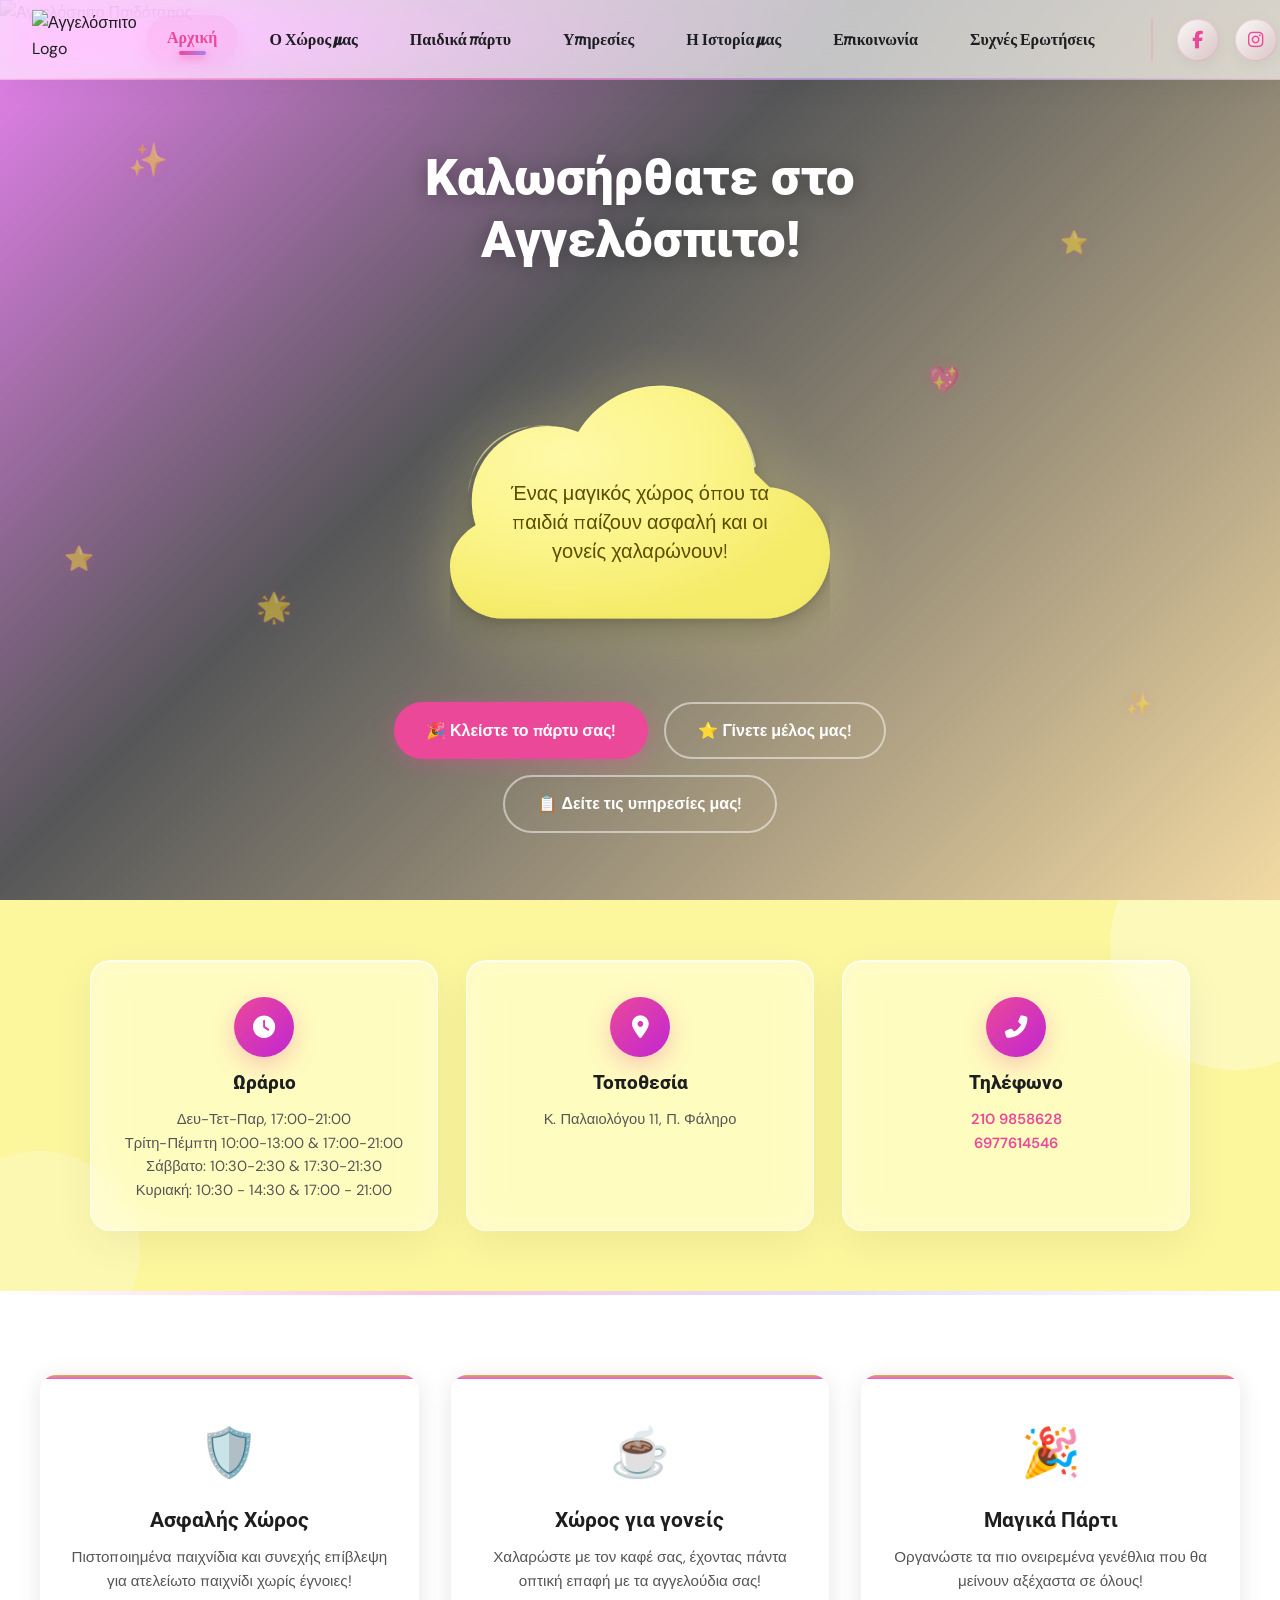
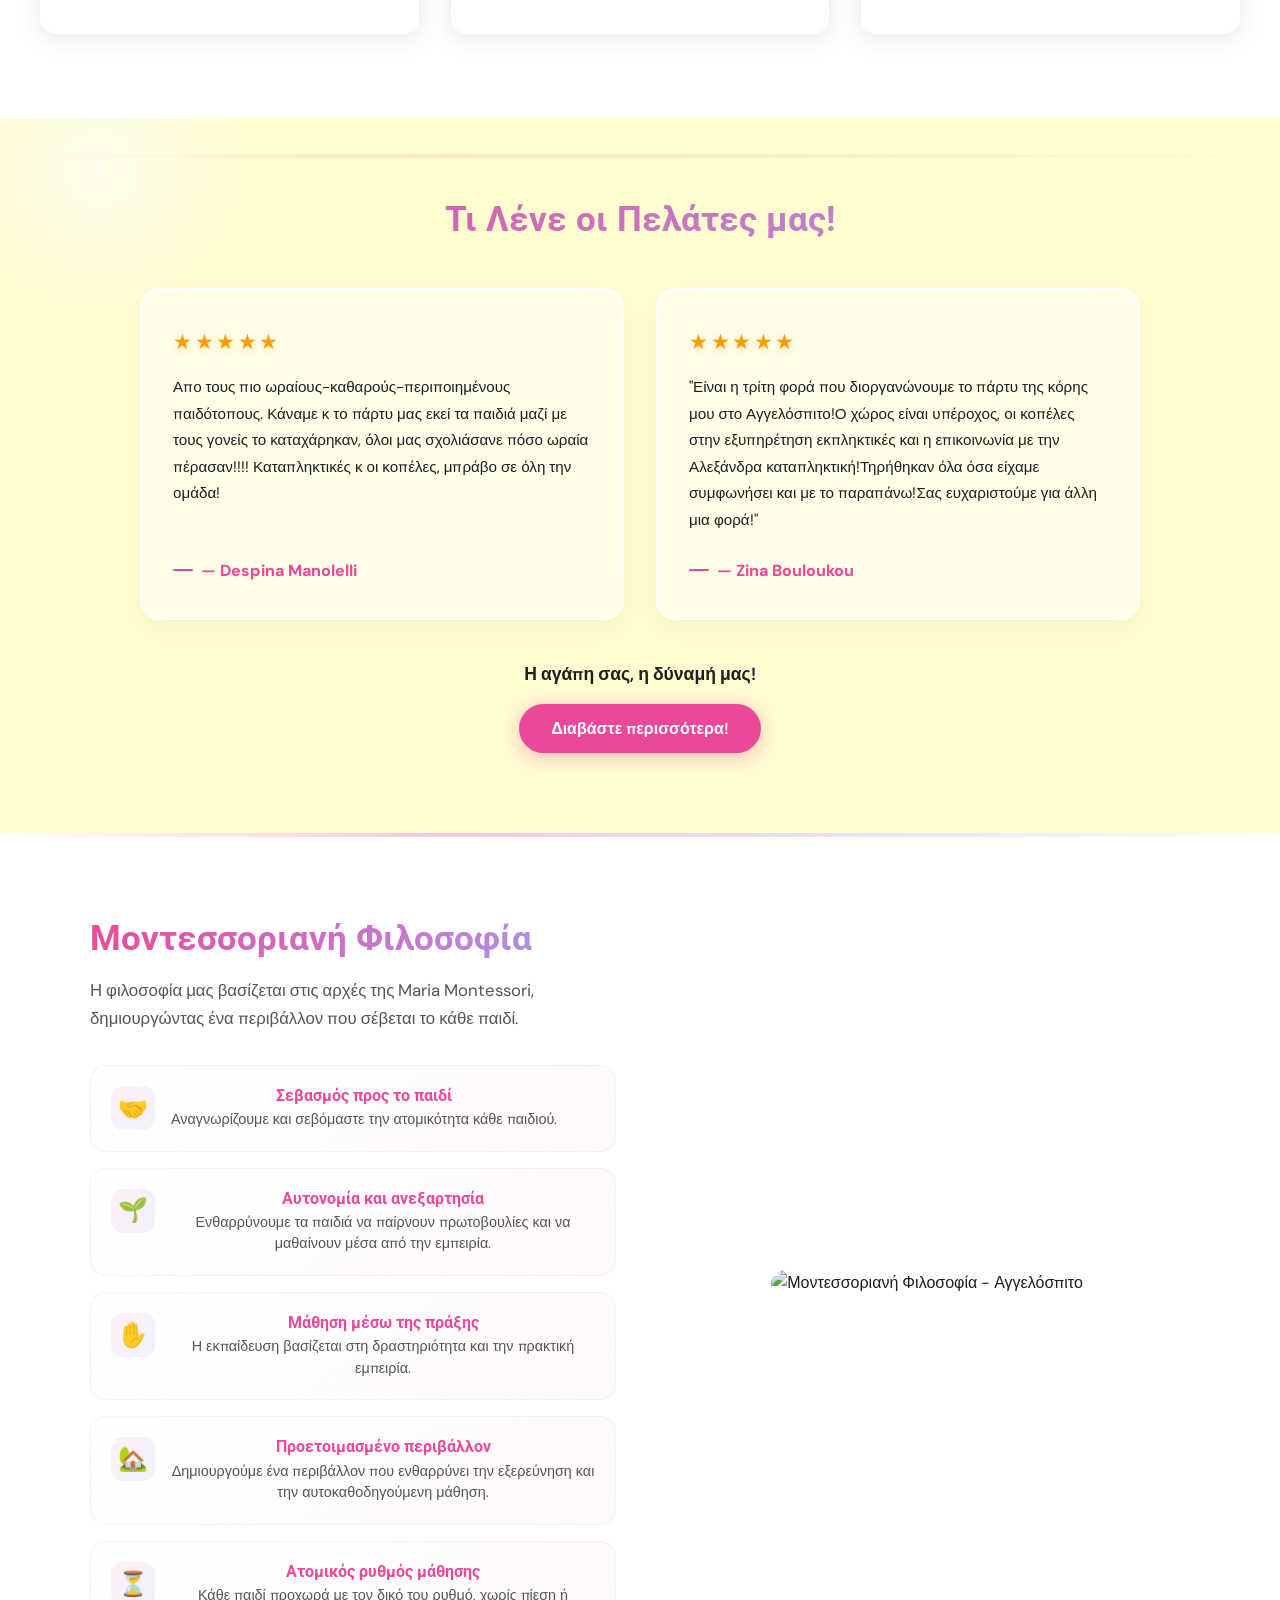
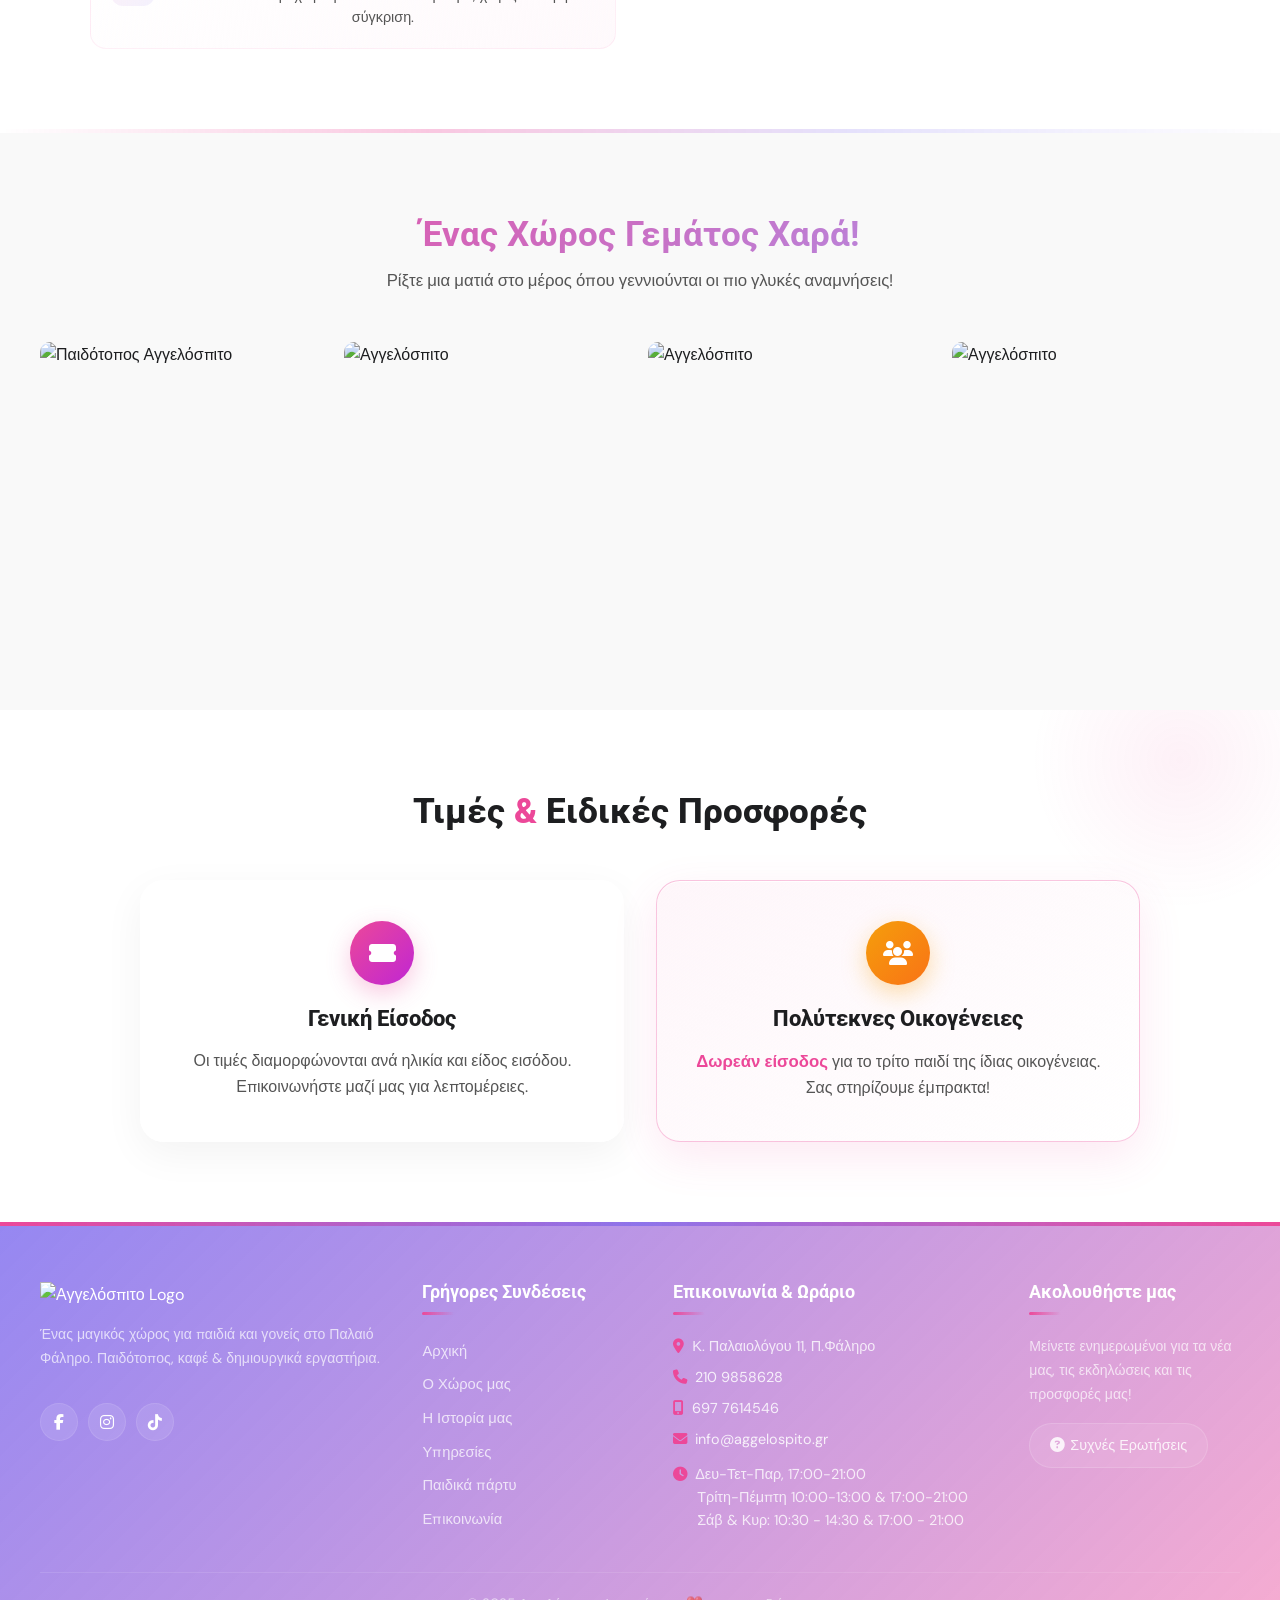
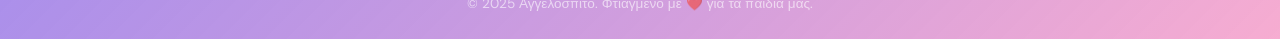
==== index.html @ d8686733 "Initial commit" ====
<!DOCTYPE html>
<html lang="el">

<head>
  <meta charset="UTF-8">
  <meta name="viewport" content="width=device-width, initial-scale=1.0">
  <title>Ζεστός Παιδότοπος στο Παλαιό Φάληρο | Αγγελόσπιτο</title>
  <meta name="description"
    content="Ανακαλύψτε τον ζεστό παιδότοπο στο Παλαιό Φάληρο, ιδανικό για παιδικά πάρτι και διασκέδαση! Με μεγάλη αυλή, καφέ για γονείς και δημιουργικά εργαστήρια, προσφέρει μοναδικές εμπειρίες για τα παιδιά.">
  <link rel="stylesheet" href="styles.css?v=2.0">
  <link rel="stylesheet" href="https://cdnjs.cloudflare.com/ajax/libs/font-awesome/6.5.1/css/all.min.css">
</head>

<body>

  <!-- LOADER -->
  <div class="page-loader" id="pageLoader">
    <div class="loader-spinner"></div>
  </div>
  <!-- SCROLL PROGRESS -->
  <div class="scroll-progress" id="scrollProgress"></div>

  <!-- HEADER / GLASSMORPHISM NAV -->
  <header class="header" id="header">
    <nav class="nav-container">
      <a href="index.html" class="logo">
        <img
          src="https://assets.zyrosite.com/cdn-cgi/image/format=auto,w=375,h=204,fit=crop,trim=2.7954545454545454;0;2.7954545454545454;0/1UUr0feKXbjAetOv/logo-removebg-preview-oRJOFhYXhNZiy5tr.png"
          alt="Αγγελόσπιτο Logo">
      </a>
      <div class="nav-links" id="navLinks">
        <a href="index.html" class="active">Αρχική</a>
        <a href="o-xwros-mas.html">Ο Χώρος μας</a>
        <a href="paidika-parti.html">Παιδικά πάρτυ</a>
        <a href="yphresies.html">Υπηρεσίες</a>
        <a href="h-istoria-mas.html">Η Ιστορία μας</a>
        <a href="entypwseis.html">Επικοινωνία</a>
        <a href="yphresies.html#faq">Συχνές Ερωτήσεις</a>
        <div class="nav-social">
          <a href="https://www.facebook.com/paidotopos.cafe.aggelospito/" target="_blank" rel="noopener"
            aria-label="Facebook"><i class="fab fa-facebook-f"></i></a>
          <a href="https://www.instagram.com/aggelospito_cafe_paidotopos/" target="_blank" rel="noopener"
            aria-label="Instagram"><i class="fab fa-instagram"></i></a>
          <a href="https://www.tiktok.com/@aggelospito.cafe?_r=1&_t=ZN-92C5CJHMBh0" target="_blank" rel="noopener"
            aria-label="TikTok"><i class="fab fa-tiktok"></i></a>
        </div>
      </div>
      <button class="menu-toggle" id="menuToggle" aria-label="Menu">
        <span></span>
        <span></span>
        <span></span>
      </button>
    </nav>
    <div class="nav-overlay" id="navOverlay"></div>
  </header>

  <!-- HERO SECTION -->
  <section class="hero" id="hero">
    <div class="hero-bg hero-kenburns">
      <img
        src="https://assets.zyrosite.com/cdn-cgi/image/format=auto,w=1920,fit=crop/1UUr0feKXbjAetOv/dsc_8042-hTbCVp4283RLQkkA.jpg"
        alt="Αγγελόσπιτο Παιδότοπος">
    </div>
    <div class="hero-overlay"></div>
    <!-- Floating 3D particles for depth -->
    <div class="hero-particles">
      <span class="particle p1">✨</span>
      <span class="particle p2">⭐</span>
      <span class="particle p3">🌟</span>
      <span class="particle p4">💖</span>
      <span class="particle p5">✨</span>
      <span class="particle p6">⭐</span>
    </div>
    <div class="hero-content animate-on-scroll">
      <h1>Καλωσήρθατε στο Αγγελόσπιτο!</h1>
      <div class="hero-cloud-wrapper animate-float">
        <!-- Realistic 3D SVG Cloud -->
        <svg class="cloud-svg" viewBox="0 0 512 512" xmlns="http://www.w3.org/2000/svg">
          <defs>
            <radialGradient id="cloudGrad" cx="30%" cy="30%" r="70%" fx="30%" fy="30%">
              <stop offset="0%" stop-color="#fef9a7" />
              <stop offset="50%" stop-color="#fcf58d" />
              <stop offset="100%" stop-color="#f5ec6a" />
            </radialGradient>
            <filter id="cloudShadow" x="-20%" y="-20%" width="140%" height="140%">
              <feDropShadow dx="0" dy="15" stdDeviation="20" flood-opacity="0.2" />
              <feDropShadow dx="0" dy="5" stdDeviation="5" flood-opacity="0.12" />
            </filter>
            <filter id="innerShade" x="-20%" y="-20%" width="140%" height="140%">
              <feOffset dx="-5" dy="-5" />
              <feGaussianBlur stdDeviation="8" result="offset-blur" />
              <feComposite operator="out" in="SourceGraphic" in2="offset-blur" result="inverse" />
              <feFlood flood-color="#b8a000" flood-opacity="0.06" result="color" />
              <feComposite operator="in" in="color" in2="inverse" result="shadow" />
              <feComposite operator="over" in="shadow" in2="SourceGraphic" />
            </filter>
          </defs>
          <g filter="url(#cloudShadow)">
            <path
              d="M410.5 251.6c-5.7-65.5-60.8-117.2-127.8-117.2-46.7 0-87.3 25-109.9 62.4-12.8-5.3-27-8.2-41.8-8.2-56.1 0-101.6 45.5-101.6 101.6 0 11.2 1.8 21.9 5.2 32C14.7 334 0 354.2 0 377.9c0 38.6 31.4 70 70 70h353.4c48.9 0 88.6-39.7 88.6-88.6 0-46.6-36.1-84.8-81.5-88.3z"
              fill="url(#cloudGrad)" filter="url(#innerShade)" />
            <!-- Highlights for 3D volume effect -->
            <path
              d="M282.7 134.4c64 0 116.5 49 126.3 111.9 1-1.3 2-2.6 3.1-3.8-10.7-60.6-63.5-106.6-126.9-106.6-45.7 0-85.3 23.9-108.3 59.8 2.5-1.9 5.1-3.7 7.7-5.5 20.9-33.8 58.6-55.8 101.5-55.8z"
              fill="#fef9a7" opacity="0.7" />
            <path
              d="M131 188.6c13.8 0 26.9 2.7 38.9 7.6-2.6-.9-5.3-1.6-8.1-2.1-11.4-4-23.7-6.2-36.5-6.2-52.5 0-95.7 40-101.1 91.2 .8-5.6 2-11 3.5-16.3 8.1-42.3 45.4-74.2 90.5-74.2z"
              fill="#fef9a7" opacity="0.6" />
          </g>
        </svg>
        <p class="hero-subtitle-text">Ένας μαγικός χώρος όπου τα παιδιά παίζουν ασφαλή και οι γονείς χαλαρώνουν!</p>
      </div>
      <div class="hero-buttons">
        <a href="paidika-parti.html" class="btn btn-primary btn-3d">🎉 Κλείστε το πάρτυ σας!</a>
        <a href="yphresies.html#kartamelous" class="btn btn-outline btn-3d">⭐ Γίνετε μέλος μας!</a>
        <a href="yphresies.html" class="btn btn-outline btn-3d">📋 Δείτε τις υπηρεσίες μας!</a>
      </div>
    </div>
  </section>

  <!-- INFO BAR -->
  <section class="info-bar" id="info-bar">
    <div class="info-bar-inner">
      <div class="info-card animate-on-scroll">
        <div class="info-card-icon">
          <i class="fas fa-clock"></i>
        </div>
        <h4>Ωράριο</h4>
        <p>Δευ-Τετ-Παρ, 17:00-21:00<br>Τρίτη-Πέμπτη 10:00-13:00 &amp; 17:00-21:00<br>Σάββατο: 10:30-2:30 &amp;
          17:30-21:30<br>Κυριακή: 10:30 - 14:30 &amp; 17:00 - 21:00</p>
      </div>
      <div class="info-card animate-on-scroll">
        <div class="info-card-icon">
          <i class="fas fa-map-marker-alt"></i>
        </div>
        <h4>Τοποθεσία</h4>
        <p>Κ. Παλαιολόγου 11, Π. Φάληρο</p>
      </div>
      <div class="info-card animate-on-scroll">
        <div class="info-card-icon">
          <i class="fas fa-phone-alt"></i>
        </div>
        <h4>Τηλέφωνο</h4>
        <p><a href="tel:2109858628">210 9858628</a><br><a href="tel:6977614546">6977614546</a></p>
      </div>
    </div>
  </section>

  <hr class="section-divider animate-on-scroll">

  <!-- FEATURES -->
  <section class="features" id="features">
    <div class="section-container">
      <div class="features-grid">
        <div class="feature-card animate-on-scroll">
          <div class="emoji">🛡️</div>
          <h3>Ασφαλής Χώρος</h3>
          <p>Πιστοποιημένα παιχνίδια και συνεχής επίβλεψη για ατελείωτο παιχνίδι χωρίς έγνοιες!</p>
        </div>
        <div class="feature-card animate-on-scroll">
          <div class="emoji">☕</div>
          <h3>Χώρος για γονείς</h3>
          <p>Χαλαρώστε με τον καφέ σας, έχοντας πάντα οπτική επαφή με τα αγγελούδια σας!</p>
        </div>
        <div class="feature-card animate-on-scroll">
          <div class="emoji">🎉</div>
          <h3>Μαγικά Πάρτι</h3>
          <p>Οργανώστε τα πιο ονειρεμένα γενέθλια που θα μείνουν αξέχαστα σε όλους!</p>
        </div>
      </div>
    </div>
  </section>

  <hr class="section-divider animate-on-scroll">

  <!-- REVIEWS -->
  <section class="reviews" id="reviews">
    <div class="section-container">
      <h2 class="section-title animate-on-scroll">Τι Λένε οι Πελάτες μας!</h2>
      <div class="reviews-grid">
        <div class="review-card animate-on-scroll">
          <div class="review-stars">★★★★★</div>
          <p>Απο τους πιο ωραίους-καθαρούς-περιποιημένους παιδότοπους. Κάναμε κ το πάρτυ μας εκεί τα παιδιά μαζί με τους
            γονείς το καταχάρηκαν, όλοι μας σχολιάσανε πόσο ωραία πέρασαν!!!! Καταπληκτικές κ οι κοπέλες, μπράβο σε όλη
            την ομάδα!</p>
          <span class="review-author">— Despina Manolelli</span>
        </div>
        <div class="review-card animate-on-scroll">
          <div class="review-stars">★★★★★</div>
          <p>"Είναι η τρίτη φορά που διοργανώνουμε το πάρτυ της κόρης μου στο Αγγελόσπιτο!Ο χώρος είναι υπέροχος, οι
            κοπέλες στην εξυπηρέτηση εκπληκτικές και η επικοινωνία με την Αλεξάνδρα καταπληκτική!Τηρήθηκαν όλα όσα
            είχαμε συμφωνήσει και με το παραπάνω!Σας ευχαριστούμε για άλλη μια φορά!"</p>
          <span class="review-author">— Zina Bouloukou</span>
        </div>
        <div class="review-card hidden-review" style="display: none;">
          <div class="review-stars">★★★★★</div>
          <p>Συγχαρητήρια για το παραμυθένιο περιβάλλον που έχετε δημιουργήσει με αγάπη και σεβασμό στα παιδιά και στους
            γονείς / κηδεμόνες που περνούν όμορφες στιγμές ψυχαγωγίας με την επίσκεψή τους σε εσάς !! Θερμά συγχαρητήρια
            για την εξαιρετική διοργάνωση party γενεθλίων, με προσοχή στις λεπτομέρειες, με όμορφη χαλαρωτική μουσική
            που σε ταξιδεύει σε όμορφες εποχές στην σωστή ένταση !! Το προσωπικό με χαρούμενη διάθεση να εξυπηρετήσει
            ανά πάσα στιγμή , δίπλα στα παιδιά μας με υποδειγματική συμπεριφορά !!! Ένας παιδότοπος «στολίδι» για τα
            νότια προάστια και όχι μόνο !! Υπόδειγμα για άλλους ! Σε προσιτές τιμές, πλήρες μενού γευστικών επιλογών και
            πανδαισία χρωμάτων για μοναδικές στιγμές παιχνιδιού και χαράς !! Οφείλουμε σε εσάς τη λάμψη στα μάτια του
            παιδιού μας για το party γενεθλίων της και όχι μόνο !! Σας ευχαριστούμε από καρδιά !!Υ.Γ. Με την ελπίδα ότι
            θα συνεχίσετε έτσι και στο μέλλον σε όλα τα επίπεδα !!</p>
          <span class="review-author">— Sofia Passa</span>
        </div>
        <div class="review-card hidden-review" style="display: none;">
          <div class="review-stars">★★★★★</div>
          <p>Με διαφορά ο καλύτερος παιδότοπος ever!Εμεις πηγαίνουμε μόνο σε αυτόν για πολλούς λόγους•Ειναι
            ΠΕΝΤΑΚΑΘΑΡΟΣ•Το προσωπικό ειναι φανταστικό,ευγενέστατο κ όλες οι κοπέλες ασχολούνται με τα παιδιά.•Εχει
            μεγάλη ποικιλία παιχνιδιών σε τελεια κατασταση!•Εχει φανταστική αυλή με διαφορά παιχνίδια κ οταν εχει καλό
            καιρό αξίζει να κάτσεις έξω!•Η ιδιοκτήτρια ειναι εκπληκτική σε ολα κ πολύ φιλική!Έχουμε κανει 2 πάρτι
            γενεθλίων του μικρού εκει κ ολα ηταν παραπανω απο άψογα!Φαίνεται οτι αγαπάνε πολύ την δουλεια τους κ την
            κάνουν με πολύ μεράκι!Οποτε ειλικρινά δεν βρίσκω λόγο να πάμε αλλού! Μόνο αγγελοσπιτο!</p>
          <span class="review-author">— Panagiotis Stathopoulos</span>
        </div>
      </div>
      <div class="reviews-cta animate-on-scroll">
        <p>Η αγάπη σας, η δύναμή μας!</p>
        <button id="loadMoreReviewsBtn" class="btn btn-primary"
          style="cursor: pointer; border: none; font-family: inherit;">Διαβάστε περισσότερα!</button>
      </div>
    </div>
  </section>

  <hr class="section-divider animate-on-scroll">

  <!-- MONTESSORI -->
  <section class="montessori" id="montessori">
    <div class="section-container">
      <div class="montessori-layout">
        <div class="montessori-text-side">
          <h2 class="section-title animate-on-scroll">Μοντεσσοριανή Φιλοσοφία</h2>
          <p class="montessori-intro animate-on-scroll">Η φιλοσοφία μας βασίζεται στις αρχές της Maria Montessori,
            δημιουργώντας ένα περιβάλλον που σέβεται το κάθε παιδί.</p>
          <div class="montessori-items">
            <div class="montessori-item animate-on-scroll">
              <div class="montessori-icon">🤝</div>
              <div>
                <h5>Σεβασμός προς το παιδί</h5>
                <p>Αναγνωρίζουμε και σεβόμαστε την ατομικότητα κάθε παιδιού.</p>
              </div>
            </div>
            <div class="montessori-item animate-on-scroll">
              <div class="montessori-icon">🌱</div>
              <div>
                <h5>Αυτονομία και ανεξαρτησία</h5>
                <p>Ενθαρρύνουμε τα παιδιά να παίρνουν πρωτοβουλίες και να μαθαίνουν μέσα από την εμπειρία.</p>
              </div>
            </div>
            <div class="montessori-item animate-on-scroll">
              <div class="montessori-icon">✋</div>
              <div>
                <h5>Μάθηση μέσω της πράξης</h5>
                <p>Η εκπαίδευση βασίζεται στη δραστηριότητα και την πρακτική εμπειρία.</p>
              </div>
            </div>
            <div class="montessori-item animate-on-scroll">
              <div class="montessori-icon">🏡</div>
              <div>
                <h5>Προετοιμασμένο περιβάλλον</h5>
                <p>Δημιουργούμε ένα περιβάλλον που ενθαρρύνει την εξερεύνηση και την αυτοκαθοδηγούμενη μάθηση.</p>
              </div>
            </div>
            <div class="montessori-item animate-on-scroll">
              <div class="montessori-icon">⏳</div>
              <div>
                <h5>Ατομικός ρυθμός μάθησης</h5>
                <p>Κάθε παιδί προχωρά με τον δικό του ρυθμό, χωρίς πίεση ή σύγκριση.</p>
              </div>
            </div>
          </div>
        </div>
        <div class="montessori-image-side animate-slide-right">
          <div style="border-radius:16px;overflow:hidden">
            <img
              src="https://assets.zyrosite.com/cdn-cgi/image/format=auto,w=768,h=841,fit=crop/1UUr0feKXbjAetOv/dsc_7870-8hkTa7pnsYkeGegu.JPG"
              alt="Μοντεσσοριανή Φιλοσοφία - Αγγελόσπιτο" style="width:100%;border-radius:16px;display:block">
          </div>
        </div>
      </div>
    </div>
  </section>

  <hr class="section-divider animate-on-scroll">

  <!-- GALLERY -->
  <section class="gallery" id="gallery">
    <div class="section-container">
      <h2 class="section-title animate-on-scroll">Ένας Χώρος Γεμάτος Χαρά!</h2>
      <p class="section-subtitle animate-on-scroll">Ρίξτε μια ματιά στο μέρος όπου γεννιούνται οι πιο γλυκές αναμνήσεις!
      </p>
      <div class="gallery-grid">
        <div class="gallery-item animate-scale">
          <img
            src="https://assets.zyrosite.com/cdn-cgi/image/format=auto,w=768,h=841,fit=crop/1UUr0feKXbjAetOv/dsc_7870-8hkTa7pnsYkeGegu.JPG"
            alt="Παιδότοπος Αγγελόσπιτο">
        </div>
        <div class="gallery-item animate-scale">
          <img
            src="https://assets.zyrosite.com/cdn-cgi/image/format=auto,w=768,h=768,fit=crop/1UUr0feKXbjAetOv/472839119_1538873110117941_1100845017150048655_n-X0d4SIFJll8PpSEE.jpg"
            alt="Αγγελόσπιτο">
        </div>
        <div class="gallery-item animate-scale">
          <img
            src="https://assets.zyrosite.com/cdn-cgi/image/format=auto,w=768,h=768,fit=crop/1UUr0feKXbjAetOv/472720206_1539442223394363_7902932461207926755_n-ssb8f4T533O5TiQF.jpg"
            alt="Αγγελόσπιτο">
        </div>
        <div class="gallery-item animate-scale">
          <img
            src="https://assets.zyrosite.com/cdn-cgi/image/format=auto,w=768,h=768,fit=crop/1UUr0feKXbjAetOv/74905545_406165140055416_5949999975344635904_n-Y8tmmDEV8ayEwTCj.jpg"
            alt="Αγγελόσπιτο">
        </div>
      </div>
    </div>
  </section>

  <!-- PRICING -->
  <section class="pricing" id="pricing">
    <div class="pricing-inner">
      <div class="pricing-header animate-on-scroll">
        <h3>Τιμές <em>&amp;</em> Ειδικές Προσφορές</h3>
      </div>
      <div class="pricing-cards-container">
        <div class="pricing-glass-card animate-on-scroll">
          <div class="pricing-icon"><i class="fas fa-ticket-alt"></i></div>
          <h4>Γενική Είσοδος</h4>
          <p>Οι τιμές διαμορφώνονται ανά ηλικία και είδος εισόδου. Επικοινωνήστε μαζί μας για λεπτομέρειες.</p>
        </div>
        <div class="pricing-glass-card highlight-card animate-on-scroll">
          <div class="pricing-icon"><i class="fas fa-users"></i></div>
          <h4>Πολύτεκνες Οικογένειες</h4>
          <p><strong>Δωρεάν είσοδος</strong> για το τρίτο παιδί της ίδιας οικογένειας. Σας στηρίζουμε έμπρακτα!</p>
        </div>
      </div>
    </div>
  </section>


  <!-- FOOTER -->
  <footer class="footer" id="footer">
    <div class="footer-inner">
      <div class="footer-col footer-brand">
        <a href="index.html" class="footer-logo">
          <img
            src="https://assets.zyrosite.com/cdn-cgi/image/format=auto,w=375,h=204,fit=crop,trim=2.7954545454545454;0;2.7954545454545454;0/1UUr0feKXbjAetOv/logo-removebg-preview-oRJOFhYXhNZiy5tr.png"
            alt="Αγγελόσπιτο Logo">
        </a>
        <p class="footer-desc">Ένας μαγικός χώρος για παιδιά και γονείς στο Παλαιό Φάληρο. Παιδότοπος, καφέ &
          δημιουργικά εργαστήρια.</p>
        <div class="footer-social">
          <a href="https://www.facebook.com/paidotopos.cafe.aggelospito/" target="_blank" rel="noopener"
            aria-label="Facebook"><i class="fab fa-facebook-f"></i></a>
          <a href="https://www.instagram.com/aggelospito_cafe_paidotopos/" target="_blank" rel="noopener"
            aria-label="Instagram"><i class="fab fa-instagram"></i></a>
          <a href="https://www.tiktok.com/@aggelospito.cafe?_r=1&_t=ZN-92C5CJHMBh0" target="_blank" rel="noopener"
            aria-label="TikTok"><i class="fab fa-tiktok"></i></a>
        </div>
      </div>
      <div class="footer-col">
        <h5>Γρήγορες Συνδέσεις</h5>
        <div class="footer-links">
          <a href="index.html">Αρχική</a>
          <a href="o-xwros-mas.html">Ο Χώρος μας</a>
          <a href="h-istoria-mas.html">Η Ιστορία μας</a>
          <a href="yphresies.html">Υπηρεσίες</a>
          <a href="paidika-parti.html">Παιδικά πάρτυ</a>
          <a href="entypwseis.html">Επικοινωνία</a>
        </div>
      </div>
      <div class="footer-col">
        <h5>Επικοινωνία &amp; Ωράριο</h5>
        <div class="footer-contact">
          <p><i class="fas fa-map-marker-alt" style="margin-right:8px;color:var(--pink-primary)"></i>Κ. Παλαιολόγου 11,
            Π.Φάληρο</p>
          <p><i class="fas fa-phone" style="margin-right:8px;color:var(--pink-primary)"></i><a href="tel:2109858628">210
              9858628</a></p>
          <p><i class="fas fa-mobile-alt" style="margin-right:8px;color:var(--pink-primary)"></i><a
              href="tel:6977614546">697 7614546</a></p>
          <p><i class="fas fa-envelope" style="margin-right:8px;color:var(--pink-primary)"></i><a
              href="mailto:info@aggelospito.gr">info@aggelospito.gr</a></p>
          <p style="margin-top:12px;"><i class="fas fa-clock"
              style="margin-right:8px;color:var(--pink-primary)"></i>Δευ-Τετ-Παρ, 17:00-21:00<br>
            <span style="padding-left:24px">Τρίτη-Πέμπτη 10:00-13:00 &amp; 17:00-21:00</span><br>
            <span style="padding-left:24px">Σάβ &amp; Κυρ: 10:30 - 14:30 &amp; 17:00 - 21:00</span>
          </p>
        </div>
      </div>
      <div class="footer-col">
        <h5>Ακολουθήστε μας</h5>
        <p class="footer-desc" style="margin-bottom:16px">Μείνετε ενημερωμένοι για τα νέα μας, τις εκδηλώσεις και τις
          προσφορές μας!</p>
        <a href="yphresies.html#faq" class="footer-faq-link"><i class="fas fa-question-circle"
            style="margin-right:6px"></i>Συχνές Ερωτήσεις</a>
      </div>
    </div>
    <div class="footer-bottom">
      © 2025 Αγγελόσπιτο. Φτιαγμένο με ❤️ για τα παιδιά μας.
    </div>
  </footer>

  <!-- BACK TO TOP -->
  <button class="back-to-top" id="backToTop" aria-label="Back to top"><i class="fas fa-arrow-up"></i></button>

  <script src="script.js"></script>
</body>

</html>
---- styles.css ----
/* ===== AGGELOSPITO - Premium Rebuilt CSS ===== */
/* Exact Color Palette + Typography from original site */

@import url('https://fonts.googleapis.com/css2?family=Roboto:wght@300;400;500;700;900&family=Lobster&family=DM+Sans:wght@400;500;700&display=swap');

/* ===== CSS Custom Properties ===== */
:root {
  --pink-primary: rgb(236, 72, 153);
  --pink-dark: #db2777;
  --dark-bg: rgb(29, 30, 32);
  --dark-overlay: rgba(29, 30, 32, 0.85);
  --yellow-pastel: rgba(252, 245, 141, 0.86);
  --yellow-light: rgba(255, 250, 179, 0.61);
  --footer-purple: rgba(114, 95, 237, 0.62);
  --gradient-hero: linear-gradient(0deg, rgba(218, 28, 232, 0.75), rgba(227, 172, 52, 0.96));
  --white: #ffffff;
  --off-white: #f9f9f9;
  --text-dark: #1d1e20;
  --text-gray: #555;
  --text-light: #888;
  --shadow-soft: 0 4px 24px rgba(0, 0, 0, 0.10);
  --shadow-hover: 0 12px 40px rgba(236, 72, 153, 0.18);
  --shadow-3d: 0 20px 60px rgba(0, 0, 0, 0.25);
  --radius: 16px;
  --radius-sm: 10px;
  --transition: 0.35s cubic-bezier(0.25, 0.46, 0.45, 0.94);
  --font-heading: 'Roboto', sans-serif;
  --font-nav: 'Lobster', cursive;
  --font-body: 'DM Sans', sans-serif;
  --header-height: 80px;
}

/* ===== Reset & Base ===== */
*,
*::before,
*::after {
  margin: 0;
  padding: 0;
  box-sizing: border-box;
}

html {
  scroll-behavior: smooth;
  -webkit-font-smoothing: antialiased;
  -moz-osx-font-smoothing: grayscale;
}

/* ===== PAGE LOADER ===== */
.page-loader {
  position: fixed;
  top: 0;
  left: 0;
  width: 100%;
  height: 100%;
  background: var(--white);
  display: flex;
  align-items: center;
  justify-content: center;
  z-index: 99999;
  transition: opacity 0.5s ease, visibility 0.5s ease;
}

.page-loader.loaded {
  opacity: 0;
  visibility: hidden;
}

.loader-spinner {
  width: 48px;
  height: 48px;
  border: 4px solid rgba(236, 72, 153, 0.15);
  border-top-color: var(--pink-primary);
  border-radius: 50%;
  animation: spin 0.8s linear infinite;
}

@keyframes spin {
  to {
    transform: rotate(360deg);
  }
}

/* ===== SCROLL PROGRESS BAR ===== */
.scroll-progress {
  position: fixed;
  top: 0;
  left: 0;
  height: 3px;
  width: 0%;
  background: linear-gradient(90deg, var(--pink-primary), var(--footer-purple));
  z-index: 100000;
  transition: width 0.1s linear;
  will-change: width;
}

/* ===== BACK TO TOP BUTTON ===== */
.back-to-top {
  position: fixed;
  bottom: 32px;
  right: 32px;
  width: 48px;
  height: 48px;
  border-radius: 50%;
  background: var(--pink-primary);
  color: var(--white);
  border: none;
  cursor: pointer;
  font-size: 1.3rem;
  display: flex;
  align-items: center;
  justify-content: center;
  z-index: 9999;
  opacity: 0;
  visibility: hidden;
  transform: translateY(20px);
  transition: all 0.35s ease;
  box-shadow: 0 4px 20px rgba(236, 72, 153, 0.35);
}

.back-to-top.visible {
  opacity: 1;
  visibility: visible;
  transform: translateY(0);
}

.back-to-top:hover {
  transform: translateY(-4px);
  box-shadow: 0 8px 30px rgba(236, 72, 153, 0.5);
  background: var(--pink-dark);
}

body {
  font-family: var(--font-body);
  color: var(--text-dark);
  background-color: var(--white);
  line-height: 1.6;
  overflow-x: hidden;
}

img {
  max-width: 100%;
  height: auto;
  display: block;
}

a {
  text-decoration: none;
  color: inherit;
  transition: color var(--transition);
}

ul {
  list-style: none;
}

h1,
h2,
h3,
h4,
h5,
h6 {
  font-family: var(--font-heading);
  font-weight: 700;
  line-height: 1.2;
}

/* ===== HEADER / GLASSMORPHISM NAV ===== */
.header {
  position: fixed;
  top: 0;
  left: 0;
  width: 100%;
  z-index: 9999;
  background: rgba(255, 255, 255, 0.65);
  backdrop-filter: blur(24px) saturate(200%);
  -webkit-backdrop-filter: blur(24px) saturate(200%);
  box-shadow: 0 4px 30px rgba(0, 0, 0, 0.05), inset 0 -1px 0 rgba(236, 72, 153, 0.2);
  transition: all 0.4s cubic-bezier(0.23, 1, 0.32, 1);
  height: var(--header-height);
  border-bottom: none;
}

.header::after {
  content: '';
  position: absolute;
  bottom: 0;
  left: 0;
  width: 100%;
  height: 2px;
  background: linear-gradient(90deg, transparent, var(--pink-primary), var(--footer-purple), transparent);
  opacity: 0.6;
}

.header.scrolled {
  background: rgba(255, 255, 255, 0.90);
  box-shadow: 0 10px 40px rgba(236, 72, 153, 0.15), inset 0 -1px 0 rgba(236, 72, 153, 0.3);
}

.header.scrolled::after {
  opacity: 1;
}

.nav-container {
  max-width: 1280px;
  margin: 0 auto;
  padding: 0 32px;
  display: flex;
  align-items: center;
  justify-content: space-between;
  height: 100%;
}

.logo {
  display: block;
  z-index: 10001;
  position: relative;
  height: 60px;
  width: 115px;
  flex-shrink: 0;
}

.logo img {
  height: 100%;
  width: auto;
  display: block;
  transition: transform var(--transition);
}

.logo:hover img {
  transform: scale(1.05);
}

.nav-links {
  display: flex;
  align-items: center;
  gap: 12px;
}

.nav-links a {
  font-family: var(--font-nav);
  font-size: 16px;
  font-weight: 600;
  color: var(--text-dark);
  padding: 10px 20px;
  border-radius: 40px;
  transition: all 0.4s cubic-bezier(0.23, 1, 0.32, 1);
  position: relative;
  white-space: nowrap;
  background: transparent;
}

.nav-links a::after {
  content: '';
  position: absolute;
  bottom: 6px;
  left: 50%;
  width: 0;
  height: 4px;
  background: linear-gradient(90deg, var(--pink-primary), var(--footer-purple));
  border-radius: 4px;
  transition: width 0.4s cubic-bezier(0.23, 1, 0.32, 1), left 0.4s cubic-bezier(0.23, 1, 0.32, 1);
  opacity: 0;
}

.nav-links a:hover::after,
.nav-links a.active::after {
  width: 30%;
  left: 35%;
  opacity: 1;
  box-shadow: 0 2px 8px rgba(236, 72, 153, 0.6);
}

.nav-links a:hover,
.nav-links a.active {
  color: var(--pink-primary);
  background: rgba(236, 72, 153, 0.08);
  transform: translateY(-2px);
  box-shadow: 0 8px 20px rgba(236, 72, 153, 0.1);
}

.nav-social {
  display: flex;
  align-items: center;
  gap: 16px;
  margin-left: 24px;
  padding-left: 24px;
  border-left: 2px solid rgba(236, 72, 153, 0.15);
}

.nav-social a {
  display: flex;
  align-items: center;
  justify-content: center;
  width: 42px;
  height: 42px;
  border-radius: 50%;
  background: linear-gradient(135deg, rgba(255, 255, 255, 0.9), rgba(236, 72, 153, 0.1));
  color: var(--pink-primary);
  font-size: 1.1rem;
  transition: all 0.4s cubic-bezier(0.23, 1, 0.32, 1);
  box-shadow: 0 4px 15px rgba(0, 0, 0, 0.05), inset 0 0 0 1px rgba(236, 72, 153, 0.2);
}

.nav-social a:hover {
  background: linear-gradient(135deg, var(--pink-primary), var(--footer-purple));
  color: var(--white);
  transform: translateY(-5px) scale(1.1);
  box-shadow: 0 12px 25px rgba(236, 72, 153, 0.35);
}

/* Mobile Menu Toggle */
.menu-toggle {
  display: none;
  flex-direction: column;
  justify-content: center;
  gap: 5px;
  cursor: pointer;
  z-index: 10001;
  background: none;
  border: none;
  padding: 8px;
}

.menu-toggle span {
  display: block;
  width: 26px;
  height: 3px;
  background: var(--text-dark);
  border-radius: 3px;
  transition: all 0.3s ease;
}

.menu-toggle.active span:nth-child(1) {
  transform: translateY(8px) rotate(45deg);
}

.menu-toggle.active span:nth-child(2) {
  opacity: 0;
}

.menu-toggle.active span:nth-child(3) {
  transform: translateY(-8px) rotate(-45deg);
}

/* ===== HERO SECTION ===== */
.hero {
  position: relative;
  min-height: 100vh;
  display: flex;
  align-items: center;
  justify-content: center;
  overflow: hidden;
  padding-top: var(--header-height);
}

.hero-bg {
  position: absolute;
  top: 0;
  left: 0;
  width: 100%;
  height: 100%;
  z-index: 0;
}

.hero-bg img {
  width: 100%;
  height: 100%;
  object-fit: cover;
}

.hero-overlay {
  position: absolute;
  top: 0;
  left: 0;
  width: 100%;
  height: 100%;
  background: linear-gradient(135deg, rgba(218, 28, 232, 0.55) 0%, rgba(29, 30, 32, 0.75) 40%, rgba(227, 172, 52, 0.45) 100%);
  z-index: 1;
}

.hero-content {
  position: relative;
  z-index: 2;
  text-align: center;
  color: var(--white);
  padding: 40px 24px;
  max-width: 800px;
}

.hero-content h1 {
  font-size: 3.2rem;
  font-weight: 900;
  margin-bottom: 16px;
  text-shadow: 0 2px 20px rgba(0, 0, 0, 0.3);
  min-height: 1.2em;
}

/* Typewriter cursor */
.typewriter-active::after {
  content: '|';
  animation: blink 0.7s step-end infinite;
  margin-left: 2px;
  font-weight: 300;
}

.typewriter-done::after {
  content: none;
}

@keyframes blink {
  50% {
    opacity: 0;
  }
}

.hero-content p {
  font-size: 1.25rem;
  margin-bottom: 32px;
  opacity: 0.92;
  font-weight: 300;
}

/* Hero Cloud Wrapper & SVG */
.hero-cloud-wrapper {
  position: relative;
  display: inline-block;
  width: 380px;
  max-width: 90vw;
  margin: 0 auto 28px;
}

.cloud-svg {
  width: 100%;
  height: auto;
  display: block;
  filter: drop-shadow(0 8px 32px rgba(252, 245, 141, 0.35));
}

.hero-subtitle-text {
  position: absolute;
  top: 62%;
  left: 50%;
  transform: translate(-50%, -50%);
  width: 75%;
  text-align: center;
  font-size: 0.92rem;
  font-weight: 700;
  color: #5a4d00;
  line-height: 1.45;
  margin: 0;
  padding: 0 12px;
  text-shadow: none;
  opacity: 1 !important;
  z-index: 3;
  pointer-events: none;
}

/* Floating animation */
@keyframes floatCloud {

  0%,
  100% {
    transform: translateY(0);
  }

  50% {
    transform: translateY(-12px);
  }
}

.animate-float {
  animation: floatCloud 4s ease-in-out infinite;
}

/* Cloud-styled subtitle */
.hero-subtitle-cloud {
  display: inline-block;
  background: rgba(255, 255, 255, 0.85);
  backdrop-filter: blur(12px);
  -webkit-backdrop-filter: blur(12px);
  padding: 16px 36px;
  color: var(--pink-dark);
  font-weight: 700 !important;
  border-radius: 60px;
  box-shadow: 0 10px 30px rgba(0, 0, 0, 0.15), inset 0 0 0 2px rgba(255, 255, 255, 0.8);
  position: relative;
  z-index: 2;
  text-shadow: none !important;
  opacity: 1 !important;
  border: none;
}

.hero-subtitle-cloud::before,
.hero-subtitle-cloud::after {
  content: '';
  position: absolute;
  background: rgba(255, 255, 255, 0.85);
  z-index: -1;
  border-radius: 50%;
  box-shadow: inset 0 0 0 2px rgba(255, 255, 255, 0.8);
}

.hero-subtitle-cloud::before {
  width: 70px;
  height: 70px;
  top: -25px;
  left: 20%;
}

.hero-subtitle-cloud::after {
  width: 100px;
  height: 100px;
  top: -35px;
  right: 25%;
}

.hero-buttons {
  display: flex;
  gap: 16px;
  justify-content: center;
  flex-wrap: wrap;
}

.btn {
  display: inline-flex;
  align-items: center;
  gap: 8px;
  padding: 14px 32px;
  border-radius: 50px;
  font-family: var(--font-body);
  font-size: 1rem;
  font-weight: 600;
  cursor: pointer;
  border: none;
  transition: all var(--transition);
  text-decoration: none;
}

.btn-primary {
  background: var(--pink-primary);
  color: var(--white);
  box-shadow: 0 4px 20px rgba(236, 72, 153, 0.35);
}

.btn-primary:hover {
  background: var(--pink-dark);
  transform: translateY(-2px);
  box-shadow: 0 8px 30px rgba(236, 72, 153, 0.45);
}

.btn-outline {
  background: transparent;
  color: var(--white);
  border: 2px solid rgba(255, 255, 255, 0.5);
}

.btn-outline:hover {
  background: rgba(255, 255, 255, 0.15);
  border-color: var(--white);
  transform: translateY(-2px);
}

/* ===== INFO BAR (Ωράριο, Τοποθεσία, Τηλέφωνο) ===== */
.info-bar {
  background: var(--yellow-pastel);
  padding: 60px 24px;
  position: relative;
  overflow: hidden;
}

.info-bar::before {
  content: '';
  position: absolute;
  top: -80px;
  right: -80px;
  width: 250px;
  height: 250px;
  background: rgba(255, 255, 255, 0.3);
  border-radius: 50%;
  pointer-events: none;
}

.info-bar::after {
  content: '';
  position: absolute;
  bottom: -60px;
  left: -60px;
  width: 200px;
  height: 200px;
  background: rgba(255, 255, 255, 0.2);
  border-radius: 50%;
  pointer-events: none;
}

.info-bar-inner {
  max-width: 1100px;
  margin: 0 auto;
  display: grid;
  grid-template-columns: repeat(3, 1fr);
  gap: 28px;
  text-align: center;
  position: relative;
  z-index: 1;
}

/* Info Card */
.info-card {
  background: rgba(255, 255, 255, 0.55);
  backdrop-filter: blur(16px) saturate(150%);
  -webkit-backdrop-filter: blur(16px) saturate(150%);
  border-radius: 20px;
  padding: 36px 24px 28px;
  border: 1.5px solid rgba(255, 255, 255, 0.6);
  box-shadow:
    0 12px 40px rgba(0, 0, 0, 0.06),
    inset 0 1px 0 rgba(255, 255, 255, 0.8);
  transition: all 0.4s cubic-bezier(0.25, 0.46, 0.45, 0.94);
  display: flex;
  flex-direction: column;
  align-items: center;
  gap: 14px;
}

.info-card:hover {
  transform: translateY(-8px) scale(1.02);
  box-shadow:
    0 20px 50px rgba(0, 0, 0, 0.1),
    0 0 30px rgba(236, 72, 153, 0.08),
    inset 0 1px 0 rgba(255, 255, 255, 0.9);
  border-color: rgba(236, 72, 153, 0.15);
}

/* Icon Circle */
.info-card-icon {
  width: 60px;
  height: 60px;
  border-radius: 50%;
  background: linear-gradient(135deg, var(--pink-primary), #c026d3);
  display: flex;
  align-items: center;
  justify-content: center;
  box-shadow: 0 8px 24px rgba(236, 72, 153, 0.3);
  transition: all 0.4s ease;
}

.info-card:hover .info-card-icon {
  transform: scale(1.1) rotate(-5deg);
  box-shadow: 0 12px 32px rgba(236, 72, 153, 0.4);
}

.info-card-icon i {
  font-size: 1.4rem;
  color: white;
}

.info-card h4 {
  font-family: var(--font-heading);
  font-size: 1.2rem;
  font-weight: 800;
  color: var(--text-dark);
}

.info-card p {
  font-size: 0.92rem;
  color: var(--text-gray);
  line-height: 1.6;
}

.info-card p a {
  color: var(--pink-primary);
  text-decoration: none;
  font-weight: 600;
  transition: color 0.2s ease;
}

.info-card p a:hover {
  color: var(--pink-dark);
  text-decoration: underline;
}

/* Info Bar Responsive */
@media (max-width: 768px) {
  .info-bar {
    padding: 40px 20px;
  }

  .info-bar-inner {
    grid-template-columns: 1fr;
    gap: 20px;
    max-width: 400px;
  }

  .info-card {
    padding: 28px 20px 24px;
  }
}

/* ===== FEATURES SECTION (3 cards) ===== */
.features {
  padding: 80px 24px;
  background: var(--white);
}

.section-container {
  max-width: 1200px;
  margin: 0 auto;
}

.features-grid {
  display: grid;
  grid-template-columns: repeat(3, 1fr);
  gap: 32px;
}

.feature-card {
  background: var(--white);
  border-radius: var(--radius);
  padding: 40px 28px;
  text-align: center;
  box-shadow: var(--shadow-soft);
  transition: all var(--transition);
  position: relative;
  overflow: hidden;
  /* 3D card effect */
  transform-style: preserve-3d;
  perspective: 1000px;
}

.feature-card::before {
  content: '';
  position: absolute;
  top: 0;
  left: 0;
  width: 100%;
  height: 4px;
  background: var(--gradient-hero);
  border-radius: var(--radius) var(--radius) 0 0;
}

.feature-card:hover {
  transform: translateY(-8px);
  box-shadow: var(--shadow-hover);
}

.feature-card .emoji {
  font-size: 3rem;
  margin-bottom: 16px;
}

.feature-card h3 {
  font-size: 1.3rem;
  margin-bottom: 12px;
  color: var(--text-dark);
}

.feature-card p {
  font-size: 0.95rem;
  color: var(--text-gray);
  line-height: 1.6;
}

/* ===== REVIEWS SECTION (Premium Glass) ===== */
.reviews {
  padding: 80px 24px;
  background: var(--yellow-light);
  position: relative;
  overflow: hidden;
}

.reviews::before {
  content: '';
  position: absolute;
  top: -100px;
  left: -50px;
  width: 300px;
  height: 300px;
  background: radial-gradient(circle, rgba(255, 255, 255, 0.6) 0%, rgba(255, 255, 255, 0) 70%);
  border-radius: 50%;
  pointer-events: none;
}

.reviews .section-title {
  text-align: center;
  font-size: 2.2rem;
  margin-bottom: 48px;
  color: var(--text-dark);
  position: relative;
  z-index: 1;
}

.reviews-grid {
  max-width: 1000px;
  margin: 0 auto;
  display: grid;
  grid-template-columns: repeat(2, 1fr);
  gap: 32px;
  position: relative;
  z-index: 1;
}

/* Premium Glass Review Card */
.review-card {
  background: rgba(255, 255, 255, 0.65);
  backdrop-filter: blur(16px) saturate(140%);
  -webkit-backdrop-filter: blur(16px) saturate(140%);
  border-radius: 20px;
  padding: 36px 32px;
  border: 1.5px solid rgba(255, 255, 255, 0.9);
  box-shadow:
    0 10px 30px rgba(0, 0, 0, 0.04),
    inset 0 1px 0 rgba(255, 255, 255, 1);
  transition: all 0.4s cubic-bezier(0.25, 0.46, 0.45, 0.94);
  transform-style: preserve-3d;
  display: flex;
  flex-direction: column;
}

.review-card:hover {
  transform: translateY(-6px) rotateX(2deg);
  box-shadow:
    0 20px 40px rgba(0, 0, 0, 0.08),
    0 0 20px rgba(255, 255, 255, 0.5),
    inset 0 1px 0 rgba(255, 255, 255, 1);
  border-color: rgba(255, 255, 255, 1);
}

.review-stars {
  font-size: 1.3rem;
  color: #f59e0b;
  margin-bottom: 16px;
  letter-spacing: 2.5px;
  text-shadow: 0 2px 8px rgba(245, 158, 11, 0.3);
}

.review-card p {
  font-size: 0.95rem;
  color: var(--text-dark);
  line-height: 1.75;
  margin-bottom: 24px;
  flex-grow: 1;
  font-family: var(--font-body);
}

.review-author {
  font-weight: 800;
  color: var(--pink-primary);
  font-size: 1rem;
  display: flex;
  align-items: center;
  gap: 8px;
}

.review-author::before {
  content: '';
  display: inline-block;
  width: 20px;
  height: 2px;
  background: var(--pink-primary);
  border-radius: 2px;
}

.reviews-cta {
  text-align: center;
  margin-top: 40px;
}

.reviews-cta p {
  font-size: 1.1rem;
  font-weight: 600;
  color: var(--text-dark);
  margin-bottom: 16px;
}

/* ===== MONTESSORI SECTION ===== */
.montessori {
  padding: 80px 24px;
  background: var(--white);
}

.montessori .section-title {
  text-align: center;
  font-size: 2.2rem;
  margin-bottom: 48px;
  color: var(--text-dark);
}

.montessori-grid {
  max-width: 1100px;
  margin: 0 auto;
  display: grid;
  grid-template-columns: repeat(auto-fit, minmax(200px, 1fr));
  gap: 28px;
}

.montessori-item {
  background: var(--off-white);
  border-radius: var(--radius);
  padding: 28px 20px;
  text-align: center;
  transition: all var(--transition);
  border: 1px solid rgba(236, 72, 153, 0.08);
}

.montessori-item:hover {
  transform: translateY(-4px);
  box-shadow: var(--shadow-soft);
  border-color: rgba(236, 72, 153, 0.2);
}

.montessori-item h5 {
  font-size: 1.05rem;
  color: var(--pink-primary);
  margin-bottom: 10px;
}

.montessori-item p {
  font-size: 0.88rem;
  color: var(--text-gray);
  line-height: 1.5;
}

/* ===== GALLERY SECTION ===== */
.gallery {
  padding: 80px 24px;
  background: var(--off-white);
}

.gallery .section-title {
  text-align: center;
  font-size: 2.2rem;
  margin-bottom: 12px;
  color: var(--text-dark);
}

.gallery .section-subtitle {
  text-align: center;
  font-size: 1.05rem;
  color: var(--text-gray);
  margin-bottom: 48px;
}

.gallery-grid {
  max-width: 1200px;
  margin: 0 auto;
  display: grid;
  grid-template-columns: repeat(4, 1fr);
  gap: 16px;
}

.gallery-item {
  border-radius: var(--radius-sm);
  overflow: hidden;
  cursor: pointer;
  position: relative;
  transition: all var(--transition);
  transform-style: preserve-3d;
  aspect-ratio: 1 / 1;
}

.gallery-item img {
  width: 100%;
  height: 100%;
  object-fit: cover;
  transition: transform 0.5s ease;
}

.gallery-item:hover {
  transform: scale(1.03) rotateY(3deg) rotateX(2deg);
  box-shadow: var(--shadow-3d);
  z-index: 2;
}

.gallery-item:hover img {
  transform: scale(1.1);
}

/* ===== PRICING SECTION ===== */
.pricing {
  padding: 60px 24px;
  background: var(--yellow-pastel);
}

.pricing-inner {
  max-width: 800px;
  margin: 0 auto;
  text-align: center;
}

.pricing h3 {
  font-size: 1.8rem;
  margin-bottom: 20px;
  color: var(--text-dark);
}

.pricing p {
  font-size: 1rem;
  color: var(--text-gray);
  margin-bottom: 8px;
}

/* ===== MORE REVIEWS ===== */
.more-reviews {
  padding: 80px 24px;
  background: var(--white);
}

.more-reviews .section-title {
  text-align: center;
  font-size: 2.2rem;
  margin-bottom: 48px;
}

/* ===== PAGE HERO (Sub-pages) ===== */
.page-hero {
  position: relative;
  min-height: 45vh;
  display: flex;
  align-items: center;
  justify-content: center;
  text-align: center;
  padding-top: var(--header-height);
  overflow: hidden;
}

.page-hero .hero-overlay {
  background: var(--gradient-hero);
}

.page-hero .hero-content h1 {
  font-size: 2.8rem;
}

.page-hero .hero-content p {
  font-size: 1.1rem;
}

/* ===== OUR SPACE PAGE ===== */
.space-overview {
  padding: 80px 24px;
  background: var(--white);
}

.space-overview .section-title {
  text-align: center;
  font-size: 2.2rem;
  margin-bottom: 12px;
}

.space-overview .section-subtitle {
  text-align: center;
  font-size: 1.05rem;
  color: var(--text-gray);
  margin-bottom: 48px;
}

.space-gallery-grid {
  max-width: 1200px;
  margin: 0 auto;
  display: grid;
  grid-template-columns: repeat(3, 1fr);
  gap: 16px;
}


.parents-section {
  padding: 80px 24px;
  background: var(--yellow-light);
}

.parents-inner {
  max-width: 1000px;
  margin: 0 auto;
  display: grid;
  grid-template-columns: 1fr 1fr;
  gap: 48px;
  align-items: center;
}

.parents-text h3 {
  font-size: 1.8rem;
  margin-bottom: 12px;
  color: var(--text-dark);
}

.parents-text .subtitle {
  font-size: 1.05rem;
  color: var(--pink-primary);
  margin-bottom: 16px;
  font-weight: 600;
}

.parents-text p {
  font-size: 0.95rem;
  color: var(--text-gray);
  line-height: 1.7;
}

.parents-image {
  border-radius: var(--radius);
  overflow: hidden;
}

.parents-image img {
  width: 100%;
  height: 100%;
  object-fit: cover;
  border-radius: var(--radius);
  transition: transform 0.6s ease;
}

.parents-image:hover img {
  transform: scale(1.05);
}

.photos-section {
  padding: 80px 24px;
  background: var(--off-white);
}

.photos-section .section-title {
  text-align: center;
  font-size: 2.2rem;
  margin-bottom: 12px;
}

.photos-section .section-subtitle {
  text-align: center;
  font-size: 1.05rem;
  color: var(--text-gray);
  margin-bottom: 48px;
}

.photos-grid {
  max-width: 1200px;
  margin: 0 auto;
  display: grid;
  grid-template-columns: repeat(4, 1fr);
  gap: 16px;
}

/* ===== PARTY PAGE ===== */
.party-services {
  padding: 80px 24px;
  background: var(--white);
}

.party-services .section-title {
  text-align: center;
  font-size: 2.2rem;
  margin-bottom: 48px;
}

.menus-grid {
  max-width: 1100px;
  margin: 0 auto;
  display: grid;
  grid-template-columns: repeat(2, 1fr);
  gap: 32px;
}

.menu-card {
  background: var(--white);
  border-radius: var(--radius);
  padding: 36px 28px;
  box-shadow: var(--shadow-soft);
  transition: all var(--transition);
  border-top: 4px solid var(--pink-primary);
}

.menu-card:hover {
  transform: translateY(-6px);
  box-shadow: var(--shadow-hover);
}

.menu-card h3 {
  font-size: 1.4rem;
  margin-bottom: 8px;
  color: var(--pink-primary);
}

.menu-card h5 {
  font-size: 1.1rem;
  margin-bottom: 16px;
  color: var(--text-dark);
}

.menu-card ul {
  margin-bottom: 20px;
}

.menu-card ul li {
  padding: 6px 0;
  padding-left: 20px;
  position: relative;
  font-size: 0.92rem;
  color: var(--text-gray);
  line-height: 1.5;
}

.menu-card ul li::before {
  content: '•';
  position: absolute;
  left: 4px;
  color: var(--pink-primary);
  font-weight: bold;
}

.menu-notes {
  padding: 80px 24px;
  background: var(--yellow-light);
}

.menu-notes-inner {
  max-width: 800px;
  margin: 0 auto;
}

.menu-notes h4 {
  font-size: 1.2rem;
  margin-bottom: 16px;
  color: var(--text-dark);
}

.menu-notes ul li {
  padding: 8px 0;
  padding-left: 20px;
  position: relative;
  font-size: 0.92rem;
  color: var(--text-gray);
}

.menu-notes ul li::before {
  content: '📌';
  position: absolute;
  left: 0;
  font-size: 0.8rem;
}

/* Party form */
.party-form-section {
  padding: 80px 24px;
  background: var(--white);
}

.party-form-section .section-title {
  text-align: center;
  font-size: 1.8rem;
  margin-bottom: 12px;
}

.party-form-section .section-subtitle {
  text-align: center;
  font-size: 0.95rem;
  color: var(--text-gray);
  margin-bottom: 48px;
  max-width: 700px;
  margin-left: auto;
  margin-right: auto;
}

/* ===== SERVICES / ACTIVITIES PAGE ===== */
.activities {
  padding: 80px 24px;
  background: var(--white);
}

.activities .section-title {
  text-align: center;
  font-size: 2.2rem;
  margin-bottom: 12px;
}

.activities .section-subtitle {
  text-align: center;
  font-size: 1.05rem;
  color: var(--text-gray);
  margin-bottom: 48px;
}

.activities-grid {
  max-width: 1200px;
  margin: 0 auto;
  display: grid;
  grid-template-columns: repeat(2, 1fr);
  gap: 36px;
}

.activity-card {
  display: flex;
  flex-direction: column;
  background: rgba(255, 255, 255, 0.85);
  backdrop-filter: blur(20px);
  -webkit-backdrop-filter: blur(20px);
  border-radius: 24px;
  overflow: hidden;
  box-shadow: 0 10px 30px rgba(0, 0, 0, 0.08), inset 0 0 0 1px rgba(255, 255, 255, 0.8);
  transition: all 0.5s cubic-bezier(0.23, 1, 0.32, 1);
  position: relative;
  border: none;
}

.activity-card::before {
  content: '';
  position: absolute;
  top: 0;
  left: 0;
  right: 0;
  height: 6px;
  background: linear-gradient(90deg, #ff6b6b, var(--pink-primary), var(--footer-purple));
  z-index: 1;
}

.activity-card:hover {
  transform: translateY(-12px);
  box-shadow: 0 25px 50px rgba(236, 72, 153, 0.2), 0 15px 25px rgba(0, 0, 0, 0.05), inset 0 0 0 1px rgba(255, 255, 255, 0.9);
}

.activity-card img {
  width: calc(100% - 60px);
  height: 250px;
  object-fit: contain;
  margin: 40px auto 0;
  border-radius: 16px;
  background: transparent;
  filter: drop-shadow(0 15px 25px rgba(0, 0, 0, 0.12));
  transition: transform 0.6s cubic-bezier(0.23, 1, 0.32, 1), filter 0.6s ease;
  display: block;
}

.activity-card:hover img {
  transform: scale(1.08) translateY(-6px);
  filter: drop-shadow(0 25px 35px rgba(236, 72, 153, 0.35));
}

.activity-card .activity-text {
  padding: 24px 32px 36px;
  text-align: center;
}

.activity-card .activity-text h5 {
  font-size: 1.4rem;
  font-weight: 800;
  background: linear-gradient(135deg, var(--pink-primary), var(--footer-purple));
  -webkit-background-clip: text;
  -webkit-text-fill-color: transparent;
  background-clip: text;
  margin-bottom: 12px;
  letter-spacing: 0.5px;
}

.activity-card .activity-text .day {
  display: inline-block;
  font-size: 0.85rem;
  font-weight: 700;
  color: var(--white);
  background: linear-gradient(135deg, var(--pink-primary), var(--footer-purple));
  padding: 6px 18px;
  border-radius: 50px;
  margin-bottom: 20px;
  letter-spacing: 0.5px;
  box-shadow: 0 4px 15px rgba(236, 72, 153, 0.3);
}

.activity-card .activity-text p {
  font-size: 0.95rem;
  color: var(--text-gray);
  line-height: 1.8;
}

@media (max-width: 768px) {
  .activities-grid {
    grid-template-columns: 1fr;
    gap: 24px;
  }

  .activity-card img {
    height: 180px;
  }
}

/* Baptism section */
.baptism-section {
  padding: 80px 24px;
  background: var(--yellow-light);
}

.baptism-inner {
  max-width: 900px;
  margin: 0 auto;
  display: grid;
  grid-template-columns: 1fr 1fr;
  gap: 48px;
  align-items: center;
}

.baptism-text h4 {
  font-size: 1.6rem;
  margin-bottom: 12px;
  color: var(--text-dark);
}

.baptism-text h5 {
  font-size: 1rem;
  margin-bottom: 16px;
  color: var(--pink-primary);
}

.baptism-text ul li {
  padding: 6px 0;
  padding-left: 24px;
  position: relative;
  font-size: 0.92rem;
  color: var(--text-gray);
}

.baptism-text ul li::before {
  content: '✓';
  position: absolute;
  left: 0;
  color: var(--pink-primary);
  font-weight: bold;
}

.baptism-text .capacity {
  margin-top: 16px;
  font-weight: 700;
  color: var(--text-dark);
  font-size: 0.95rem;
}

/* Member card */
.member-section {
  padding: 80px 24px;
  background: var(--white);
}

.member-inner {
  max-width: 1000px;
  margin: 0 auto;
  display: grid;
  grid-template-columns: 1fr 1fr;
  gap: 48px;
  align-items: center;
}

.member-text h3 {
  font-size: 1.8rem;
  margin-bottom: 16px;
  color: var(--text-dark);
}

.member-text p {
  font-size: 0.95rem;
  color: var(--text-gray);
  line-height: 1.7;
  margin-bottom: 12px;
}

.member-text .highlight {
  color: var(--pink-primary);
  font-weight: 700;
}

.member-image {
  border-radius: var(--radius);
  overflow: hidden;
}

.member-image img {
  width: 100%;
  border-radius: var(--radius);
  transition: transform 0.5s ease;
}

.member-image:hover img {
  transform: scale(1.04);
}

/* Events */
.events-section {
  padding: 80px 24px;
  background: var(--off-white);
}

.events-section .section-title {
  text-align: center;
  font-size: 2.2rem;
  margin-bottom: 12px;
}

.events-section .section-subtitle {
  text-align: center;
  font-size: 1.05rem;
  color: var(--text-gray);
  margin-bottom: 48px;
}

.events-grid {
  max-width: 1100px;
  margin: 0 auto;
  display: grid;
  grid-template-columns: repeat(2, 1fr);
  gap: 32px;
}

.event-card {
  background: var(--white);
  border-radius: var(--radius);
  padding: 32px;
  box-shadow: var(--shadow-soft);
  transition: all var(--transition);
  border-left: 4px solid var(--pink-primary);
}

.event-card:hover {
  transform: translateY(-4px);
  box-shadow: var(--shadow-hover);
}

.event-card h6 {
  font-size: 1.1rem;
  color: var(--text-dark);
  margin-bottom: 12px;
  line-height: 1.4;
}

.event-card p {
  font-size: 0.88rem;
  color: var(--text-gray);
  line-height: 1.6;
  margin-bottom: 8px;
}

/* FAQ */
.faq-section {
  padding: 80px 24px;
  background: var(--white);
}

.faq-section .section-title {
  text-align: center;
  font-size: 2.2rem;
  margin-bottom: 48px;
}

.faq-container {
  max-width: 800px;
  margin: 0 auto;
}

.faq-item {
  border-bottom: 1px solid rgba(0, 0, 0, 0.08);
  padding: 20px 0;
}

.faq-question {
  display: flex;
  align-items: center;
  justify-content: space-between;
  cursor: pointer;
  font-size: 1rem;
  font-weight: 600;
  color: var(--text-dark);
  gap: 16px;
  transition: color var(--transition);
}

.faq-question:hover {
  color: var(--pink-primary);
}

.faq-question .arrow {
  font-size: 1.2rem;
  transition: transform 0.3s ease;
  color: var(--pink-primary);
  flex-shrink: 0;
}

.faq-item.open .faq-question .arrow {
  transform: rotate(180deg);
}

.faq-answer {
  max-height: 0;
  overflow: hidden;
  transition: max-height 0.4s ease, padding 0.3s ease;
}

.faq-item.open .faq-answer {
  max-height: 300px;
  padding-top: 12px;
}

.faq-answer p {
  font-size: 0.92rem;
  color: var(--text-gray);
  line-height: 1.7;
}

/* ===== HISTORY PAGE ===== */
.timeline {
  padding: 80px 24px;
  background: var(--white);
}

.timeline .section-title {
  text-align: center;
  font-size: 2.2rem;
  margin-bottom: 48px;
}

.timeline-container {
  max-width: 900px;
  margin: 0 auto;
  position: relative;
}

.timeline-container::before {
  content: '';
  position: absolute;
  left: 50%;
  top: 0;
  bottom: 0;
  width: 3px;
  background: linear-gradient(to bottom, var(--pink-primary), var(--footer-purple));
  transform: translateX(-50%);
  border-radius: 3px;
}

.timeline-item {
  display: grid;
  grid-template-columns: 1fr 1fr;
  gap: 48px;
  margin-bottom: 48px;
  position: relative;
}

.timeline-item::before {
  content: '';
  position: absolute;
  left: 50%;
  top: 20px;
  width: 16px;
  height: 16px;
  background: var(--pink-primary);
  border-radius: 50%;
  transform: translateX(-50%);
  border: 3px solid var(--white);
  box-shadow: 0 0 0 3px var(--pink-primary);
  z-index: 1;
}

.timeline-content {
  padding: 28px;
  background: var(--off-white);
  border-radius: var(--radius);
  box-shadow: var(--shadow-soft);
}

.timeline-content h3 {
  font-size: 1.2rem;
  color: var(--pink-primary);
  margin-bottom: 12px;
}

.timeline-content p {
  font-size: 0.92rem;
  color: var(--text-gray);
  line-height: 1.7;
}

.owner-section {
  padding: 80px 24px;
  background: var(--yellow-light);
}

.owner-inner {
  max-width: 900px;
  margin: 0 auto;
  text-align: center;
}

.owner-inner h5 {
  font-size: 1.3rem;
  color: var(--pink-primary);
  margin-bottom: 8px;
}

.owner-inner .role {
  font-size: 0.9rem;
  color: var(--text-light);
  margin-bottom: 24px;
}

.owner-inner blockquote {
  font-size: 1rem;
  color: var(--text-gray);
  line-height: 1.8;
  font-style: italic;
  padding: 24px;
  background: var(--white);
  border-radius: var(--radius);
  border-left: 4px solid var(--pink-primary);
  margin-bottom: 32px;
  text-align: left;
}

.owner-cta {
  font-size: 1.2rem;
  font-weight: 700;
  color: var(--text-dark);
}

/* ===== CONTACT PAGE ===== */
.contact-section {
  padding: 80px 24px;
  background: var(--white);
}

.contact-grid {
  max-width: 1100px;
  margin: 0 auto;
  display: grid;
  grid-template-columns: 1fr 1fr;
  gap: 48px;
  align-items: start;
}

.contact-form {
  background: linear-gradient(145deg, rgba(255, 255, 255, 0.95), rgba(236, 72, 153, 0.03));
  border-radius: var(--radius);
  padding: 40px;
  box-shadow: 0 8px 32px rgba(236, 72, 153, 0.08);
  border: 1px solid rgba(236, 72, 153, 0.1);
  position: relative;
  overflow: hidden;
}

.contact-form::before {
  content: '';
  position: absolute;
  top: 0;
  left: 0;
  right: 0;
  height: 4px;
  background: linear-gradient(90deg, var(--pink-primary), var(--footer-purple));
}

.contact-form h3 {
  font-size: 1.6rem;
  margin-bottom: 24px;
  background: linear-gradient(135deg, var(--pink-primary), var(--footer-purple));
  -webkit-background-clip: text;
  -webkit-text-fill-color: transparent;
  background-clip: text;
}

.form-group {
  margin-bottom: 24px;
  position: relative;
}

.form-group label {
  display: block;
  font-size: 0.85rem;
  font-weight: 700;
  margin-bottom: 8px;
  color: var(--text-dark);
  letter-spacing: 0.3px;
  transition: color 0.3s ease;
}

.form-group:focus-within label {
  color: var(--pink-primary);
}

.form-group input,
.form-group textarea {
  width: 100%;
  padding: 16px 20px;
  border: 2px solid rgba(236, 72, 153, 0.1);
  border-radius: var(--radius-sm);
  font-family: var(--font-body);
  font-size: 0.95rem;
  transition: all 0.35s ease;
  background: rgba(255, 255, 255, 0.9);
  color: var(--text-dark);
}

.form-group input::placeholder,
.form-group textarea::placeholder {
  color: rgba(0, 0, 0, 0.3);
  transition: color 0.3s ease;
}

.form-group input:focus::placeholder,
.form-group textarea:focus::placeholder {
  color: rgba(236, 72, 153, 0.3);
}

.form-group input:focus,
.form-group textarea:focus {
  outline: none;
  border-color: var(--pink-primary);
  box-shadow: 0 0 0 4px rgba(236, 72, 153, 0.1), 0 4px 16px rgba(236, 72, 153, 0.08);
  background: var(--white);
}

.form-group textarea {
  resize: vertical;
  min-height: 130px;
}

.form-group textarea:focus {
  border-left: 4px solid var(--pink-primary);
  padding-left: 18px;
}

/* Premium submit button */
.contact-form .btn,
.contact-form .btn-primary {
  width: 100%;
  justify-content: center;
  background: linear-gradient(135deg, var(--pink-primary), var(--footer-purple));
  color: var(--white);
  font-size: 1.05rem;
  font-weight: 700;
  padding: 16px 32px;
  border: none;
  border-radius: 50px;
  cursor: pointer;
  position: relative;
  overflow: hidden;
  transition: all 0.4s cubic-bezier(0.23, 1, 0.32, 1);
  box-shadow: 0 4px 20px rgba(236, 72, 153, 0.3);
  letter-spacing: 0.5px;
}

.contact-form .btn::before {
  content: '';
  position: absolute;
  top: 0;
  left: -100%;
  width: 100%;
  height: 100%;
  background: linear-gradient(120deg, transparent, rgba(255, 255, 255, 0.25), transparent);
  transition: left 0.6s ease;
}

.contact-form .btn:hover::before {
  left: 100%;
}

.contact-form .btn:hover {
  transform: translateY(-3px);
  box-shadow: 0 8px 30px rgba(236, 72, 153, 0.4), 0 0 20px rgba(114, 95, 237, 0.15);
}

.contact-form .btn:active {
  transform: translateY(0);
  box-shadow: 0 2px 10px rgba(236, 72, 153, 0.3);
}

/* Enhanced contact info cards */
.contact-info-side .contact-card {
  background: linear-gradient(145deg, rgba(255, 255, 255, 0.95), rgba(236, 72, 153, 0.03));
  border-radius: var(--radius);
  padding: 28px;
  box-shadow: 0 4px 16px rgba(0, 0, 0, 0.04);
  border: 1px solid rgba(236, 72, 153, 0.08);
  border-left: 4px solid var(--pink-primary);
  transition: all 0.35s ease;
}

.contact-info-side .contact-card:hover {
  transform: translateX(4px);
  box-shadow: 0 8px 24px rgba(236, 72, 153, 0.1);
  border-left-color: var(--footer-purple);
}

.contact-info-side .contact-card h4 i {
  transition: color 0.3s ease, transform 0.3s ease;
}

.contact-info-side .contact-card:hover h4 i {
  color: var(--footer-purple);
  transform: scale(1.15);
}

/* Enhanced social follow buttons */
.social-follow a {
  transition: all 0.35s cubic-bezier(0.23, 1, 0.32, 1);
}

.social-follow a:hover {
  background: linear-gradient(135deg, var(--pink-primary), var(--footer-purple));
  color: var(--white);
  transform: scale(1.15) translateY(-3px);
  box-shadow: 0 6px 20px rgba(236, 72, 153, 0.3);
}

.contact-info-side {
  display: flex;
  flex-direction: column;
  gap: 24px;
}

.contact-info-side .contact-card {
  background: var(--off-white);
  border-radius: var(--radius);
  padding: 28px;
  box-shadow: var(--shadow-soft);
}

.contact-info-side .contact-card h4 {
  font-size: 1.1rem;
  color: var(--pink-primary);
  margin-bottom: 8px;
}

.contact-info-side .contact-card p {
  font-size: 0.92rem;
  color: var(--text-gray);
  line-height: 1.6;
}

.social-follow {
  display: flex;
  gap: 12px;
  margin-top: 20px;
}

.social-follow a {
  display: flex;
  align-items: center;
  justify-content: center;
  width: 44px;
  height: 44px;
  border-radius: 50%;
  background: rgba(236, 72, 153, 0.1);
  color: var(--pink-primary);
  font-size: 1.2rem;
  transition: all var(--transition);
}

.social-follow a:hover {
  background: var(--pink-primary);
  color: var(--white);
  transform: scale(1.1);
}

/* ===== FOOTER ===== */
.footer {
  background: linear-gradient(135deg, #2d1b4e 0%, #3d1f5c 50%, #5b2d6e 100%);
  padding: 60px 24px 24px;
  color: var(--white);
  position: relative;
  overflow: hidden;
}

.footer::before {
  content: '';
  position: absolute;
  top: 0;
  left: 0;
  right: 0;
  height: 4px;
  background: linear-gradient(90deg, var(--pink-primary), var(--footer-purple), var(--pink-primary));
}

.footer-inner {
  max-width: 1200px;
  margin: 0 auto;
  display: grid;
  grid-template-columns: 1.3fr 0.8fr 1.2fr 0.8fr;
  gap: 40px;
}

.footer-brand {
  display: flex;
  flex-direction: column;
  gap: 16px;
}

.footer-logo {
  display: inline-block;
  max-width: 160px;
  transition: all 0.4s ease;
}

.footer-logo img {
  width: 100%;
  filter: brightness(1.1);
  transition: filter 0.3s ease, transform 0.3s ease;
}

.footer-logo:hover img {
  filter: brightness(1.3) drop-shadow(0 0 12px rgba(236, 72, 153, 0.4));
  transform: scale(1.05);
}

.footer h5 {
  font-size: 1.1rem;
  margin-bottom: 20px;
  color: var(--white);
  font-weight: 700;
  position: relative;
  padding-bottom: 12px;
}

.footer h5::after {
  content: '';
  position: absolute;
  bottom: 0;
  left: 0;
  width: 32px;
  height: 3px;
  background: linear-gradient(90deg, var(--pink-primary), transparent);
  border-radius: 2px;
}

.footer-links a {
  display: block;
  font-size: 0.92rem;
  color: rgba(255, 255, 255, 0.75);
  padding: 5px 0;
  transition: all 0.3s ease;
  position: relative;
}

.footer-links a::before {
  content: '›';
  position: absolute;
  left: -12px;
  opacity: 0;
  color: var(--pink-primary);
  transition: all 0.3s ease;
}

.footer-links a:hover {
  color: var(--white);
  padding-left: 16px;
}

.footer-links a:hover::before {
  left: 0;
  opacity: 1;
}

.footer-contact p {
  font-size: 0.9rem;
  color: rgba(255, 255, 255, 0.8);
  margin-bottom: 8px;
  line-height: 1.6;
}

.footer-contact a {
  color: rgba(255, 255, 255, 0.85);
  transition: color 0.3s ease;
}

.footer-contact a:hover {
  color: var(--pink-primary);
}

.footer-desc {
  font-size: 0.88rem;
  color: rgba(255, 255, 255, 0.7);
  line-height: 1.7;
}

.footer-social {
  display: flex;
  gap: 10px;
  margin-top: 16px;
}

.footer-social a {
  display: flex;
  align-items: center;
  justify-content: center;
  width: 38px;
  height: 38px;
  border-radius: 50%;
  background: rgba(255, 255, 255, 0.1);
  color: var(--white);
  transition: all 0.35s cubic-bezier(0.23, 1, 0.32, 1);
  border: 1px solid rgba(255, 255, 255, 0.1);
}

.footer-social a:hover {
  background: linear-gradient(135deg, var(--pink-primary), var(--footer-purple));
  transform: scale(1.15) translateY(-3px);
  box-shadow: 0 6px 20px rgba(236, 72, 153, 0.3);
  border-color: transparent;
}

.footer-faq-link {
  display: inline-flex;
  align-items: center;
  padding: 10px 20px;
  background: rgba(255, 255, 255, 0.08);
  border: 1px solid rgba(255, 255, 255, 0.15);
  border-radius: 50px;
  color: rgba(255, 255, 255, 0.85);
  font-size: 0.9rem;
  transition: all 0.35s ease;
}

.footer-faq-link:hover {
  background: rgba(236, 72, 153, 0.15);
  border-color: var(--pink-primary);
  color: var(--white);
  transform: translateY(-2px);
}

.footer-bottom {
  max-width: 1200px;
  margin: 32px auto 0;
  padding-top: 20px;
  border-top: 1px solid rgba(255, 255, 255, 0.1);
  text-align: center;
  font-size: 0.85rem;
  color: rgba(255, 255, 255, 0.6);
}

@media (max-width: 992px) {
  .footer-inner {
    grid-template-columns: 1fr 1fr;
    gap: 32px;
  }
}

@media (max-width: 600px) {
  .footer-inner {
    grid-template-columns: 1fr;
    gap: 24px;
    text-align: center;
  }

  .footer-logo {
    margin: 0 auto;
  }

  .footer-social {
    justify-content: center;
  }

  .footer h5::after {
    left: 50%;
    transform: translateX(-50%);
  }

  .footer-links a:hover {
    padding-left: 0;
  }

  .footer-links a::before {
    display: none;
  }

  .footer-faq-link {
    justify-content: center;
  }
}

/* ===== SCROLL ANIMATIONS ===== */
.animate-on-scroll {
  opacity: 0;
  transform: translateY(40px);
  transition: opacity 0.7s ease, transform 0.7s ease;
}

.animate-on-scroll.visible {
  opacity: 1;
  transform: translateY(0);
}

.animate-slide-left {
  opacity: 0;
  transform: translateX(-40px);
  transition: opacity 0.7s ease, transform 0.7s ease;
}

.animate-slide-left.visible {
  opacity: 1;
  transform: translateX(0);
}

.animate-slide-right {
  opacity: 0;
  transform: translateX(40px);
  transition: opacity 0.7s ease, transform 0.7s ease;
}

.animate-slide-right.visible {
  opacity: 1;
  transform: translateX(0);
}

.animate-scale {
  opacity: 0;
  transform: scale(0.9);
  transition: opacity 0.7s ease, transform 0.7s ease;
}

.animate-scale.visible {
  opacity: 1;
  transform: scale(1);
}

/* ===== 3D IMAGE HOVER ===== */
.tilt-3d {
  transition: transform 0.4s ease, box-shadow 0.4s ease;
  transform-style: preserve-3d;
  will-change: transform;
}

.tilt-3d:hover {
  transform: perspective(800px) rotateY(5deg) rotateX(3deg) scale(1.04);
  box-shadow: var(--shadow-3d);
}

/* ===== RESPONSIVE ===== */
@media (max-width: 1024px) {
  .features-grid {
    grid-template-columns: repeat(2, 1fr);
  }

  .gallery-grid,
  .photos-grid {
    grid-template-columns: repeat(3, 1fr);
  }

  .footer-inner {
    grid-template-columns: 1fr 1fr;
  }

  .timeline-container::before {
    left: 20px;
  }

  .timeline-item {
    grid-template-columns: 1fr;
    padding-left: 50px;
  }

  .timeline-item::before {
    left: 20px;
  }

  .space-gallery-grid {
    grid-template-columns: repeat(2, 1fr);
  }
}

@media (max-width: 768px) {
  :root {
    --header-height: 70px;
  }

  .nav-links {
    position: fixed;
    top: 0;
    right: -100%;
    width: 80%;
    max-width: 320px;
    height: 100vh;
    background: rgba(255, 255, 255, 0.97);
    backdrop-filter: blur(20px);
    flex-direction: column;
    padding: 100px 32px 40px;
    gap: 0;
    transition: right 0.4s ease;
    z-index: 10000;
    box-shadow: -4px 0 30px rgba(0, 0, 0, 0.1);
  }

  .nav-links.open {
    right: 0;
  }

  .nav-links a {
    width: 100%;
    padding: 14px 0;
    border-bottom: 1px solid rgba(0, 0, 0, 0.05);
    border-radius: 0;
    font-size: 18px;
  }

  .nav-social {
    margin-left: 0;
    margin-top: 20px;
  }

  .menu-toggle {
    display: flex;
  }

  .hero-content h1 {
    font-size: 2.2rem;
  }

  .hero-content p {
    font-size: 1rem;
  }

  .hero-buttons {
    flex-direction: column;
    align-items: center;
  }

  .info-bar-inner {
    grid-template-columns: 1fr;
  }

  .features-grid {
    grid-template-columns: 1fr;
  }

  .reviews-grid {
    grid-template-columns: 1fr;
  }

  .montessori-grid {
    grid-template-columns: 1fr 1fr;
  }

  .gallery-grid,
  .photos-grid {
    grid-template-columns: repeat(2, 1fr);
  }

  .parents-inner,
  .baptism-inner,
  .member-inner {
    grid-template-columns: 1fr;
  }

  .activities-grid {
    grid-template-columns: 1fr;
  }

  .menus-grid {
    grid-template-columns: 1fr;
  }

  .events-grid {
    grid-template-columns: 1fr;
  }

  .contact-grid {
    grid-template-columns: 1fr;
  }

  .footer-inner {
    grid-template-columns: 1fr;
    gap: 32px;
  }

  .page-hero .hero-content h1 {
    font-size: 2rem;
  }

  .space-gallery-grid {
    grid-template-columns: 1fr 1fr;
  }

  .space-gallery-grid .gallery-item:first-child {
    grid-row: auto;
  }
}

@media (max-width: 480px) {
  .hero-content h1 {
    font-size: 1.8rem;
  }

  .montessori-grid {
    grid-template-columns: 1fr;
  }

  .gallery-grid,
  .photos-grid {
    grid-template-columns: 1fr 1fr;
  }

  .space-gallery-grid {
    grid-template-columns: 1fr;
  }
}

/* Overlay for mobile menu */
.nav-overlay {
  display: none;
  position: fixed;
  top: 0;
  left: 0;
  width: 100%;
  height: 100%;
  background: rgba(0, 0, 0, 0.4);
  z-index: 9998;
}

.nav-overlay.active {
  display: block;
}

/* ===== KEN BURNS HERO BACKGROUND ===== */
@keyframes kenburns {
  0% {
    transform: scale(1) translate(0, 0);
  }

  50% {
    transform: scale(1.12) translate(-1.5%, -1%);
  }

  100% {
    transform: scale(1) translate(0, 0);
  }
}

.hero-kenburns img {
  animation: kenburns 20s ease-in-out infinite;
  will-change: transform;
}

/* ===== FLOATING HERO PARTICLES ===== */
.hero-particles {
  position: absolute;
  top: 0;
  left: 0;
  width: 100%;
  height: 100%;
  pointer-events: none;
  z-index: 2;
  overflow: hidden;
}

.particle {
  position: absolute;
  font-size: 1.6rem;
  opacity: 0.5;
  animation: particleFloat 8s ease-in-out infinite;
  will-change: transform, opacity;
  filter: drop-shadow(0 0 6px rgba(236, 72, 153, 0.4));
}

.p1 {
  top: 15%;
  left: 10%;
  animation-delay: 0s;
  font-size: 2rem;
}

.p2 {
  top: 25%;
  right: 15%;
  animation-delay: 1.5s;
  font-size: 1.4rem;
}

.p3 {
  bottom: 30%;
  left: 20%;
  animation-delay: 3s;
  font-size: 1.8rem;
}

.p4 {
  top: 40%;
  right: 25%;
  animation-delay: 4.5s;
}

.p5 {
  bottom: 20%;
  right: 10%;
  animation-delay: 2s;
  font-size: 1.3rem;
}

.p6 {
  top: 60%;
  left: 5%;
  animation-delay: 5.5s;
  font-size: 1.5rem;
}

@keyframes particleFloat {

  0%,
  100% {
    transform: translateY(0) rotate(0deg) scale(1);
    opacity: 0.4;
  }

  25% {
    transform: translateY(-30px) rotate(15deg) scale(1.15);
    opacity: 0.7;
  }

  50% {
    transform: translateY(-15px) rotate(-10deg) scale(1.05);
    opacity: 0.55;
  }

  75% {
    transform: translateY(-35px) rotate(20deg) scale(1.2);
    opacity: 0.65;
  }
}

/* ===== ENHANCED 3D BUTTONS ===== */
.btn-3d {
  transform-style: preserve-3d;
  perspective: 600px;
  position: relative;
  overflow: hidden;
  transition: all 0.4s cubic-bezier(0.23, 1, 0.32, 1);
}

.btn-3d::before {
  content: '';
  position: absolute;
  top: 0;
  left: -100%;
  width: 100%;
  height: 100%;
  background: linear-gradient(120deg, transparent, rgba(255, 255, 255, 0.3), transparent);
  transition: left 0.6s ease;
  z-index: 1;
}

.btn-3d:hover::before {
  left: 100%;
}

.btn-3d:hover {
  transform: perspective(600px) translateZ(12px) translateY(-3px);
  box-shadow: 0 12px 35px rgba(236, 72, 153, 0.4), 0 4px 15px rgba(0, 0, 0, 0.15);
}

.btn-3d:active {
  transform: perspective(600px) translateZ(4px) translateY(0);
  box-shadow: 0 4px 12px rgba(236, 72, 153, 0.3);
}

/* Pulsing primary CTA on hero */
.hero-buttons .btn-primary.btn-3d {
  animation: ctaPulse 2.5s ease-in-out infinite;
}

@keyframes ctaPulse {

  0%,
  100% {
    box-shadow: 0 4px 20px rgba(236, 72, 153, 0.35);
  }

  50% {
    box-shadow: 0 4px 30px rgba(236, 72, 153, 0.6), 0 0 20px rgba(236, 72, 153, 0.2);
  }
}

.hero-buttons .btn-primary.btn-3d:hover {
  animation: none;
}

/* ===== ENHANCED FEATURE CARDS 3D ===== */
.feature-card {
  transform-style: preserve-3d;
  perspective: 800px;
  cursor: pointer;
}

.feature-card:hover {
  transform: perspective(800px) rotateY(-4deg) rotateX(3deg) translateY(-10px) scale(1.03);
  box-shadow: 12px 12px 40px rgba(236, 72, 153, 0.2), -4px -4px 20px rgba(255, 255, 255, 0.8);
}

.feature-card:hover .emoji {
  transform: scale(1.3) translateZ(30px) rotateY(15deg);
  transition: transform 0.5s cubic-bezier(0.23, 1, 0.32, 1);
}

.feature-card .emoji {
  transition: transform 0.5s cubic-bezier(0.23, 1, 0.32, 1);
  transform-style: preserve-3d;
}

/* ===== INTERACTIVE REVIEW CARDS ===== */
.review-card {
  cursor: pointer;
  transform-style: preserve-3d;
  perspective: 1000px;
  position: relative;
  overflow: hidden;
}

.review-card::after {
  content: '';
  position: absolute;
  top: -50%;
  left: -50%;
  width: 200%;
  height: 200%;
  background: conic-gradient(from 0deg, transparent, rgba(236, 72, 153, 0.05), transparent, rgba(245, 158, 11, 0.05), transparent);
  animation: shimmer 6s linear infinite;
  pointer-events: none;
  opacity: 0;
  transition: opacity 0.5s ease;
}

.review-card:hover::after {
  opacity: 1;
}

@keyframes shimmer {
  to {
    transform: rotate(360deg);
  }
}

.review-card:hover {
  transform: translateY(-8px) rotateX(3deg) rotateY(-2deg) scale(1.02);
  box-shadow: 0 16px 40px rgba(236, 72, 153, 0.18), 0 4px 12px rgba(0, 0, 0, 0.08);
}

.review-card:hover .review-stars {
  transform: scale(1.15);
  text-shadow: 0 0 12px rgba(245, 158, 11, 0.5);
}

.review-stars {
  transition: transform 0.4s ease, text-shadow 0.4s ease;
}

/* ===== INTERACTIVE INFO BAR CARDS ===== */
.info-item {
  transition: all 0.4s cubic-bezier(0.23, 1, 0.32, 1);
  transform-style: preserve-3d;
  cursor: pointer;
}

.info-item:hover {
  transform: translateY(-8px) scale(1.05);
  box-shadow: 0 12px 30px rgba(0, 0, 0, 0.1);
}

.info-item:hover img {
  transform: rotateY(10deg) scale(1.1);
  transition: transform 0.5s ease;
}

/* ===== INTERACTIVE MONTESSORI ITEMS ===== */
.montessori-item {
  transform-style: preserve-3d;
  perspective: 600px;
  cursor: pointer;
}

.montessori-item:hover {
  transform: perspective(600px) translateZ(8px) translateY(-6px) rotateX(2deg);
  box-shadow: 0 12px 28px rgba(236, 72, 153, 0.12);
  border-color: rgba(236, 72, 153, 0.4);
}

.montessori-item:hover h5 {
  transform: translateX(4px);
  transition: transform 0.3s ease;
}

/* ===== GALLERY ITEMS ===== */
.gallery-item {
  position: relative;
  overflow: hidden;
}

.gallery-item img {
  transition: transform 0.6s ease, filter 0.6s ease;
}

/* ===== ENHANCED PRICING SECTION ===== */
.pricing-inner {
  transition: all 0.4s ease;
  transform-style: preserve-3d;
}

.pricing-inner:hover {
  transform: translateY(-4px);
  box-shadow: 0 12px 30px rgba(0, 0, 0, 0.08);
}

/* ===== ENHANCED ACTIVITY CARDS ===== */
.activity-card {
  perspective: 800px;
  transform-style: preserve-3d;
}

.activity-card:hover {
  transform: perspective(800px) rotateY(3deg) translateY(-8px) scale(1.02);
  box-shadow: 8px 8px 30px rgba(236, 72, 153, 0.15), -4px -4px 20px rgba(255, 255, 255, 0.6);
}

.activity-card:hover img {
  transform: scale(1.06) rotateY(-3deg);
}

.activity-card img {
  transition: transform 0.5s cubic-bezier(0.23, 1, 0.32, 1);
}

/* ===== reduce motion preference ===== */
@media (prefers-reduced-motion: reduce) {

  .hero-kenburns img,
  .particle,
  .btn-3d,
  .review-card::after,
  .loader-spinner {
    animation: none !important;
  }

  .hero-particles {
    display: none;
  }

  .typewriter-active::after {
    animation: none !important;
  }
}

/* ===== PARTY MENU CARDS ===== */
.party-services {
  padding: 80px 24px;
  background: var(--off-white);
}

.party-services .section-title {
  text-align: center;
  font-size: 2.2rem;
  margin-bottom: 48px;
}

.menus-grid {
  max-width: 1100px;
  margin: 0 auto;
  display: grid;
  grid-template-columns: repeat(2, 1fr);
  gap: 32px;
}

.menu-card {
  position: relative;
  border-radius: var(--radius);
  padding: 40px 32px;
  background: linear-gradient(145deg, rgba(236, 72, 153, 0.06) 0%, rgba(114, 95, 237, 0.08) 100%);
  border: 1px solid rgba(236, 72, 153, 0.12);
  box-shadow: 0 8px 32px rgba(236, 72, 153, 0.08);
  transition: all 0.4s cubic-bezier(0.23, 1, 0.32, 1);
  overflow: hidden;
}

.menu-card::before {
  content: '';
  position: absolute;
  top: 0;
  left: 0;
  right: 0;
  height: 4px;
  background: linear-gradient(90deg, var(--pink-primary), var(--footer-purple));
  border-radius: var(--radius) var(--radius) 0 0;
}

.menu-card::after {
  content: '';
  position: absolute;
  top: -40px;
  right: -40px;
  width: 100px;
  height: 100px;
  border-radius: 50%;
  background: linear-gradient(135deg, rgba(236, 72, 153, 0.08), rgba(114, 95, 237, 0.1));
  pointer-events: none;
}

.menu-card:hover {
  transform: translateY(-8px) scale(1.01);
  box-shadow: 0 20px 50px rgba(236, 72, 153, 0.15), 0 8px 20px rgba(0, 0, 0, 0.06);
  border-color: rgba(236, 72, 153, 0.25);
}

.menu-card h3 {
  font-size: 1.5rem;
  font-weight: 900;
  margin-bottom: 20px;
  background: linear-gradient(135deg, var(--pink-primary), var(--footer-purple));
  -webkit-background-clip: text;
  -webkit-text-fill-color: transparent;
  background-clip: text;
  position: relative;
  z-index: 1;
}

.menu-card h5 {
  font-size: 1rem;
  font-weight: 700;
  color: var(--pink-primary);
  margin-bottom: 12px;
  margin-top: 20px;
  padding-bottom: 8px;
  border-bottom: 2px solid rgba(236, 72, 153, 0.12);
  position: relative;
  z-index: 1;
}

.menu-card h5:first-of-type {
  margin-top: 0;
}

.menu-card ul {
  list-style: none;
  position: relative;
  z-index: 1;
}

.menu-card ul li {
  padding: 8px 0 8px 28px;
  position: relative;
  font-size: 0.92rem;
  color: var(--text-gray);
  line-height: 1.5;
  transition: all 0.2s ease;
}

.menu-card ul li::before {
  content: '✦';
  position: absolute;
  left: 4px;
  top: 8px;
  color: var(--pink-primary);
  font-size: 0.75rem;
  transition: transform 0.3s ease;
}

.menu-card:hover ul li::before {
  transform: scale(1.3);
}

.menu-card ul li:hover {
  color: var(--text-dark);
  padding-left: 32px;
}

/* Menu notes */
.menu-notes {
  padding: 40px 24px;
  background: var(--yellow-light);
}

.menu-notes-inner {
  max-width: 900px;
  margin: 0 auto;
  background: rgba(255, 255, 255, 0.7);
  backdrop-filter: blur(10px);
  border-radius: var(--radius);
  padding: 32px;
  border: 1px solid rgba(236, 72, 153, 0.08);
  box-shadow: var(--shadow-soft);
}

.menu-notes-inner h4 {
  font-size: 1.3rem;
  color: var(--pink-primary);
  margin-bottom: 16px;
}

.menu-notes-inner ul {
  list-style: none;
}

.menu-notes-inner ul li {
  padding: 8px 0 8px 24px;
  position: relative;
  font-size: 0.92rem;
  color: var(--text-gray);
  line-height: 1.6;
}

.menu-notes-inner ul li::before {
  content: '💡';
  position: absolute;
  left: 0;
  top: 8px;
  font-size: 0.8rem;
}

/* Party form section */
.party-form-section {
  padding: 80px 24px;
  background: var(--white);
}

.party-form-section .section-title {
  text-align: center;
  font-size: 2.2rem;
  margin-bottom: 12px;
}

.party-form-section .section-subtitle {
  text-align: center;
  font-size: 1rem;
  color: var(--text-gray);
  max-width: 700px;
  margin: 0 auto 40px;
  line-height: 1.7;
}

@media (max-width: 768px) {
  .menus-grid {
    grid-template-columns: 1fr;
  }
}

/* ===== GRADIENT SECTION TITLES ===== */
.section-title {
  background: linear-gradient(135deg, var(--pink-primary), var(--footer-purple));
  -webkit-background-clip: text;
  -webkit-text-fill-color: transparent;
  background-clip: text;
}

/* ===== STATS COUNTER SECTION ===== */
.stats-section {
  padding: 60px 24px;
  background: linear-gradient(135deg, rgba(236, 72, 153, 0.06), rgba(114, 95, 237, 0.06));
}

.stats-grid {
  max-width: 1100px;
  margin: 0 auto;
  display: grid;
  grid-template-columns: repeat(4, 1fr);
  gap: 24px;
  text-align: center;
}

.stat-card {
  background: rgba(255, 255, 255, 0.8);
  backdrop-filter: blur(10px);
  border-radius: var(--radius);
  padding: 32px 16px;
  box-shadow: var(--shadow-soft);
  transition: all var(--transition);
  border: 1px solid rgba(236, 72, 153, 0.08);
}

.stat-card:hover {
  transform: translateY(-6px);
  box-shadow: var(--shadow-hover);
}

.stat-number {
  font-size: 2.5rem;
  font-weight: 900;
  background: linear-gradient(135deg, var(--pink-primary), var(--footer-purple));
  -webkit-background-clip: text;
  -webkit-text-fill-color: transparent;
  background-clip: text;
  margin-bottom: 8px;
  line-height: 1.2;
}

.stat-label {
  font-size: 0.9rem;
  color: var(--text-gray);
  font-weight: 500;
}

/* ===== SECTION DIVIDERS ===== */
.section-divider {
  height: 4px;
  border: none;
  background: linear-gradient(90deg, transparent, var(--pink-primary), var(--footer-purple), transparent);
  opacity: 0.3;
  margin: 0;
}

.section-divider.visible {
  animation: dividerReveal 1s ease forwards;
}

@keyframes dividerReveal {
  from {
    transform: scaleX(0);
    opacity: 0;
  }

  to {
    transform: scaleX(1);
    opacity: 0.3;
  }
}

/* ===== ENHANCED FOOTER ===== */
.footer {
  background: linear-gradient(135deg, rgba(114, 95, 237, 0.75), rgba(236, 72, 153, 0.45));
}

/* ===== STATS RESPONSIVE ===== */
@media (max-width: 768px) {
  .stats-grid {
    grid-template-columns: repeat(2, 1fr);
  }
}

@media (max-width: 480px) {
  .stats-grid {
    grid-template-columns: 1fr 1fr;
    gap: 16px;
  }

  .stat-number {
    font-size: 2rem;
  }
}

/* ===== MAP SECTION ===== */
.map-section {
  padding: 60px 24px;
  background: var(--off-white);
}

.map-container {
  max-width: 1100px;
  margin: 0 auto;
}

.map-wrapper {
  border-radius: var(--radius);
  overflow: hidden;
  box-shadow: 0 8px 32px rgba(0, 0, 0, 0.1);
  border: 1px solid rgba(236, 72, 153, 0.1);
}

.map-wrapper iframe {
  display: block;
}

/* ===== MONTESSORI SECTION ===== */
.montessori {
  padding: 80px 24px;
  background: var(--white);
}

.montessori-layout {
  max-width: 1100px;
  margin: 0 auto;
  display: grid;
  grid-template-columns: 1fr 1fr;
  gap: 48px;
  align-items: center;
}

.montessori-text-side .section-title {
  text-align: left;
  font-size: 2.2rem;
  margin-bottom: 16px;
}

.montessori-intro {
  font-size: 1.05rem;
  color: var(--text-gray);
  line-height: 1.7;
  margin-bottom: 32px;
}

.montessori-items {
  display: flex;
  flex-direction: column;
  gap: 16px;
}

.montessori-item {
  display: flex;
  align-items: flex-start;
  gap: 16px;
  padding: 20px;
  background: linear-gradient(145deg, rgba(255, 255, 255, 0.9), rgba(236, 72, 153, 0.03));
  border-radius: var(--radius);
  border: 1px solid rgba(236, 72, 153, 0.08);
  transition: all 0.35s cubic-bezier(0.23, 1, 0.32, 1);
}

.montessori-item:hover {
  transform: translateX(6px);
  box-shadow: 0 8px 24px rgba(236, 72, 153, 0.1);
  border-color: rgba(236, 72, 153, 0.2);
}

.montessori-icon {
  font-size: 1.5rem;
  flex-shrink: 0;
  width: 44px;
  height: 44px;
  display: flex;
  align-items: center;
  justify-content: center;
  background: linear-gradient(135deg, rgba(236, 72, 153, 0.08), rgba(114, 95, 237, 0.08));
  border-radius: 12px;
  transition: transform 0.3s ease;
}

.montessori-item:hover .montessori-icon {
  transform: scale(1.15) rotate(5deg);
}

.montessori-item h5 {
  font-size: 1rem;
  font-weight: 700;
  color: var(--pink-primary);
  margin-bottom: 4px;
}

.montessori-item p {
  font-size: 0.9rem;
  color: var(--text-gray);
  line-height: 1.5;
}

.montessori-image-side {
  display: flex;
  align-items: center;
  justify-content: center;
}

@media (max-width: 768px) {
  .montessori-layout {
    grid-template-columns: 1fr;
    gap: 32px;
  }

  .montessori-text-side .section-title {
    text-align: center;
  }

  .montessori-intro {
    text-align: center;
  }

  .montessori-image-side {
    order: -1;
  }
}

/* ===== DISABLE CARD/IMAGE HOVER TRANSFORMS (kept only on entypwseis) ===== */
.feature-card:hover,
.review-card:hover,
.gallery-item:hover,
.info-card:hover,
.activity-card:hover,
.montessori-item:hover,
.menu-card:hover {
  transform: none !important;
  box-shadow: var(--shadow-soft) !important;
}

.activity-card:hover img {
  transform: none !important;
}

/* ===== BOOKING FORM SECTION ===== */
.booking-form-section {
  padding: 80px 24px;
  background: linear-gradient(160deg, #fef9e7 0%, #fdf2ca 40%, #fce4ec 100%);
  position: relative;
  overflow: hidden;
}

.booking-form-section::before {
  content: '';
  position: absolute;
  top: -120px;
  right: -120px;
  width: 400px;
  height: 400px;
  background: radial-gradient(circle, rgba(236, 72, 153, 0.08) 0%, transparent 70%);
  border-radius: 50%;
  pointer-events: none;
}

.booking-form-section::after {
  content: '';
  position: absolute;
  bottom: -80px;
  left: -80px;
  width: 300px;
  height: 300px;
  background: radial-gradient(circle, rgba(114, 95, 237, 0.06) 0%, transparent 70%);
  border-radius: 50%;
  pointer-events: none;
}

.booking-form-section .section-title {
  text-align: center;
  font-size: 2.4rem;
  margin-bottom: 8px;
  color: var(--text-dark);
}

.booking-form-section .section-subtitle {
  text-align: center;
  font-size: 1.05rem;
  color: var(--text-gray);
  margin-bottom: 48px;
  max-width: 600px;
  margin-left: auto;
  margin-right: auto;
}

/* Glass Container */
.booking-glass-container {
  max-width: 900px;
  margin: 0 auto;
  background: rgba(255, 255, 255, 0.55);
  backdrop-filter: blur(24px) saturate(180%);
  -webkit-backdrop-filter: blur(24px) saturate(180%);
  border-radius: 28px;
  padding: 48px 40px;
  box-shadow:
    0 20px 60px rgba(0, 0, 0, 0.08),
    0 4px 16px rgba(236, 72, 153, 0.06),
    inset 0 0 0 1.5px rgba(255, 255, 255, 0.7);
  position: relative;
  z-index: 1;
}

/* Fieldsets */
.booking-fieldset {
  border: none;
  margin: 0 0 36px;
  padding: 0;
}

.booking-fieldset:last-of-type {
  margin-bottom: 0;
}

.booking-fieldset legend {
  font-family: var(--font-heading);
  font-size: 1.25rem;
  font-weight: 800;
  color: var(--text-dark);
  margin-bottom: 20px;
  display: flex;
  align-items: center;
  gap: 8px;
  padding-bottom: 12px;
  border-bottom: 2px solid rgba(236, 72, 153, 0.12);
  width: 100%;
}

.legend-icon {
  font-size: 1.3rem;
}

/* Form Rows & Groups */
.form-row {
  display: flex;
  gap: 20px;
  flex-wrap: wrap;
  margin-bottom: 16px;
}

.form-row:last-child {
  margin-bottom: 0;
}

.form-group {
  flex: 1;
  min-width: 200px;
}

.form-group-wide {
  flex: 1 1 100%;
}

.form-group-full {
  flex: 1 1 100%;
}

.form-group>label {
  display: block;
  font-family: var(--font-body);
  font-size: 0.88rem;
  font-weight: 600;
  color: var(--text-dark);
  margin-bottom: 8px;
}

/* Custom Inputs */
.input-wrapper {
  position: relative;
  display: flex;
  align-items: center;
}

.input-wrapper i {
  position: absolute;
  left: 16px;
  color: var(--pink-primary);
  font-size: 0.9rem;
  z-index: 2;
  pointer-events: none;
}

.input-wrapper input {
  width: 100%;
  padding: 14px 16px 14px 44px;
  font-family: var(--font-body);
  font-size: 0.95rem;
  color: var(--text-dark);
  background: rgba(255, 255, 255, 0.7);
  border: 2px solid rgba(236, 72, 153, 0.12);
  border-radius: 14px;
  transition: all 0.3s ease;
  outline: none;
}

.input-wrapper input:focus {
  border-color: var(--pink-primary);
  box-shadow: 0 0 0 4px rgba(236, 72, 153, 0.1), 0 4px 12px rgba(236, 72, 153, 0.08);
  background: rgba(255, 255, 255, 0.95);
}

.input-wrapper input::placeholder {
  color: #aaa;
  font-weight: 400;
}

/* Number Stepper */
.number-stepper {
  display: flex;
  align-items: center;
  gap: 0;
  background: rgba(255, 255, 255, 0.7);
  border: 2px solid rgba(236, 72, 153, 0.12);
  border-radius: 14px;
  overflow: hidden;
  transition: border-color 0.3s ease;
}

.number-stepper:focus-within {
  border-color: var(--pink-primary);
  box-shadow: 0 0 0 4px rgba(236, 72, 153, 0.1);
}

.stepper-btn {
  width: 48px;
  height: 48px;
  border: none;
  background: transparent;
  font-size: 1.3rem;
  font-weight: 700;
  color: var(--pink-primary);
  cursor: pointer;
  transition: all 0.2s ease;
  display: flex;
  align-items: center;
  justify-content: center;
  flex-shrink: 0;
}

.stepper-btn:hover {
  background: rgba(236, 72, 153, 0.08);
}

.stepper-btn:active {
  background: rgba(236, 72, 153, 0.16);
  transform: scale(0.92);
}

.number-stepper input {
  width: 60px;
  text-align: center;
  border: none;
  background: transparent;
  font-family: var(--font-body);
  font-size: 1.1rem;
  font-weight: 700;
  color: var(--text-dark);
  outline: none;
  -moz-appearance: textfield;
  appearance: textfield;
}

.number-stepper input::-webkit-outer-spin-button,
.number-stepper input::-webkit-inner-spin-button {
  -webkit-appearance: none;
}

/* Toggle Switch */
.toggle-switch-wrapper {
  display: flex;
  align-items: center;
  gap: 12px;
  margin-top: 4px;
}

.toggle-label-text {
  font-family: var(--font-body);
  font-size: 0.85rem;
  font-weight: 700;
  color: var(--text-gray);
  min-width: 28px;
  text-align: center;
}

.toggle-switch {
  position: relative;
  width: 56px;
  height: 30px;
  display: inline-block;
  cursor: pointer;
}

.toggle-switch input {
  opacity: 0;
  width: 0;
  height: 0;
  position: absolute;
}

.toggle-slider {
  position: absolute;
  inset: 0;
  background: #ddd;
  border-radius: 30px;
  transition: all 0.35s cubic-bezier(0.23, 1, 0.32, 1);
  box-shadow: inset 0 2px 4px rgba(0, 0, 0, 0.1);
}

.toggle-slider::before {
  content: '';
  position: absolute;
  left: 3px;
  top: 3px;
  width: 24px;
  height: 24px;
  background: white;
  border-radius: 50%;
  transition: all 0.35s cubic-bezier(0.23, 1, 0.32, 1);
  box-shadow: 0 2px 8px rgba(0, 0, 0, 0.15);
}

.toggle-switch input:checked+.toggle-slider {
  background: linear-gradient(135deg, var(--pink-primary), var(--footer-purple));
  box-shadow: inset 0 2px 4px rgba(0, 0, 0, 0.05), 0 0 12px rgba(236, 72, 153, 0.3);
}

.toggle-switch input:checked+.toggle-slider::before {
  transform: translateX(26px);
}

/* Radio Pills */
.radio-pill-group {
  display: flex;
  gap: 12px;
  flex-wrap: wrap;
}

.radio-pill {
  cursor: pointer;
  position: relative;
}

.radio-pill input {
  position: absolute;
  opacity: 0;
  pointer-events: none;
}

.pill-label {
  display: inline-block;
  padding: 12px 24px;
  font-family: var(--font-body);
  font-size: 0.92rem;
  font-weight: 600;
  color: var(--text-dark);
  background: rgba(255, 255, 255, 0.7);
  border: 2px solid rgba(236, 72, 153, 0.12);
  border-radius: 50px;
  transition: all 0.3s cubic-bezier(0.23, 1, 0.32, 1);
  user-select: none;
}

.pill-label:hover {
  border-color: rgba(236, 72, 153, 0.3);
  box-shadow: 0 4px 12px rgba(236, 72, 153, 0.08);
}

.radio-pill input:checked+.pill-label {
  background: linear-gradient(135deg, var(--pink-primary), var(--footer-purple));
  color: white;
  border-color: transparent;
  box-shadow: 0 6px 20px rgba(236, 72, 153, 0.3);
  transform: scale(1.03);
}

/* Custom Checkboxes */
.custom-checkbox-label {
  display: flex;
  align-items: center;
  gap: 10px;
  cursor: pointer;
  font-family: var(--font-body);
  font-size: 0.92rem;
  color: var(--text-dark);
  padding: 8px 0;
  user-select: none;
  transition: color 0.2s ease;
}

.custom-checkbox-label:hover {
  color: var(--pink-primary);
}

.custom-checkbox-label input {
  position: absolute;
  opacity: 0;
  pointer-events: none;
}

.custom-checkbox {
  width: 22px;
  height: 22px;
  border: 2px solid rgba(236, 72, 153, 0.25);
  border-radius: 6px;
  display: flex;
  align-items: center;
  justify-content: center;
  transition: all 0.25s ease;
  flex-shrink: 0;
  background: rgba(255, 255, 255, 0.7);
  position: relative;
}

.custom-checkbox::after {
  content: '✓';
  font-size: 0.75rem;
  font-weight: 900;
  color: white;
  opacity: 0;
  transform: scale(0);
  transition: all 0.2s ease;
}

.custom-checkbox-label input:checked~.custom-checkbox {
  background: linear-gradient(135deg, var(--pink-primary), var(--footer-purple));
  border-color: transparent;
  box-shadow: 0 3px 10px rgba(236, 72, 153, 0.3);
}

.custom-checkbox-label input:checked~.custom-checkbox::after {
  opacity: 1;
  transform: scale(1);
}

/* Checkbox Grid */
.checkbox-grid {
  display: grid;
  grid-template-columns: repeat(auto-fill, minmax(220px, 1fr));
  gap: 4px 24px;
}

/* Textarea */
.booking-form textarea {
  width: 100%;
  padding: 16px;
  font-family: var(--font-body);
  font-size: 0.95rem;
  color: var(--text-dark);
  background: rgba(255, 255, 255, 0.7);
  border: 2px solid rgba(236, 72, 153, 0.12);
  border-radius: 14px;
  resize: vertical;
  outline: none;
  transition: all 0.3s ease;
  min-height: 100px;
}

.booking-form textarea:focus {
  border-color: var(--pink-primary);
  box-shadow: 0 0 0 4px rgba(236, 72, 153, 0.1), 0 4px 12px rgba(236, 72, 153, 0.08);
  background: rgba(255, 255, 255, 0.95);
}

.booking-form textarea::placeholder {
  color: #aaa;
}

/* 3D Submit Button */
.booking-submit-wrapper {
  text-align: center;
  margin-top: 40px;
}

.btn-3d-submit {
  display: inline-flex;
  align-items: center;
  gap: 10px;
  padding: 18px 48px;
  font-family: var(--font-body);
  font-size: 1.15rem;
  font-weight: 700;
  color: white;
  background: linear-gradient(135deg, var(--pink-primary), #c026d3);
  border: none;
  border-radius: 60px;
  cursor: pointer;
  position: relative;
  box-shadow:
    0 8px 0 #9b174d,
    0 12px 24px rgba(236, 72, 153, 0.35);
  transition: all 0.2s cubic-bezier(0.23, 1, 0.32, 1);
  transform: translateY(0);
  letter-spacing: 0.5px;
}

.btn-3d-submit:hover {
  transform: translateY(-3px);
  box-shadow:
    0 11px 0 #9b174d,
    0 16px 32px rgba(236, 72, 153, 0.4);
}

.btn-3d-submit:active {
  transform: translateY(6px);
  box-shadow:
    0 2px 0 #9b174d,
    0 4px 8px rgba(236, 72, 153, 0.3);
}

.submit-icon {
  font-size: 1.3rem;
  transition: transform 0.3s ease;
}

.btn-3d-submit:hover .submit-icon {
  transform: translateX(3px) rotate(-10deg);
}

.submit-note {
  margin-top: 16px;
  font-size: 0.85rem;
  color: var(--text-gray);
  font-weight: 500;
}

/* ===== BOOKING FORM RESPONSIVE ===== */
@media (max-width: 768px) {
  .booking-glass-container {
    padding: 28px 20px;
    border-radius: 20px;
  }

  .booking-form-section .section-title {
    font-size: 1.8rem;
  }

  .form-row {
    flex-direction: column;
    gap: 16px;
  }

  .form-group {
    min-width: 100%;
  }

  .radio-pill-group {
    flex-direction: column;
    gap: 8px;
  }

  .pill-label {
    display: block;
    text-align: center;
  }

  .checkbox-grid {
    grid-template-columns: 1fr;
  }

  .btn-3d-submit {
    padding: 16px 36px;
    font-size: 1rem;
  }
}

/* ===== MENU NOTES (Σημαντικές Πληροφορίες) ===== */
.menu-notes {
  padding: 60px 24px;
  background: var(--off-white);
  position: relative;
}

.menu-notes-inner {
  max-width: 900px;
  margin: 0 auto;
}

.menu-notes-header {
  display: flex;
  align-items: center;
  justify-content: center;
  gap: 14px;
  margin-bottom: 36px;
}

.menu-notes-badge {
  width: 48px;
  height: 48px;
  border-radius: 50%;
  background: linear-gradient(135deg, #f59e0b, #f97316);
  display: flex;
  align-items: center;
  justify-content: center;
  box-shadow: 0 6px 20px rgba(245, 158, 11, 0.35);
  animation: pulseWarning 2.5s ease-in-out infinite;
}

.menu-notes-badge i {
  font-size: 1.3rem;
  color: white;
}

@keyframes pulseWarning {

  0%,
  100% {
    transform: scale(1);
    box-shadow: 0 6px 20px rgba(245, 158, 11, 0.35);
  }

  50% {
    transform: scale(1.08);
    box-shadow: 0 8px 28px rgba(245, 158, 11, 0.5);
  }
}

.menu-notes-header h4 {
  font-family: var(--font-heading);
  font-size: 1.8rem;
  font-weight: 800;
  color: var(--text-dark);
}

.menu-notes-grid {
  display: grid;
  grid-template-columns: repeat(2, 1fr);
  gap: 20px;
}

.menu-note-card {
  background: rgba(255, 255, 255, 0.75);
  backdrop-filter: blur(12px) saturate(140%);
  -webkit-backdrop-filter: blur(12px) saturate(140%);
  border-radius: 18px;
  padding: 28px 24px;
  border: 1.5px solid rgba(236, 72, 153, 0.08);
  box-shadow:
    0 8px 30px rgba(0, 0, 0, 0.04),
    inset 0 1px 0 rgba(255, 255, 255, 0.9);
  display: flex;
  align-items: flex-start;
  gap: 16px;
  transition: all 0.4s cubic-bezier(0.25, 0.46, 0.45, 0.94);
}

.menu-note-card:hover {
  transform: translateY(-6px) scale(1.01);
  box-shadow:
    0 16px 40px rgba(0, 0, 0, 0.08),
    0 0 20px rgba(236, 72, 153, 0.06),
    inset 0 1px 0 rgba(255, 255, 255, 1);
  border-color: rgba(236, 72, 153, 0.15);
}

.menu-note-icon {
  width: 44px;
  height: 44px;
  min-width: 44px;
  border-radius: 12px;
  background: linear-gradient(135deg, var(--pink-primary), #c026d3);
  display: flex;
  align-items: center;
  justify-content: center;
  box-shadow: 0 6px 16px rgba(236, 72, 153, 0.25);
  transition: all 0.3s ease;
}

.menu-note-card:hover .menu-note-icon {
  transform: scale(1.1) rotate(-5deg);
}

.menu-note-icon i {
  font-size: 1rem;
  color: white;
}

.menu-note-card p {
  font-family: var(--font-body);
  font-size: 0.95rem;
  line-height: 1.6;
  color: var(--text-dark);
  margin: 0;
  padding-top: 2px;
}

/* Menu Notes Responsive */
@media (max-width: 768px) {
  .menu-notes {
    padding: 40px 20px;
  }

  .menu-notes-header h4 {
    font-size: 1.4rem;
  }

  .menu-notes-grid {
    grid-template-columns: 1fr;
    gap: 16px;
  }

  .menu-note-card {
    padding: 22px 20px;
  }
}

/* ===== MEMBERSHIP CARD SECTION ===== */
.member-section {
  padding: 80px 24px;
  background: linear-gradient(0deg, rgb(186, 88, 178), rgba(139, 35, 173, 0.69));
  position: relative;
  overflow: hidden;
}

.member-section::before {
  content: '';
  position: absolute;
  top: -60px;
  left: -60px;
  width: 200px;
  height: 200px;
  background: rgba(255, 255, 255, 0.06);
  border-radius: 50%;
  pointer-events: none;
}

.member-section::after {
  content: '';
  position: absolute;
  bottom: -80px;
  right: -40px;
  width: 260px;
  height: 260px;
  background: rgba(255, 255, 255, 0.04);
  border-radius: 50%;
  pointer-events: none;
}

.member-inner {
  max-width: 1100px;
  margin: 0 auto;
  text-align: center;
  display: flex;
  flex-direction: column;
  align-items: center;
}

.member-header {
  margin-bottom: 40px;
}

.member-star {
  font-size: 3rem;
  margin-bottom: 16px;
  filter: drop-shadow(0 4px 12px rgba(255, 215, 0, 0.5));
  animation: floatStar 3s ease-in-out infinite;
}

@keyframes floatStar {

  0%,
  100% {
    transform: translateY(0) rotate(0deg);
  }

  50% {
    transform: translateY(-8px) rotate(10deg);
  }
}

.member-header h3 {
  font-family: 'Lobster', cursive;
  font-size: 2.8rem;
  font-weight: 400;
  color: var(--white);
  margin-bottom: 16px;
  text-shadow: 0 2px 20px rgba(0, 0, 0, 0.2);
}

.member-header h3 em {
  font-style: italic;
  color: rgba(255, 255, 255, 0.85);
}

.member-subtitle {
  font-family: 'Lobster', cursive;
  font-size: 1.25rem;
  color: rgba(255, 255, 255, 0.9);
  max-width: 600px;
  margin: 0 auto;
}

/* Membership Card Image */
.member-card-image {
  margin: 0 auto 48px;
  max-width: 560px;
  border-radius: 20px;
  overflow: hidden;
  box-shadow: 0 20px 60px rgba(0, 0, 0, 0.35), 0 0 0 4px rgba(255, 255, 255, 0.15);
  transition: all 0.5s cubic-bezier(0.25, 0.46, 0.45, 0.94);
  transform-style: preserve-3d;
  perspective: 800px;
}

.member-card-image:hover {
  transform: translateY(-8px) rotateY(5deg) rotateX(3deg);
  box-shadow: 0 30px 80px rgba(0, 0, 0, 0.45), 0 0 0 4px rgba(255, 255, 255, 0.25);
}

.member-card-image img {
  width: 100%;
  height: auto;
  display: block;
  transition: transform 0.5s ease;
}

.member-card-image:hover img {
  transform: scale(1.03);
}

/* Steps Container */
.member-steps-container {
  display: flex;
  align-items: stretch;
  justify-content: center;
  gap: 0;
  width: 100%;
  max-width: 1050px;
  margin: 0 auto;
  position: relative;
  z-index: 1;
}

/* Glassmorphism Card */
.member-glass-card {
  position: relative;
  flex: 1 1 0;
  max-width: 320px;
  background: rgba(255, 255, 255, 0.12);
  backdrop-filter: blur(20px) saturate(160%);
  -webkit-backdrop-filter: blur(20px) saturate(160%);
  border-radius: 24px;
  padding: 40px 28px 32px;
  text-align: center;
  border: 1.5px solid rgba(255, 255, 255, 0.22);
  box-shadow:
    0 20px 50px rgba(0, 0, 0, 0.15),
    inset 0 1px 0 rgba(255, 255, 255, 0.2);
  transition: all 0.45s cubic-bezier(0.25, 0.46, 0.45, 0.94);
  display: flex;
  flex-direction: column;
  align-items: center;
}

.member-glass-card:hover {
  transform: translateY(-10px) scale(1.03);
  background: rgba(255, 255, 255, 0.18);
  border-color: rgba(255, 255, 255, 0.35);
  box-shadow:
    0 30px 70px rgba(0, 0, 0, 0.2),
    0 0 40px rgba(236, 72, 153, 0.15),
    inset 0 1px 0 rgba(255, 255, 255, 0.3);
}

/* Step Badge */
.member-step-badge {
  position: absolute;
  top: -18px;
  left: 50%;
  transform: translateX(-50%);
  width: 36px;
  height: 36px;
  background: linear-gradient(135deg, var(--pink-primary), #c026d3);
  border-radius: 50%;
  display: flex;
  align-items: center;
  justify-content: center;
  font-family: var(--font-heading);
  font-size: 0.95rem;
  font-weight: 800;
  color: white;
  box-shadow: 0 6px 20px rgba(236, 72, 153, 0.45), 0 0 0 4px rgba(255, 255, 255, 0.2);
  z-index: 3;
  letter-spacing: 0;
}

/* Glass Icon */
.member-glass-icon {
  font-size: 2.8rem;
  margin-bottom: 16px;
  filter: drop-shadow(0 4px 12px rgba(0, 0, 0, 0.2));
  animation: floatGlassIcon 4s ease-in-out infinite;
}

.member-glass-card:nth-child(1) .member-glass-icon {
  animation-delay: 0s;
}

.member-glass-card:nth-child(3) .member-glass-icon {
  animation-delay: 0.5s;
}

.member-glass-card:nth-child(5) .member-glass-icon {
  animation-delay: 1s;
}

@keyframes floatGlassIcon {

  0%,
  100% {
    transform: translateY(0) scale(1);
  }

  50% {
    transform: translateY(-6px) scale(1.08);
  }
}

/* Glass Title */
.member-glass-title {
  font-family: var(--font-heading);
  font-size: 1.15rem;
  font-weight: 800;
  color: white;
  margin-bottom: 12px;
  text-shadow: 0 2px 8px rgba(0, 0, 0, 0.15);
}

/* Glass Text */
.member-glass-text {
  font-family: var(--font-body);
  font-size: 0.9rem;
  line-height: 1.55;
  color: rgba(255, 255, 255, 0.88);
  margin-bottom: 8px;
}

.member-glass-text:last-child {
  margin-bottom: 0;
}

.member-glass-text strong {
  color: white;
  font-weight: 700;
}

/* Step Connector */
.member-step-connector {
  display: flex;
  flex-direction: column;
  align-items: center;
  justify-content: center;
  gap: 6px;
  padding: 0 8px;
  align-self: center;
}

.member-step-connector span {
  display: block;
  width: 8px;
  height: 8px;
  background: rgba(255, 255, 255, 0.35);
  border-radius: 50%;
  animation: pulseConnector 2s ease-in-out infinite;
}

.member-step-connector span:nth-child(2) {
  animation-delay: 0.3s;
  width: 6px;
  height: 6px;
  background: rgba(255, 255, 255, 0.5);
}

.member-step-connector span:nth-child(3) {
  animation-delay: 0.6s;
}

@keyframes pulseConnector {

  0%,
  100% {
    opacity: 0.4;
    transform: scale(1);
  }

  50% {
    opacity: 1;
    transform: scale(1.3);
  }
}

/* CTA Wrapper */
.member-cta-wrapper {
  text-align: center;
  margin-top: 48px;
  position: relative;
  z-index: 1;
}

.member-cta-btn {
  text-decoration: none;
}

.member-cta-note {
  margin-top: 16px;
  font-size: 0.9rem;
  color: rgba(255, 255, 255, 0.75);
  font-weight: 500;
  font-family: var(--font-body);
}

/* ===== MEMBERSHIP SECTION RESPONSIVE ===== */
@media (max-width: 992px) {
  .member-header h3 {
    font-size: 2.2rem;
  }

  .member-steps-container {
    flex-direction: column;
    align-items: center;
    gap: 0;
    max-width: 400px;
  }

  .member-step-connector {
    flex-direction: row;
    padding: 12px 0;
  }

  .member-glass-card {
    padding: 36px 24px 28px;
    max-width: 400px;
    width: 100%;
  }
}

@media (max-width: 768px) {
  .member-section {
    padding: 60px 20px;
  }

  .member-header h3 {
    font-size: 1.8rem;
  }

  .member-subtitle {
    font-size: 1.05rem;
  }

  .member-card-image {
    max-width: 320px;
    margin-bottom: 36px;
  }

  .member-steps-container {
    max-width: 340px;
  }

  .member-glass-card {
    padding: 32px 20px 24px;
    border-radius: 20px;
  }

  .member-glass-title {
    font-size: 1.05rem;
  }

  .member-glass-text {
    font-size: 0.85rem;
  }

  .member-cta-wrapper {
    margin-top: 36px;
  }
}

@media (max-width: 480px) {
  .member-header h3 {
    font-size: 1.5rem;
  }

  .member-subtitle {
    font-size: 0.95rem;
  }

  .member-card-image {
    max-width: 260px;
  }

  .member-steps-container {
    max-width: 280px;
  }

  .member-glass-icon {
    font-size: 2.2rem;
  }
}

/* ===== PRICING SECTION (Τιμές & Ειδικές προσφορές) ===== */
.pricing {
  padding: 80px 24px;
  background: var(--bg-light);
  position: relative;
  overflow: hidden;
}

.pricing::before {
  content: '';
  position: absolute;
  top: -100px;
  right: -50px;
  width: 300px;
  height: 300px;
  background: radial-gradient(circle, rgba(236, 72, 153, 0.08) 0%, rgba(255, 255, 255, 0) 70%);
  border-radius: 50%;
  pointer-events: none;
}

.pricing-inner {
  max-width: 1000px;
  margin: 0 auto;
  position: relative;
  z-index: 1;
}

.pricing-header {
  text-align: center;
  margin-bottom: 48px;
}

.pricing-header h3 {
  font-family: var(--font-heading);
  font-size: 2.2rem;
  color: var(--text-dark);
  font-weight: 800;
}

.pricing-header h3 em {
  color: var(--pink-primary);
  font-style: normal;
}

.pricing-cards-container {
  display: grid;
  grid-template-columns: repeat(2, 1fr);
  gap: 32px;
}

/* Pricing Glass Card */
.pricing-glass-card {
  background: rgba(255, 255, 255, 0.6);
  backdrop-filter: blur(16px) saturate(150%);
  -webkit-backdrop-filter: blur(16px) saturate(150%);
  border-radius: 24px;
  padding: 40px 32px;
  text-align: center;
  border: 1.5px solid rgba(255, 255, 255, 0.8);
  box-shadow:
    0 12px 40px rgba(0, 0, 0, 0.05),
    inset 0 1px 0 rgba(255, 255, 255, 1);
  transition: all 0.4s cubic-bezier(0.25, 0.46, 0.45, 0.94);
  display: flex;
  flex-direction: column;
  align-items: center;
}

.pricing-glass-card:hover {
  transform: translateY(-8px) scale(1.02);
  box-shadow:
    0 20px 50px rgba(0, 0, 0, 0.1),
    0 0 30px rgba(236, 72, 153, 0.08),
    inset 0 1px 0 rgba(255, 255, 255, 1);
  border-color: rgba(236, 72, 153, 0.2);
}

.pricing-glass-card.highlight-card {
  background: linear-gradient(145deg, rgba(236, 72, 153, 0.05), rgba(255, 255, 255, 0.8));
  border-color: rgba(236, 72, 153, 0.3);
  box-shadow:
    0 15px 45px rgba(236, 72, 153, 0.12),
    inset 0 1px 0 rgba(255, 255, 255, 1);
}

.pricing-glass-card.highlight-card:hover {
  box-shadow:
    0 25px 60px rgba(236, 72, 153, 0.2),
    0 0 40px rgba(236, 72, 153, 0.15),
    inset 0 1px 0 rgba(255, 255, 255, 1);
}

.pricing-icon {
  width: 64px;
  height: 64px;
  border-radius: 50%;
  background: linear-gradient(135deg, var(--pink-primary), #c026d3);
  display: flex;
  align-items: center;
  justify-content: center;
  margin-bottom: 20px;
  box-shadow: 0 8px 24px rgba(236, 72, 153, 0.3);
  transition: all 0.4s ease;
}

.pricing-glass-card.highlight-card .pricing-icon {
  background: linear-gradient(135deg, #f59e0b, #f97316);
  box-shadow: 0 8px 24px rgba(245, 158, 11, 0.35);
}

.pricing-glass-card:hover .pricing-icon {
  transform: scale(1.1) rotate(5deg);
}

.pricing-icon i {
  font-size: 1.5rem;
  color: white;
}

.pricing-glass-card h4 {
  font-family: var(--font-heading);
  font-size: 1.4rem;
  font-weight: 800;
  color: var(--text-dark);
  margin-bottom: 16px;
}

.pricing-glass-card p {
  font-family: var(--font-body);
  font-size: 1rem;
  line-height: 1.6;
  color: var(--text-gray);
  margin: 0;
}

.pricing-glass-card p strong {
  color: var(--pink-primary);
  font-size: 1.05rem;
}

/* Pricing Responsive */
@media (max-width: 768px) {
  .pricing {
    padding: 60px 20px;
  }

  .pricing-header h3 {
    font-size: 1.8rem;
  }

  .pricing-cards-container {
    grid-template-columns: 1fr;
    gap: 24px;
    max-width: 450px;
    margin: 0 auto;
  }

  .pricing-glass-card {
    padding: 32px 24px;
  }
}
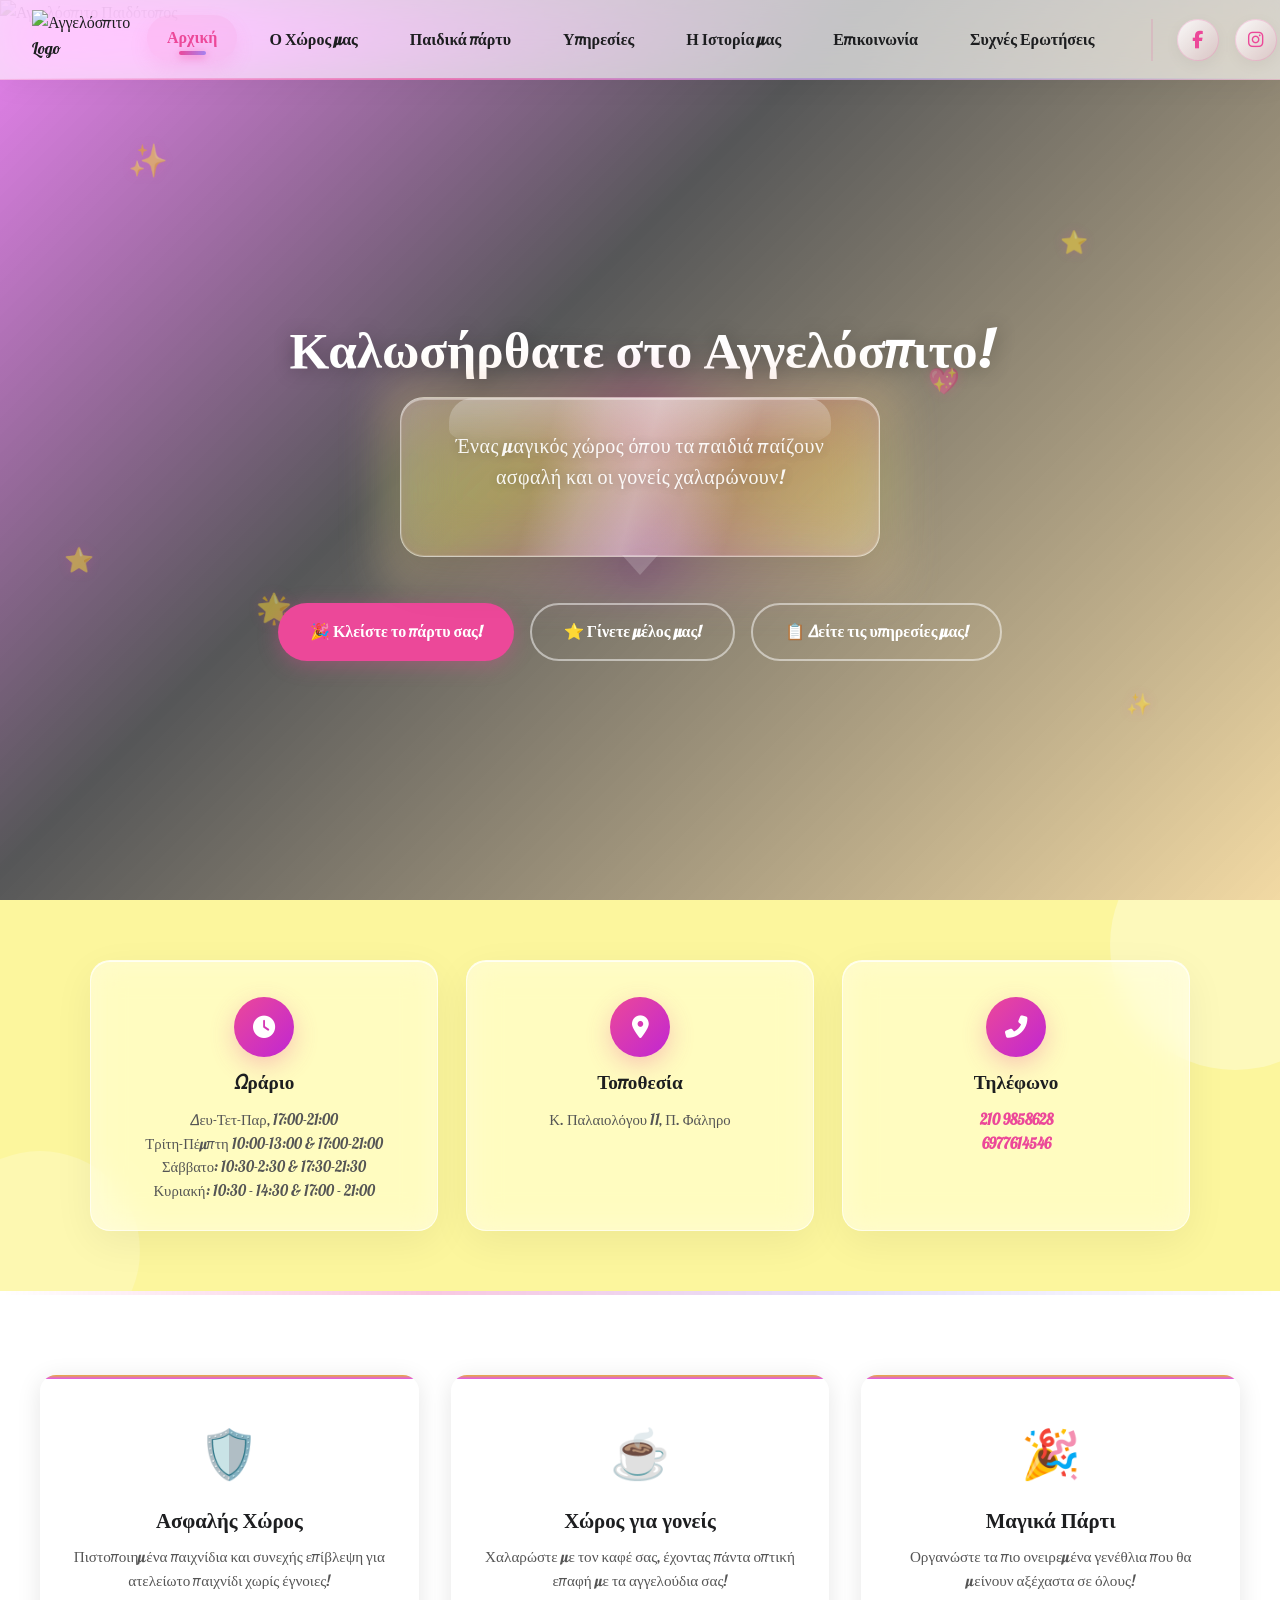
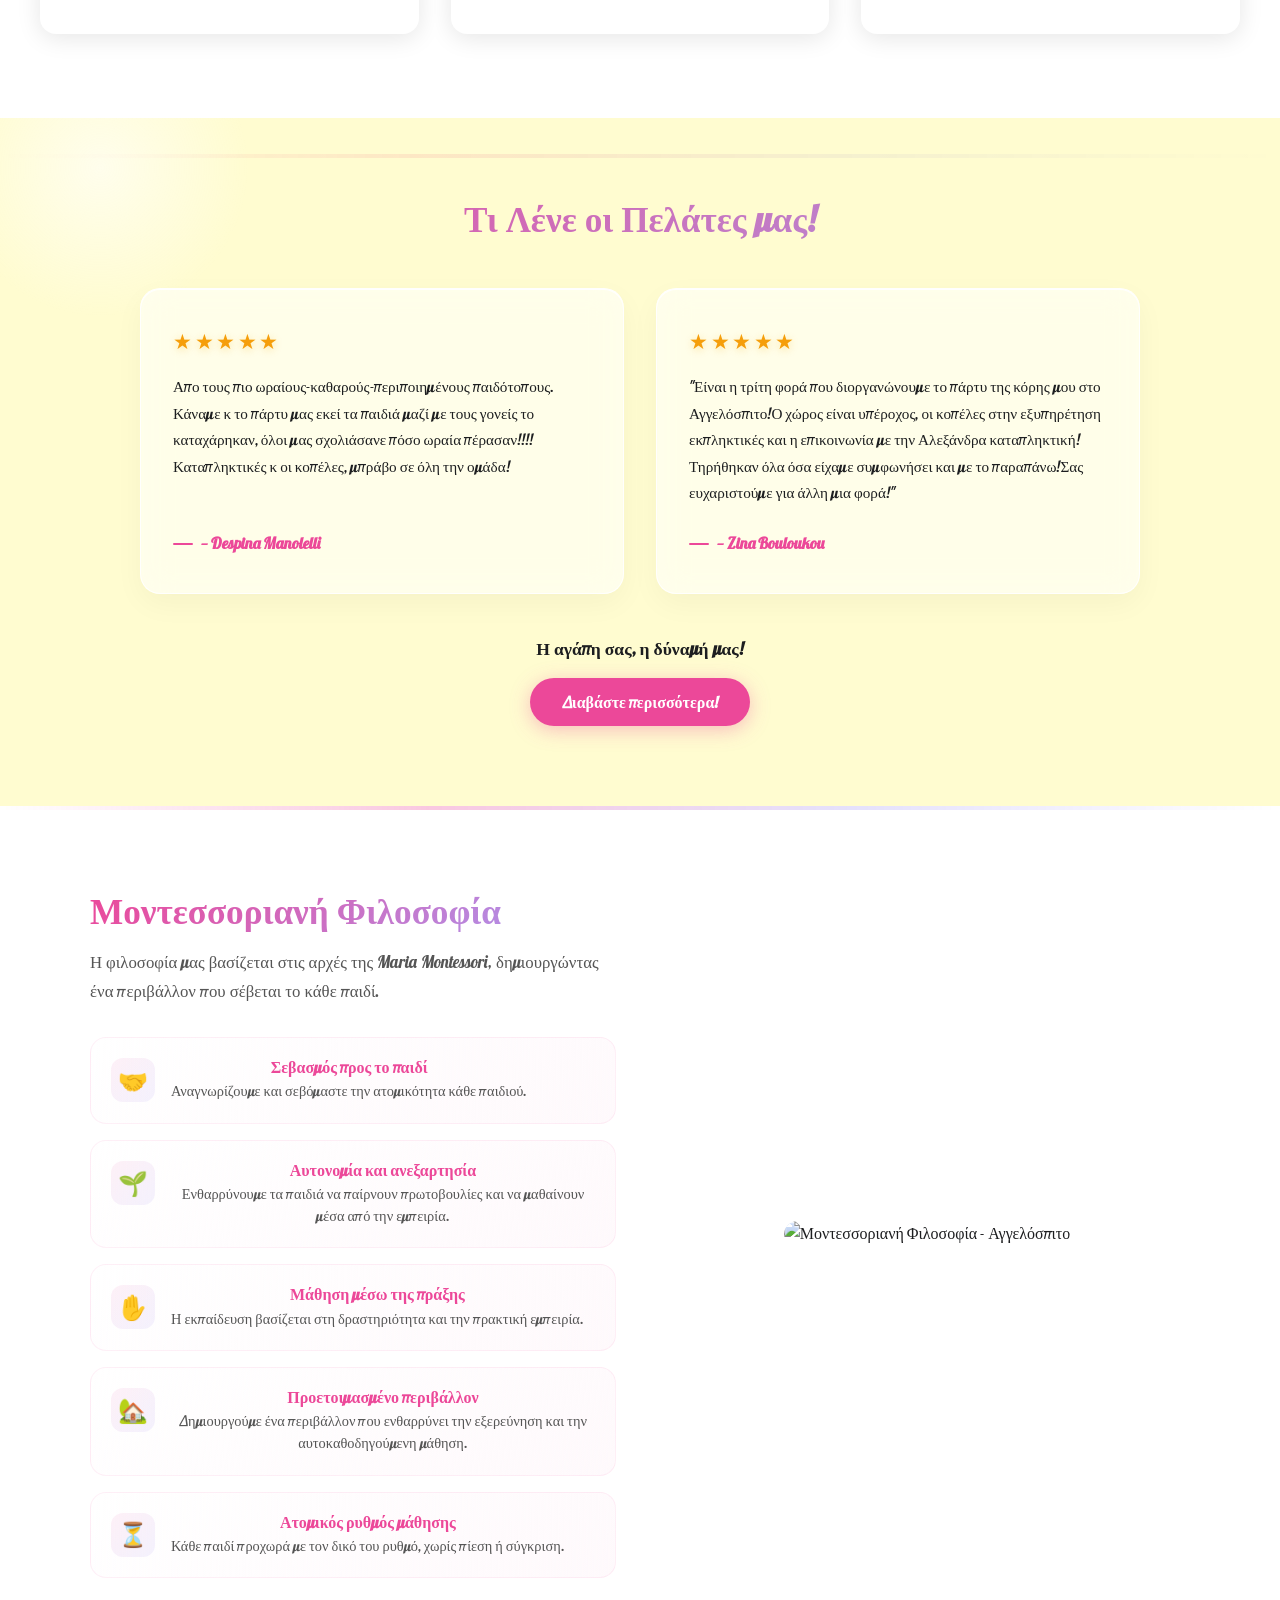
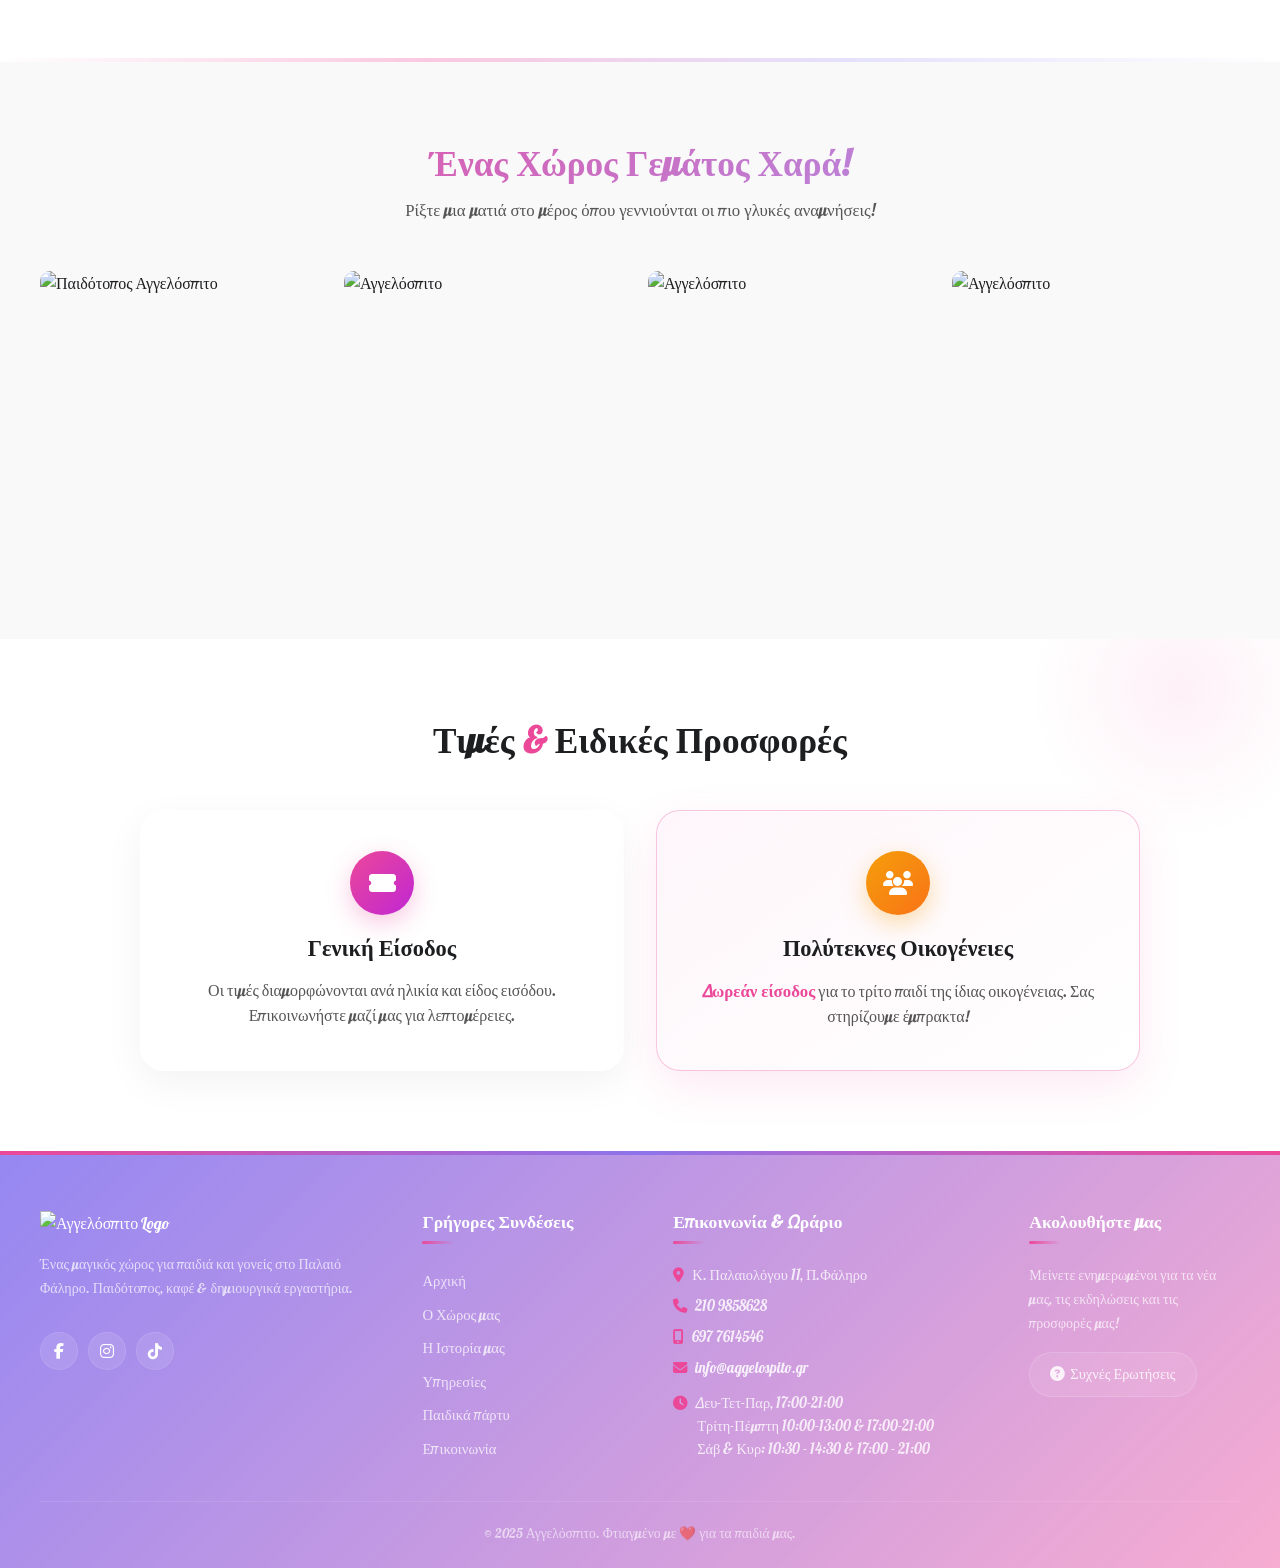
==== commit 877eb0d0: "Upgrade hero cloud to glassmorphism speech bubble + switch all fonts to Lobster" ====
--- a/index.html
+++ b/index.html
@@ -74,41 +74,19 @@
     <div class="hero-content animate-on-scroll">
       <h1>Καλωσήρθατε στο Αγγελόσπιτο!</h1>
       <div class="hero-cloud-wrapper animate-float">
-        <!-- Realistic 3D SVG Cloud -->
-        <svg class="cloud-svg" viewBox="0 0 512 512" xmlns="http://www.w3.org/2000/svg">
-          <defs>
-            <radialGradient id="cloudGrad" cx="30%" cy="30%" r="70%" fx="30%" fy="30%">
-              <stop offset="0%" stop-color="#fef9a7" />
-              <stop offset="50%" stop-color="#fcf58d" />
-              <stop offset="100%" stop-color="#f5ec6a" />
-            </radialGradient>
-            <filter id="cloudShadow" x="-20%" y="-20%" width="140%" height="140%">
-              <feDropShadow dx="0" dy="15" stdDeviation="20" flood-opacity="0.2" />
-              <feDropShadow dx="0" dy="5" stdDeviation="5" flood-opacity="0.12" />
-            </filter>
-            <filter id="innerShade" x="-20%" y="-20%" width="140%" height="140%">
-              <feOffset dx="-5" dy="-5" />
-              <feGaussianBlur stdDeviation="8" result="offset-blur" />
-              <feComposite operator="out" in="SourceGraphic" in2="offset-blur" result="inverse" />
-              <feFlood flood-color="#b8a000" flood-opacity="0.06" result="color" />
-              <feComposite operator="in" in="color" in2="inverse" result="shadow" />
-              <feComposite operator="over" in="shadow" in2="SourceGraphic" />
-            </filter>
-          </defs>
-          <g filter="url(#cloudShadow)">
-            <path
-              d="M410.5 251.6c-5.7-65.5-60.8-117.2-127.8-117.2-46.7 0-87.3 25-109.9 62.4-12.8-5.3-27-8.2-41.8-8.2-56.1 0-101.6 45.5-101.6 101.6 0 11.2 1.8 21.9 5.2 32C14.7 334 0 354.2 0 377.9c0 38.6 31.4 70 70 70h353.4c48.9 0 88.6-39.7 88.6-88.6 0-46.6-36.1-84.8-81.5-88.3z"
-              fill="url(#cloudGrad)" filter="url(#innerShade)" />
-            <!-- Highlights for 3D volume effect -->
-            <path
-              d="M282.7 134.4c64 0 116.5 49 126.3 111.9 1-1.3 2-2.6 3.1-3.8-10.7-60.6-63.5-106.6-126.9-106.6-45.7 0-85.3 23.9-108.3 59.8 2.5-1.9 5.1-3.7 7.7-5.5 20.9-33.8 58.6-55.8 101.5-55.8z"
-              fill="#fef9a7" opacity="0.7" />
-            <path
-              d="M131 188.6c13.8 0 26.9 2.7 38.9 7.6-2.6-.9-5.3-1.6-8.1-2.1-11.4-4-23.7-6.2-36.5-6.2-52.5 0-95.7 40-101.1 91.2 .8-5.6 2-11 3.5-16.3 8.1-42.3 45.4-74.2 90.5-74.2z"
-              fill="#fef9a7" opacity="0.6" />
-          </g>
-        </svg>
-        <p class="hero-subtitle-text">Ένας μαγικός χώρος όπου τα παιδιά παίζουν ασφαλή και οι γονείς χαλαρώνουν!</p>
+        <!-- Premium Glassmorphism Speech Bubble -->
+        <div class="cloud-bubble">
+          <div class="cloud-bubble-glow"></div>
+          <div class="cloud-bubble-inner">
+            <span class="cloud-sparkle s1">✦</span>
+            <span class="cloud-sparkle s2">✧</span>
+            <span class="cloud-sparkle s3">✦</span>
+            <span class="cloud-sparkle s4">❋</span>
+            <span class="cloud-sparkle s5">✧</span>
+            <p class="hero-subtitle-text">Ένας μαγικός χώρος όπου τα παιδιά παίζουν ασφαλή και οι γονείς χαλαρώνουν!</p>
+          </div>
+          <div class="cloud-bubble-tail"></div>
+        </div>
       </div>
       <div class="hero-buttons">
         <a href="paidika-parti.html" class="btn btn-primary btn-3d">🎉 Κλείστε το πάρτυ σας!</a>
--- a/styles.css
+++ b/styles.css
@@ -24,9 +24,9 @@
   --radius: 16px;
   --radius-sm: 10px;
   --transition: 0.35s cubic-bezier(0.25, 0.46, 0.45, 0.94);
-  --font-heading: 'Roboto', sans-serif;
+  --font-heading: 'Lobster', cursive;
   --font-nav: 'Lobster', cursive;
-  --font-body: 'DM Sans', sans-serif;
+  --font-body: 'Lobster', cursive;
   --header-height: 80px;
 }
 
@@ -420,39 +420,247 @@
   font-weight: 300;
 }
 
-/* Hero Cloud Wrapper & SVG */
+/* Hero Cloud Wrapper */
 .hero-cloud-wrapper {
   position: relative;
   display: inline-block;
-  width: 380px;
+  width: 480px;
   max-width: 90vw;
   margin: 0 auto 28px;
 }
 
-.cloud-svg {
+/* Enhanced floating animation */
+@keyframes floatCloud {
+
+  0%,
+  100% {
+    transform: translateY(0) rotate(0deg);
+  }
+
+  25% {
+    transform: translateY(-10px) rotate(0.5deg);
+  }
+
+  50% {
+    transform: translateY(-16px) rotate(0deg);
+  }
+
+  75% {
+    transform: translateY(-8px) rotate(-0.5deg);
+  }
+}
+
+.animate-float {
+  animation: floatCloud 5s ease-in-out infinite;
+}
+
+/* Premium Glassmorphism Cloud Bubble */
+.cloud-bubble {
+  position: relative;
   width: 100%;
-  height: auto;
-  display: block;
-  filter: drop-shadow(0 8px 32px rgba(252, 245, 141, 0.35));
-}
-
+  max-width: 100%;
+}
+
+.cloud-bubble-glow {
+  position: absolute;
+  top: -20px;
+  left: -20px;
+  right: -20px;
+  bottom: -20px;
+  background: conic-gradient(from 0deg,
+      rgba(236, 72, 153, 0.5),
+      rgba(252, 245, 141, 0.5),
+      rgba(192, 38, 211, 0.4),
+      rgba(252, 245, 141, 0.5),
+      rgba(236, 72, 153, 0.5));
+  border-radius: 28px;
+  filter: blur(20px);
+  opacity: 0.6;
+  animation: rotateGlow 6s linear infinite;
+  z-index: 0;
+}
+
+@keyframes rotateGlow {
+  0% {
+    filter: blur(20px) hue-rotate(0deg);
+    opacity: 0.5;
+  }
+
+  50% {
+    filter: blur(25px) hue-rotate(30deg);
+    opacity: 0.75;
+  }
+
+  100% {
+    filter: blur(20px) hue-rotate(0deg);
+    opacity: 0.5;
+  }
+}
+
+.cloud-bubble-inner {
+  position: relative;
+  z-index: 1;
+  background: linear-gradient(135deg,
+      rgba(255, 255, 255, 0.22) 0%,
+      rgba(252, 245, 141, 0.18) 30%,
+      rgba(236, 72, 153, 0.1) 60%,
+      rgba(255, 255, 255, 0.2) 100%);
+  backdrop-filter: blur(24px) saturate(180%);
+  -webkit-backdrop-filter: blur(24px) saturate(180%);
+  border: 1.5px solid rgba(255, 255, 255, 0.5);
+  border-radius: 24px;
+  padding: 32px 36px;
+  box-shadow:
+    0 16px 48px rgba(0, 0, 0, 0.15),
+    0 0 0 1px rgba(255, 255, 255, 0.15) inset,
+    0 2px 0 rgba(255, 255, 255, 0.35) inset,
+    0 -2px 12px rgba(236, 72, 153, 0.08) inset;
+  overflow: hidden;
+}
+
+/* Animated shimmer sweep */
+.cloud-bubble-inner::before {
+  content: '';
+  position: absolute;
+  top: -50%;
+  left: -50%;
+  width: 200%;
+  height: 200%;
+  background: linear-gradient(105deg,
+      transparent 40%,
+      rgba(255, 255, 255, 0.25) 45%,
+      rgba(255, 255, 255, 0.4) 50%,
+      rgba(255, 255, 255, 0.25) 55%,
+      transparent 60%);
+  animation: shimmerSweep 4s ease-in-out infinite;
+  pointer-events: none;
+}
+
+@keyframes shimmerSweep {
+  0% {
+    transform: translateX(-100%) rotate(25deg);
+  }
+
+  100% {
+    transform: translateX(100%) rotate(25deg);
+  }
+}
+
+/* Inner top highlight for 3D volume */
+.cloud-bubble-inner::after {
+  content: '';
+  position: absolute;
+  top: 0;
+  left: 10%;
+  right: 10%;
+  height: 40%;
+  background: linear-gradient(180deg,
+      rgba(255, 255, 255, 0.3) 0%,
+      transparent 100%);
+  border-radius: 24px 24px 50% 50%;
+  pointer-events: none;
+}
+
+/* Cloud bubble tail (triangle) */
+.cloud-bubble-tail {
+  position: relative;
+  z-index: 1;
+  width: 0;
+  height: 0;
+  margin: -2px auto 0;
+  border-left: 18px solid transparent;
+  border-right: 18px solid transparent;
+  border-top: 20px solid rgba(255, 255, 255, 0.18);
+  filter: drop-shadow(0 6px 12px rgba(0, 0, 0, 0.1));
+}
+
+/* Sparkle particles */
+.cloud-sparkle {
+  position: absolute;
+  font-size: 0.85rem;
+  pointer-events: none;
+  z-index: 3;
+  opacity: 0;
+  animation: sparkleFloat 3s ease-in-out infinite;
+}
+
+.cloud-sparkle.s1 {
+  top: 8px;
+  left: 12%;
+  color: #f59e0b;
+  animation-delay: 0s;
+  font-size: 0.9rem;
+}
+
+.cloud-sparkle.s2 {
+  top: 6px;
+  right: 15%;
+  color: var(--pink-primary);
+  animation-delay: 0.6s;
+  font-size: 0.75rem;
+}
+
+.cloud-sparkle.s3 {
+  bottom: 12px;
+  left: 8%;
+  color: #c026d3;
+  animation-delay: 1.2s;
+  font-size: 0.8rem;
+}
+
+.cloud-sparkle.s4 {
+  bottom: 10px;
+  right: 10%;
+  color: #f59e0b;
+  animation-delay: 1.8s;
+  font-size: 0.95rem;
+}
+
+.cloud-sparkle.s5 {
+  top: 50%;
+  left: 4%;
+  color: var(--pink-primary);
+  animation-delay: 2.4s;
+  font-size: 0.7rem;
+}
+
+@keyframes sparkleFloat {
+
+  0%,
+  100% {
+    opacity: 0;
+    transform: scale(0.5) translateY(0);
+  }
+
+  20% {
+    opacity: 1;
+    transform: scale(1.2) translateY(-6px);
+  }
+
+  50% {
+    opacity: 0.8;
+    transform: scale(1) translateY(-12px) rotate(180deg);
+  }
+
+  80% {
+    opacity: 0.4;
+    transform: scale(0.8) translateY(-8px) rotate(360deg);
+  }
+}
+
+/* Updated hero subtitle text */
 .hero-subtitle-text {
-  position: absolute;
-  top: 62%;
-  left: 50%;
-  transform: translate(-50%, -50%);
-  width: 75%;
+  position: relative;
   text-align: center;
-  font-size: 0.92rem;
+  font-size: 1.05rem;
   font-weight: 700;
-  color: #5a4d00;
-  line-height: 1.45;
+  color: var(--white);
+  line-height: 1.55;
   margin: 0;
-  padding: 0 12px;
-  text-shadow: none;
-  opacity: 1 !important;
+  padding: 0;
+  text-shadow: 0 1px 12px rgba(0, 0, 0, 0.3), 0 0 30px rgba(252, 245, 141, 0.15);
   z-index: 3;
-  pointer-events: none;
+  letter-spacing: 0.02em;
 }
 
 /* Floating animation */
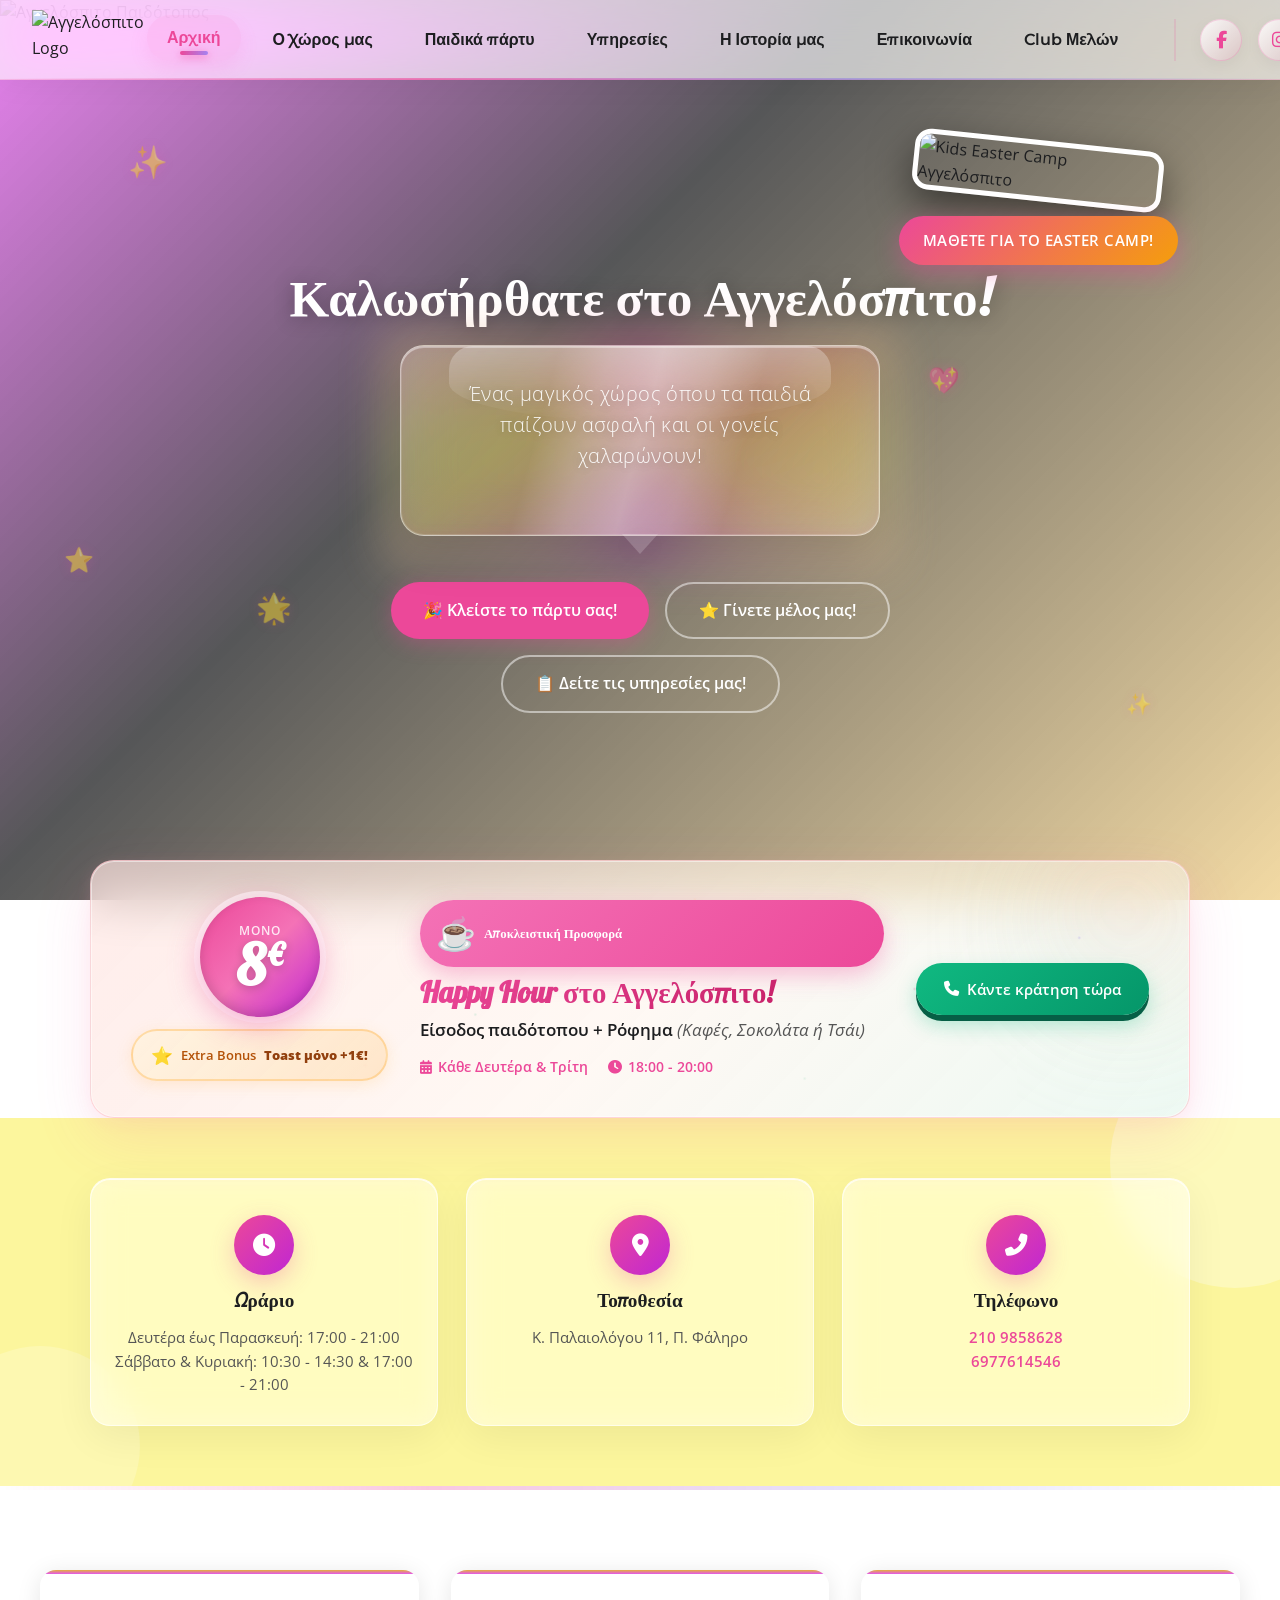
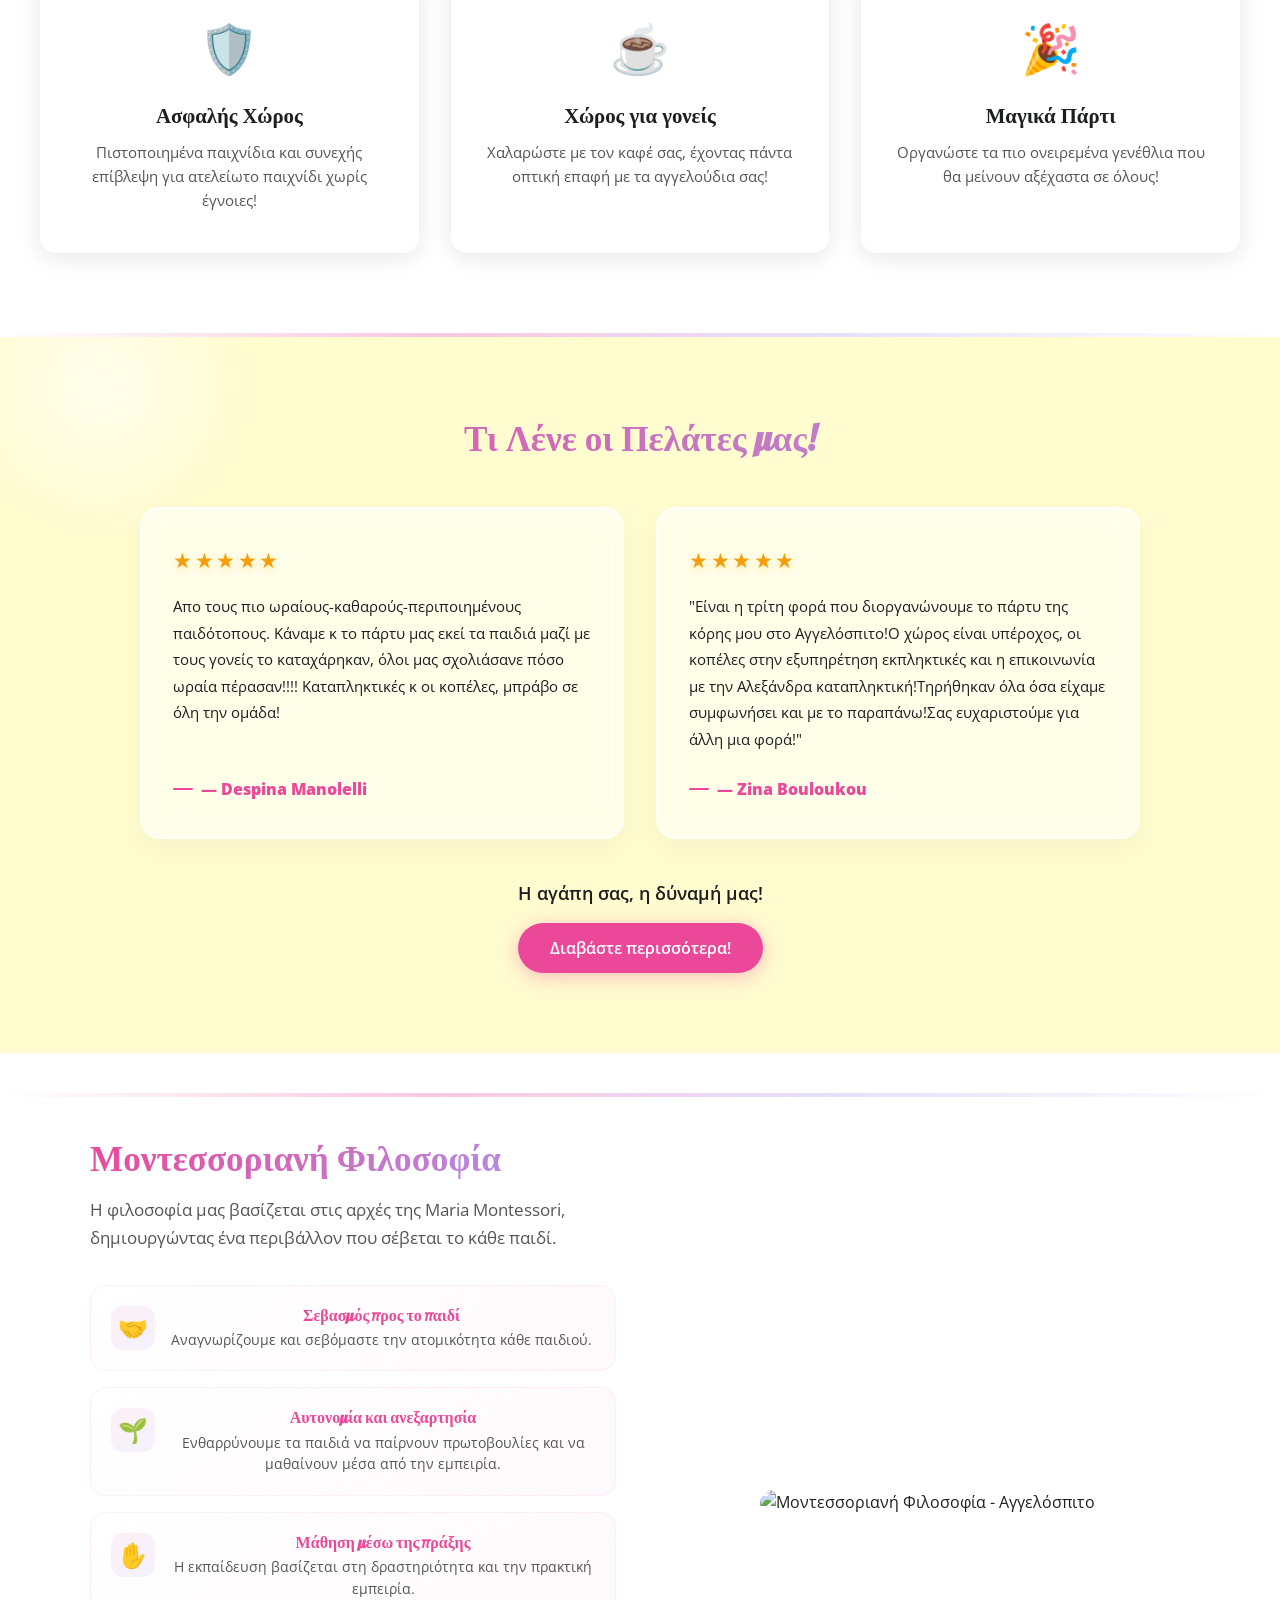
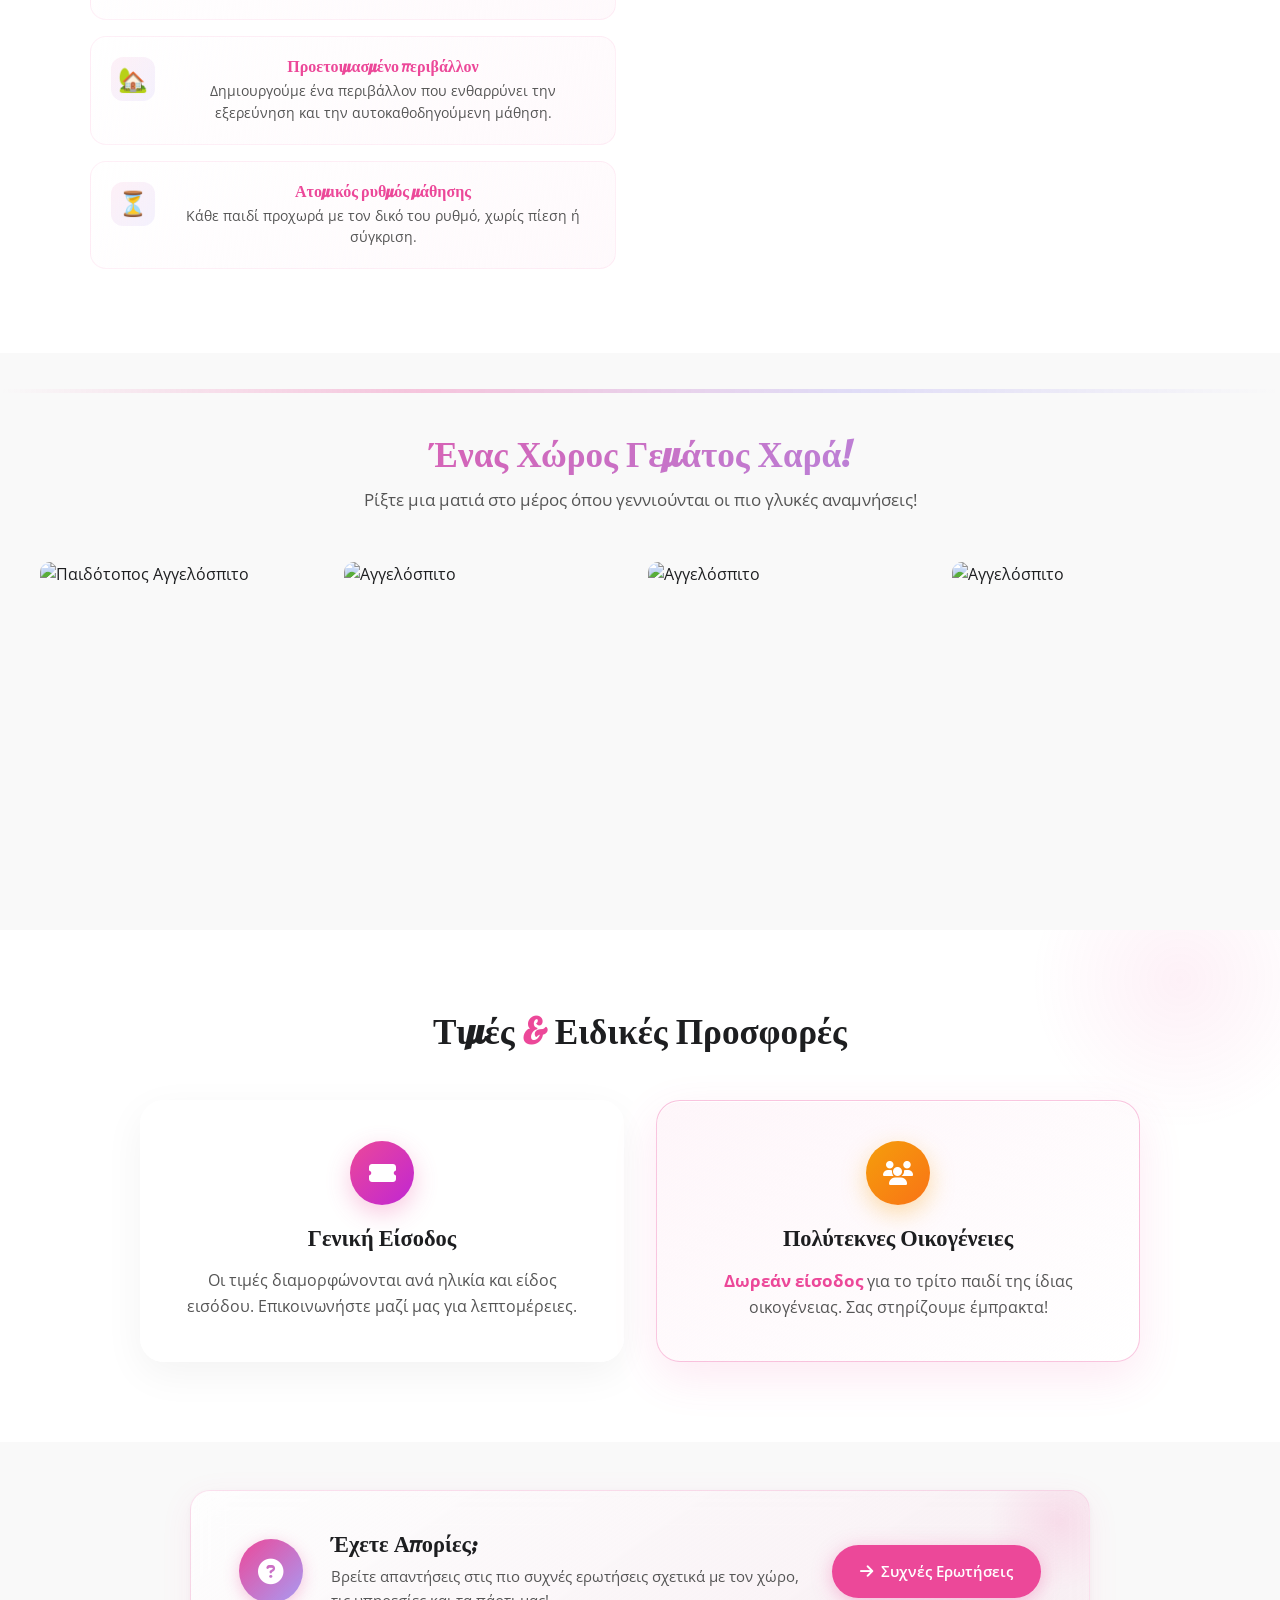
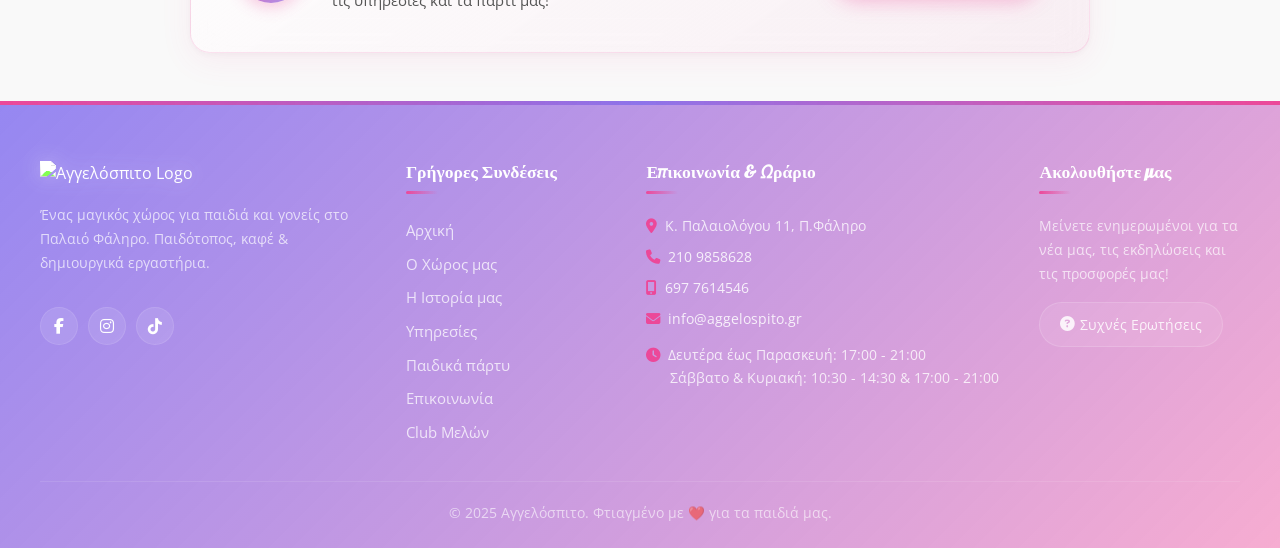
==== commit 6735ac7d: "Update project files and clean up repository" ====
--- a/index.html
+++ b/index.html
@@ -35,7 +35,7 @@
         <a href="yphresies.html">Υπηρεσίες</a>
         <a href="h-istoria-mas.html">Η Ιστορία μας</a>
         <a href="entypwseis.html">Επικοινωνία</a>
-        <a href="yphresies.html#faq">Συχνές Ερωτήσεις</a>
+        <a href="club.html">Club Μελών</a>
         <div class="nav-social">
           <a href="https://www.facebook.com/paidotopos.cafe.aggelospito/" target="_blank" rel="noopener"
             aria-label="Facebook"><i class="fab fa-facebook-f"></i></a>
@@ -62,6 +62,11 @@
         alt="Αγγελόσπιτο Παιδότοπος">
     </div>
     <div class="hero-overlay"></div>
+        <div class="hero-easter-overlay">
+      <img src="IMG_1045.jpg" alt="Kids Easter Camp Αγγελόσπιτο" class="easter-hero-img">
+      <a href="yphresies.html#easter-camp-section" class="btn btn-primary btn-3d easter-cta-btn">Μάθετε για το Easter Camp!</a>
+    </div>
+
     <!-- Floating 3D particles for depth -->
     <div class="hero-particles">
       <span class="particle p1">✨</span>
@@ -96,6 +101,52 @@
     </div>
   </section>
 
+  <!-- HAPPY HOUR BANNER -->
+  <section class="event-banner happy-hour-banner" id="event-banner">
+    <div class="event-banner-inner happy-hour-inner animate-on-scroll">
+      <div class="happy-hour-glow"></div>
+      <div class="happy-hour-confetti"></div>
+      <div class="event-banner-content happy-hour-content">
+
+        <!-- Price Circle — Most Prominent Element -->
+        <div class="happy-hour-price-block">
+          <div class="happy-hour-price-circle">
+            <span class="price-label">μόνο</span>
+            <span class="price-value">8<span class="price-euro">€</span></span>
+          </div>
+          <div class="happy-hour-toast-badge">
+            <span class="toast-badge-star">⭐</span>
+            <span>Extra Bonus</span>
+            <strong>Toast μόνο +1€!</strong>
+          </div>
+        </div>
+
+        <!-- Info -->
+        <div class="event-banner-info happy-hour-info">
+          <div class="event-banner-badge happy-hour-badge">
+            <span class="event-banner-badge-icon">☕</span>
+            <span>Αποκλειστική Προσφορά</span>
+          </div>
+          <h3>Happy Hour στο Αγγελόσπιτο!</h3>
+          <p class="happy-hour-offer">Είσοδος παιδότοπου + Ρόφημα <em>(Καφές, Σοκολάτα ή Τσάι)</em></p>
+          <div class="event-banner-meta happy-hour-meta">
+            <span><i class="fas fa-calendar-alt"></i> Κάθε Δευτέρα & Τρίτη</span>
+            <span><i class="fas fa-clock"></i> 18:00 - 20:00</span>
+          </div>
+        </div>
+
+        <!-- CTA -->
+        <a href="tel:2109858628" class="btn btn-primary btn-3d event-banner-cta happy-hour-cta">
+          <i class="fas fa-phone"></i>
+          <span>Κάντε κράτηση τώρα</span>
+        </a>
+
+      </div>
+    </div>
+  </section>
+
+  
+
   <!-- INFO BAR -->
   <section class="info-bar" id="info-bar">
     <div class="info-bar-inner">
@@ -104,8 +155,8 @@
           <i class="fas fa-clock"></i>
         </div>
         <h4>Ωράριο</h4>
-        <p>Δευ-Τετ-Παρ, 17:00-21:00<br>Τρίτη-Πέμπτη 10:00-13:00 &amp; 17:00-21:00<br>Σάββατο: 10:30-2:30 &amp;
-          17:30-21:30<br>Κυριακή: 10:30 - 14:30 &amp; 17:00 - 21:00</p>
+        <p>Δευτέρα έως Παρασκευή: 17:00 - 21:00<br>Σάββατο &amp; Κυριακή: 10:30 - 14:30 &amp;
+          17:00 - 21:00</p>
       </div>
       <div class="info-card animate-on-scroll">
         <div class="info-card-icon">
@@ -315,6 +366,25 @@
     </div>
   </section>
 
+  <!-- FAQ CTA BLOCK -->
+  <section class="faq-cta-section" id="faq-cta">
+    <div class="faq-cta-inner animate-on-scroll">
+      <div class="faq-cta-glow"></div>
+      <div class="faq-cta-content">
+        <div class="faq-cta-icon">
+          <i class="fas fa-question-circle"></i>
+        </div>
+        <div class="faq-cta-text">
+          <h3>Έχετε Απορίες;</h3>
+          <p>Βρείτε απαντήσεις στις πιο συχνές ερωτήσεις σχετικά με τον χώρο, τις υπηρεσίες και τα πάρτι μας!</p>
+        </div>
+        <a href="yphresies.html#faq" class="btn btn-primary btn-3d faq-cta-btn">
+          <i class="fas fa-arrow-right"></i>
+          <span>Συχνές Ερωτήσεις</span>
+        </a>
+      </div>
+    </div>
+  </section>
 
   <!-- FOOTER -->
   <footer class="footer" id="footer">
@@ -345,6 +415,7 @@
           <a href="yphresies.html">Υπηρεσίες</a>
           <a href="paidika-parti.html">Παιδικά πάρτυ</a>
           <a href="entypwseis.html">Επικοινωνία</a>
+        <a href="club.html">Club Μελών</a>
         </div>
       </div>
       <div class="footer-col">
@@ -359,9 +430,8 @@
           <p><i class="fas fa-envelope" style="margin-right:8px;color:var(--pink-primary)"></i><a
               href="mailto:info@aggelospito.gr">info@aggelospito.gr</a></p>
           <p style="margin-top:12px;"><i class="fas fa-clock"
-              style="margin-right:8px;color:var(--pink-primary)"></i>Δευ-Τετ-Παρ, 17:00-21:00<br>
-            <span style="padding-left:24px">Τρίτη-Πέμπτη 10:00-13:00 &amp; 17:00-21:00</span><br>
-            <span style="padding-left:24px">Σάβ &amp; Κυρ: 10:30 - 14:30 &amp; 17:00 - 21:00</span>
+              style="margin-right:8px;color:var(--pink-primary)"></i>Δευτέρα έως Παρασκευή: 17:00 - 21:00<br>
+            <span style="padding-left:24px">Σάββατο &amp; Κυριακή: 10:30 - 14:30 &amp; 17:00 - 21:00</span>
           </p>
         </div>
       </div>
--- a/styles.css
+++ b/styles.css
@@ -1,7 +1,7 @@
 /* ===== AGGELOSPITO - Premium Rebuilt CSS ===== */
 /* Exact Color Palette + Typography from original site */
 
-@import url('https://fonts.googleapis.com/css2?family=Roboto:wght@300;400;500;700;900&family=Lobster&family=DM+Sans:wght@400;500;700&display=swap');
+@import url('https://fonts.googleapis.com/css2?family=Lobster&family=Montserrat:wght@400;500;600;700;900&family=Open+Sans:wght@300;400;500;600;700&display=swap');
 
 /* ===== CSS Custom Properties ===== */
 :root {
@@ -25,8 +25,8 @@
   --radius-sm: 10px;
   --transition: 0.35s cubic-bezier(0.25, 0.46, 0.45, 0.94);
   --font-heading: 'Lobster', cursive;
-  --font-nav: 'Lobster', cursive;
-  --font-body: 'Lobster', cursive;
+  --font-nav: 'Montserrat', sans-serif;
+  --font-body: 'Open Sans', sans-serif;
   --header-height: 80px;
 }
 
@@ -1921,7 +1921,7 @@
 
 /* ===== CONTACT PAGE ===== */
 .contact-section {
-  padding: 80px 24px;
+  padding: 60px 24px;
   background: var(--white);
 }
 
@@ -2198,12 +2198,12 @@
 
 .footer-logo img {
   width: 100%;
-  filter: brightness(1.1);
+  filter: brightness(1.5) contrast(1.1) drop-shadow(0 0 10px rgba(255, 255, 255, 0.35));
   transition: filter 0.3s ease, transform 0.3s ease;
 }
 
 .footer-logo:hover img {
-  filter: brightness(1.3) drop-shadow(0 0 12px rgba(236, 72, 153, 0.4));
+  filter: brightness(1.7) contrast(1.15) drop-shadow(0 0 18px rgba(255, 255, 255, 0.5)) drop-shadow(0 0 12px rgba(236, 72, 153, 0.4));
   transform: scale(1.05);
 }
 
@@ -3062,6 +3062,14 @@
   padding-left: 32px;
 }
 
+/* Menu divider within cards */
+.menu-divider {
+  border: none;
+  height: 2px;
+  background: linear-gradient(90deg, transparent, rgba(236, 72, 153, 0.25), transparent);
+  margin: 24px 0;
+}
+
 /* Menu notes */
 .menu-notes {
   padding: 40px 24px;
@@ -4599,4 +4607,1530 @@
   .pricing-glass-card {
     padding: 32px 24px;
   }
-}+}
+
+/* ===== PARENTS INTRO TEXT (Our Space page) ===== */
+.parents-intro-text {
+  max-width: 800px;
+  margin: 0 auto 48px;
+  text-align: center;
+  font-size: 1.05rem;
+  color: var(--text-gray);
+  line-height: 1.8;
+}
+
+/* ===== DYNAMIC EVENT BANNER (Landing Page) ===== */
+.event-banner {
+  padding: 0 24px;
+  position: relative;
+  margin-top: -40px;
+  z-index: 5;
+}
+
+.event-banner-inner {
+  max-width: 1100px;
+  margin: 0 auto;
+  position: relative;
+  background: rgba(255, 255, 255, 0.55);
+  backdrop-filter: blur(24px) saturate(180%);
+  -webkit-backdrop-filter: blur(24px) saturate(180%);
+  border-radius: 24px;
+  padding: 36px 40px;
+  border: 1.5px solid rgba(255, 255, 255, 0.7);
+  box-shadow:
+    0 20px 60px rgba(0, 0, 0, 0.1),
+    0 4px 16px rgba(236, 72, 153, 0.08),
+    inset 0 0 0 1px rgba(255, 255, 255, 0.3);
+  overflow: hidden;
+}
+
+.event-banner-glow {
+  position: absolute;
+  top: -30px;
+  right: -30px;
+  width: 200px;
+  height: 200px;
+  background: conic-gradient(from 0deg,
+      rgba(236, 72, 153, 0.25),
+      rgba(252, 245, 141, 0.2),
+      rgba(114, 95, 237, 0.2),
+      rgba(236, 72, 153, 0.25));
+  border-radius: 50%;
+  filter: blur(40px);
+  opacity: 0.6;
+  animation: rotateGlow 8s linear infinite;
+  pointer-events: none;
+}
+
+.event-banner-content {
+  position: relative;
+  z-index: 1;
+  display: flex;
+  align-items: center;
+  gap: 32px;
+}
+
+.event-banner-badge {
+  display: flex;
+  flex-direction: column;
+  align-items: center;
+  gap: 8px;
+  flex-shrink: 0;
+  padding: 16px 20px;
+  background: linear-gradient(135deg, var(--pink-primary), #c026d3);
+  border-radius: 16px;
+  color: white;
+  font-family: var(--font-heading);
+  font-size: 0.85rem;
+  font-weight: 700;
+  box-shadow: 0 8px 24px rgba(236, 72, 153, 0.35);
+  text-align: center;
+  min-width: 100px;
+}
+
+.event-banner-badge-icon {
+  font-size: 2rem;
+  display: block;
+  animation: floatGlassIcon 3s ease-in-out infinite;
+}
+
+.event-banner-info {
+  flex: 1;
+}
+
+.event-banner-info h3 {
+  font-family: var(--font-heading);
+  font-size: 1.6rem;
+  font-weight: 800;
+  color: var(--text-dark);
+  margin-bottom: 8px;
+}
+
+.event-banner-info>p {
+  font-size: 0.95rem;
+  color: var(--text-gray);
+  line-height: 1.6;
+  margin-bottom: 12px;
+}
+
+.event-banner-meta {
+  display: flex;
+  gap: 20px;
+  flex-wrap: wrap;
+}
+
+.event-banner-meta span {
+  font-size: 0.88rem;
+  color: var(--pink-primary);
+  font-weight: 600;
+  display: flex;
+  align-items: center;
+  gap: 6px;
+}
+
+.event-banner-meta span i {
+  font-size: 0.85rem;
+}
+
+.event-banner-cta {
+  flex-shrink: 0;
+  white-space: nowrap;
+  padding: 14px 28px !important;
+  font-size: 0.95rem !important;
+}
+
+@media (max-width: 768px) {
+  .event-banner {
+    padding: 0 16px;
+    margin-top: -24px;
+  }
+
+  .event-banner-inner {
+    padding: 24px 20px;
+    border-radius: 20px;
+  }
+
+  .event-banner-content {
+    flex-direction: column;
+    text-align: center;
+    gap: 20px;
+  }
+
+  .event-banner-badge {
+    flex-direction: row;
+    padding: 10px 20px;
+    border-radius: 50px;
+    gap: 10px;
+    min-width: auto;
+  }
+
+  .event-banner-badge-icon {
+    font-size: 1.3rem;
+  }
+
+  .event-banner-meta {
+    justify-content: center;
+  }
+
+  .event-banner-info h3 {
+    font-size: 1.3rem;
+  }
+
+  .event-banner-cta {
+    width: 100%;
+    justify-content: center;
+  }
+}
+
+/* ===== EVENTS SHOWCASE SECTION (Services Page) ===== */
+.events-showcase {
+  padding: 80px 24px;
+  background: linear-gradient(160deg, #fef9e7 0%, #fdf2ca 40%, #fce4ec 100%);
+  position: relative;
+  overflow: hidden;
+}
+
+.events-showcase::before {
+  content: '';
+  position: absolute;
+  top: -120px;
+  right: -120px;
+  width: 400px;
+  height: 400px;
+  background: radial-gradient(circle, rgba(236, 72, 153, 0.08) 0%, transparent 70%);
+  border-radius: 50%;
+  pointer-events: none;
+}
+
+.events-showcase::after {
+  content: '';
+  position: absolute;
+  bottom: -80px;
+  left: -80px;
+  width: 300px;
+  height: 300px;
+  background: radial-gradient(circle, rgba(114, 95, 237, 0.06) 0%, transparent 70%);
+  border-radius: 50%;
+  pointer-events: none;
+}
+
+.events-showcase .section-title {
+  text-align: center;
+  font-size: 2.4rem;
+  margin-bottom: 8px;
+}
+
+.events-showcase .section-subtitle {
+  text-align: center;
+  font-size: 1.05rem;
+  color: var(--text-gray);
+  margin-bottom: 48px;
+  max-width: 600px;
+  margin-left: auto;
+  margin-right: auto;
+}
+
+.events-showcase-grid {
+  max-width: 1100px;
+  margin: 0 auto;
+  display: grid;
+  grid-template-columns: repeat(2, 1fr);
+  gap: 32px;
+  position: relative;
+  z-index: 1;
+}
+
+/* Event Showcase Card */
+.event-showcase-card {
+  position: relative;
+  background: rgba(255, 255, 255, 0.6);
+  backdrop-filter: blur(20px) saturate(160%);
+  -webkit-backdrop-filter: blur(20px) saturate(160%);
+  border-radius: 24px;
+  padding: 32px 28px;
+  border: 1.5px solid rgba(255, 255, 255, 0.8);
+  box-shadow:
+    0 12px 40px rgba(0, 0, 0, 0.06),
+    inset 0 1px 0 rgba(255, 255, 255, 1);
+  transition: all 0.4s cubic-bezier(0.23, 1, 0.32, 1);
+  display: flex;
+  flex-direction: column;
+  overflow: hidden;
+}
+
+.event-showcase-card::before {
+  content: '';
+  position: absolute;
+  top: 0;
+  left: 0;
+  right: 0;
+  height: 5px;
+  background: linear-gradient(90deg, var(--pink-primary), var(--footer-purple));
+  border-radius: 24px 24px 0 0;
+}
+
+.event-showcase-card:hover {
+  transform: translateY(-8px) scale(1.01);
+  box-shadow:
+    0 24px 60px rgba(0, 0, 0, 0.1),
+    0 0 30px rgba(236, 72, 153, 0.1),
+    inset 0 1px 0 rgba(255, 255, 255, 1);
+  border-color: rgba(236, 72, 153, 0.2);
+}
+
+.event-showcase-badge {
+  position: absolute;
+  top: 16px;
+  right: 16px;
+  padding: 6px 14px;
+  background: linear-gradient(135deg, var(--pink-primary), var(--footer-purple));
+  color: white;
+  border-radius: 50px;
+  font-size: 0.78rem;
+  font-weight: 700;
+  font-family: var(--font-body);
+  box-shadow: 0 4px 12px rgba(236, 72, 153, 0.3);
+  z-index: 2;
+}
+
+.event-showcase-icon {
+  font-size: 3rem;
+  margin-bottom: 16px;
+  filter: drop-shadow(0 4px 8px rgba(0, 0, 0, 0.1));
+  transition: transform 0.4s ease;
+}
+
+.event-showcase-card:hover .event-showcase-icon {
+  transform: scale(1.15) rotate(-5deg);
+}
+
+.event-showcase-content h3 {
+  font-family: var(--font-heading);
+  font-size: 1.4rem;
+  font-weight: 800;
+  color: var(--text-dark);
+  margin-bottom: 12px;
+}
+
+.event-showcase-meta {
+  display: flex;
+  gap: 16px;
+  margin-bottom: 16px;
+  flex-wrap: wrap;
+}
+
+.event-showcase-meta span {
+  font-size: 0.85rem;
+  color: var(--pink-primary);
+  font-weight: 600;
+  display: flex;
+  align-items: center;
+  gap: 5px;
+}
+
+.event-showcase-meta span i {
+  font-size: 0.8rem;
+}
+
+.event-showcase-content p {
+  font-size: 0.92rem;
+  color: var(--text-gray);
+  line-height: 1.7;
+  margin-bottom: 20px;
+}
+
+.event-showcase-details {
+  display: flex;
+  gap: 16px;
+  margin-bottom: 24px;
+  flex-wrap: wrap;
+}
+
+.event-showcase-details span {
+  font-size: 0.82rem;
+  font-weight: 600;
+  color: var(--text-dark);
+  background: rgba(236, 72, 153, 0.08);
+  padding: 6px 14px;
+  border-radius: 50px;
+  display: flex;
+  align-items: center;
+  gap: 5px;
+}
+
+.event-showcase-details span i {
+  color: var(--pink-primary);
+  font-size: 0.78rem;
+}
+
+.event-cta {
+  align-self: flex-start;
+  padding: 12px 28px !important;
+  font-size: 0.9rem !important;
+}
+
+@media (max-width: 768px) {
+  .events-showcase {
+    padding: 60px 20px;
+  }
+
+  .events-showcase .section-title {
+    font-size: 1.8rem;
+  }
+
+  .events-showcase-grid {
+    grid-template-columns: 1fr;
+    gap: 24px;
+    max-width: 500px;
+  }
+
+  .event-showcase-card {
+    padding: 28px 22px;
+  }
+
+  .event-cta {
+    align-self: stretch;
+    text-align: center;
+    justify-content: center;
+  }
+}
+
+/* ===== HAPPY HOUR — Pastel Theme ===== */
+
+/* Landing page banner overrides */
+.happy-hour-inner {
+  background: linear-gradient(135deg,
+      rgba(255, 228, 225, 0.7),
+      rgba(255, 245, 238, 0.65),
+      rgba(225, 245, 235, 0.6)) !important;
+  border-color: rgba(255, 182, 193, 0.5) !important;
+  box-shadow:
+    0 20px 60px rgba(236, 72, 153, 0.12),
+    0 4px 16px rgba(255, 182, 193, 0.15),
+    inset 0 0 0 1px rgba(255, 255, 255, 0.5) !important;
+}
+
+.happy-hour-glow {
+  position: absolute;
+  top: -40px;
+  right: -40px;
+  width: 220px;
+  height: 220px;
+  background: conic-gradient(from 0deg,
+      rgba(255, 182, 193, 0.35),
+      rgba(255, 218, 185, 0.25),
+      rgba(176, 224, 200, 0.2),
+      rgba(255, 182, 193, 0.35));
+  border-radius: 50%;
+  filter: blur(50px);
+  opacity: 0.7;
+  animation: rotateGlow 10s linear infinite;
+  pointer-events: none;
+}
+
+.happy-hour-confetti {
+  position: absolute;
+  top: 0;
+  left: 0;
+  right: 0;
+  bottom: 0;
+  background-image:
+    radial-gradient(2px 2px at 15% 20%, rgba(236, 72, 153, 0.3), transparent),
+    radial-gradient(2px 2px at 35% 60%, rgba(176, 224, 200, 0.4), transparent),
+    radial-gradient(2px 2px at 55% 15%, rgba(255, 218, 185, 0.4), transparent),
+    radial-gradient(2px 2px at 75% 50%, rgba(236, 72, 153, 0.25), transparent),
+    radial-gradient(2px 2px at 90% 30%, rgba(114, 95, 237, 0.2), transparent),
+    radial-gradient(3px 3px at 25% 80%, rgba(255, 182, 193, 0.35), transparent),
+    radial-gradient(2px 2px at 65% 85%, rgba(176, 224, 200, 0.3), transparent);
+  pointer-events: none;
+  z-index: 0;
+}
+
+.happy-hour-content {
+  align-items: center;
+}
+
+/* Price Circle — Hero Visual */
+.happy-hour-price-block {
+  flex-shrink: 0;
+  display: flex;
+  flex-direction: column;
+  align-items: center;
+  gap: 12px;
+}
+
+.happy-hour-price-circle {
+  width: 120px;
+  height: 120px;
+  border-radius: 50%;
+  background: linear-gradient(135deg, #ec4899, #f472b6, #c026d3);
+  display: flex;
+  flex-direction: column;
+  align-items: center;
+  justify-content: center;
+  box-shadow:
+    0 8px 32px rgba(236, 72, 153, 0.45),
+    0 0 0 6px rgba(255, 255, 255, 0.6),
+    inset 0 -4px 12px rgba(0, 0, 0, 0.15);
+  animation: pricePulse 2.5s ease-in-out infinite;
+  position: relative;
+}
+
+.happy-hour-price-circle.large {
+  width: 150px;
+  height: 150px;
+}
+
+.price-label {
+  font-family: var(--font-body);
+  font-size: 0.75rem;
+  color: rgba(255, 255, 255, 0.85);
+  font-weight: 600;
+  letter-spacing: 1px;
+  text-transform: uppercase;
+  margin-bottom: -4px;
+}
+
+.price-value {
+  font-family: var(--font-heading);
+  font-size: 3.5rem;
+  font-weight: 900;
+  color: white;
+  line-height: 1;
+  text-shadow: 0 2px 8px rgba(0, 0, 0, 0.2);
+}
+
+.happy-hour-price-circle.large .price-value {
+  font-size: 4.5rem;
+}
+
+.price-euro {
+  font-size: 0.55em;
+  vertical-align: super;
+  margin-left: 2px;
+}
+
+@keyframes pricePulse {
+
+  0%,
+  100% {
+    transform: scale(1);
+    box-shadow: 0 8px 32px rgba(236, 72, 153, 0.45), 0 0 0 6px rgba(255, 255, 255, 0.6), inset 0 -4px 12px rgba(0, 0, 0, 0.15);
+  }
+
+  50% {
+    transform: scale(1.06);
+    box-shadow: 0 12px 40px rgba(236, 72, 153, 0.55), 0 0 0 8px rgba(255, 255, 255, 0.7), inset 0 -4px 12px rgba(0, 0, 0, 0.15);
+  }
+}
+
+/* Toast Bonus Badge */
+.happy-hour-toast-badge {
+  display: flex;
+  align-items: center;
+  gap: 8px;
+  padding: 10px 18px;
+  background: linear-gradient(135deg, rgba(255, 243, 224, 0.9), rgba(255, 228, 196, 0.85));
+  border: 2px solid rgba(255, 183, 77, 0.4);
+  border-radius: 50px;
+  font-size: 0.82rem;
+  color: #b45309;
+  font-weight: 600;
+  box-shadow: 0 4px 16px rgba(255, 183, 77, 0.2);
+  white-space: nowrap;
+}
+
+.happy-hour-toast-badge strong {
+  color: #92400e;
+  font-weight: 800;
+}
+
+.toast-badge-star {
+  font-size: 1.1rem;
+  animation: floatGlassIcon 2s ease-in-out infinite;
+}
+
+/* Happy Hour badge override */
+.happy-hour-badge {
+  background: linear-gradient(135deg, #f472b6, #ec4899) !important;
+  border-radius: 50px !important;
+  padding: 8px 16px !important;
+  font-size: 0.8rem !important;
+  flex-direction: row !important;
+  min-width: auto !important;
+  gap: 8px !important;
+  margin-bottom: 8px;
+  align-self: flex-start;
+}
+
+.happy-hour-info h3 {
+  font-size: 1.8rem !important;
+  background: linear-gradient(135deg, #ec4899, #be185d);
+  -webkit-background-clip: text;
+  -webkit-text-fill-color: transparent;
+  background-clip: text;
+}
+
+.happy-hour-offer {
+  font-size: 1.05rem !important;
+  color: var(--text-dark) !important;
+  font-weight: 600;
+}
+
+.happy-hour-offer em {
+  color: var(--text-gray);
+  font-weight: 400;
+}
+
+.happy-hour-cta {
+  background: linear-gradient(135deg, #10b981, #059669) !important;
+  box-shadow: 0 6px 0 #065f46, 0 10px 20px rgba(16, 185, 129, 0.3) !important;
+  gap: 8px;
+}
+
+.happy-hour-cta:hover {
+  box-shadow: 0 8px 0 #065f46, 0 14px 28px rgba(16, 185, 129, 0.4) !important;
+}
+
+/* Services page — Happy Hour Section */
+.happy-hour-section {
+  background: linear-gradient(160deg,
+      rgba(255, 228, 225, 0.6) 0%,
+      rgba(255, 245, 238, 0.5) 30%,
+      rgba(225, 245, 235, 0.4) 60%,
+      rgba(255, 240, 245, 0.5) 100%) !important;
+}
+
+.happy-hour-card-wrapper {
+  max-width: 560px;
+  margin: 0 auto;
+}
+
+.happy-hour-event-card {
+  position: relative;
+  background: rgba(255, 255, 255, 0.7);
+  backdrop-filter: blur(24px) saturate(180%);
+  -webkit-backdrop-filter: blur(24px) saturate(180%);
+  border-radius: 28px;
+  border: 1.5px solid rgba(255, 182, 193, 0.4);
+  box-shadow:
+    0 20px 60px rgba(236, 72, 153, 0.1),
+    0 4px 16px rgba(0, 0, 0, 0.05),
+    inset 0 1px 0 rgba(255, 255, 255, 0.9);
+  overflow: hidden;
+  transition: all 0.4s cubic-bezier(0.23, 1, 0.32, 1);
+  text-align: center;
+}
+
+.happy-hour-event-card::before {
+  content: '';
+  position: absolute;
+  top: 0;
+  left: 0;
+  right: 0;
+  height: 5px;
+  background: linear-gradient(90deg, #f472b6, #ec4899, #c026d3, #7c3aed);
+}
+
+.happy-hour-event-card:hover {
+  transform: translateY(-6px);
+  box-shadow:
+    0 28px 70px rgba(236, 72, 153, 0.15),
+    0 8px 24px rgba(0, 0, 0, 0.08),
+    inset 0 1px 0 rgba(255, 255, 255, 0.9);
+}
+
+.happy-hour-card-price-area {
+  padding: 40px 28px 20px;
+  display: flex;
+  justify-content: center;
+}
+
+.happy-hour-card-body {
+  padding: 0 32px 36px;
+}
+
+.happy-hour-card-body h3 {
+  font-family: var(--font-heading);
+  font-size: 2rem;
+  font-weight: 800;
+  background: linear-gradient(135deg, #ec4899, #be185d);
+  -webkit-background-clip: text;
+  -webkit-text-fill-color: transparent;
+  background-clip: text;
+  margin-bottom: 8px;
+}
+
+.happy-hour-offer-text {
+  font-size: 1.05rem;
+  color: var(--text-dark);
+  font-weight: 600;
+  margin-bottom: 20px;
+  line-height: 1.6;
+}
+
+.happy-hour-offer-text em {
+  color: var(--text-gray);
+  font-weight: 400;
+}
+
+.card-toast-badge {
+  justify-content: center;
+  margin-bottom: 20px;
+}
+
+.happy-hour-card-body .event-showcase-meta {
+  justify-content: center;
+  margin-bottom: 24px;
+}
+
+/* Includes checklist */
+.happy-hour-includes {
+  display: flex;
+  flex-direction: column;
+  gap: 10px;
+  margin-bottom: 28px;
+  padding: 20px;
+  background: rgba(236, 72, 153, 0.04);
+  border-radius: 16px;
+  border: 1px solid rgba(236, 72, 153, 0.08);
+}
+
+.include-item {
+  display: flex;
+  align-items: center;
+  gap: 10px;
+  font-size: 0.95rem;
+  font-weight: 600;
+  color: var(--text-dark);
+}
+
+.include-item i {
+  color: #10b981;
+  font-size: 1rem;
+}
+
+.happy-hour-card-cta {
+  width: 100%;
+  justify-content: center;
+  background: linear-gradient(135deg, #10b981, #059669) !important;
+  box-shadow: 0 6px 0 #065f46, 0 10px 20px rgba(16, 185, 129, 0.3) !important;
+  padding: 16px 32px !important;
+  font-size: 1.05rem !important;
+  gap: 10px;
+}
+
+.happy-hour-card-cta:hover {
+  box-shadow: 0 8px 0 #065f46, 0 14px 28px rgba(16, 185, 129, 0.4) !important;
+}
+
+.happy-hour-phone-note {
+  margin-top: 14px;
+  font-size: 0.85rem;
+  color: var(--text-light);
+  font-weight: 500;
+}
+
+.happy-hour-phone-note i {
+  color: var(--pink-primary);
+  margin-right: 4px;
+}
+
+/* Mobile — Happy Hour overrides */
+@media (max-width: 768px) {
+  .happy-hour-content {
+    flex-direction: column;
+    text-align: center;
+  }
+
+  .happy-hour-price-block {
+    order: -1;
+  }
+
+  .happy-hour-price-circle {
+    width: 100px;
+    height: 100px;
+  }
+
+  .happy-hour-price-circle.large {
+    width: 130px;
+    height: 130px;
+  }
+
+  .price-value {
+    font-size: 2.8rem;
+  }
+
+  .happy-hour-price-circle.large .price-value {
+    font-size: 3.6rem;
+  }
+
+  .happy-hour-info h3 {
+    font-size: 1.4rem !important;
+  }
+
+  .happy-hour-badge {
+    align-self: center !important;
+  }
+
+  .happy-hour-toast-badge {
+    flex-wrap: wrap;
+    justify-content: center;
+    white-space: normal;
+    text-align: center;
+  }
+
+  .happy-hour-cta {
+    width: 100%;
+    justify-content: center;
+  }
+
+  .happy-hour-card-body {
+    padding: 0 20px 28px;
+  }
+
+  .happy-hour-card-body h3 {
+    font-size: 1.6rem;
+  }
+
+  .happy-hour-card-price-area {
+    padding: 32px 20px 16px;
+  }
+}
+
+/* ===== FAQ CTA SECTION ===== */
+.faq-cta-section {
+  padding: 48px 24px;
+  background: var(--off-white);
+}
+
+.faq-cta-inner {
+  max-width: 900px;
+  margin: 0 auto;
+  position: relative;
+  background: linear-gradient(145deg, rgba(255, 255, 255, 0.75), rgba(236, 72, 153, 0.06));
+  backdrop-filter: blur(16px);
+  -webkit-backdrop-filter: blur(16px);
+  border-radius: 20px;
+  border: 1px solid rgba(236, 72, 153, 0.15);
+  padding: 40px 48px;
+  box-shadow: 0 8px 32px rgba(236, 72, 153, 0.08), 0 2px 8px rgba(0, 0, 0, 0.04);
+  overflow: hidden;
+  transition: all 0.4s ease;
+}
+
+.faq-cta-inner:hover {
+  transform: translateY(-3px);
+  box-shadow: 0 12px 40px rgba(236, 72, 153, 0.12), 0 4px 12px rgba(0, 0, 0, 0.06);
+  border-color: rgba(236, 72, 153, 0.25);
+}
+
+.faq-cta-glow {
+  position: absolute;
+  top: -40px;
+  right: -40px;
+  width: 140px;
+  height: 140px;
+  background: radial-gradient(circle, rgba(236, 72, 153, 0.12), transparent 70%);
+  border-radius: 50%;
+  pointer-events: none;
+}
+
+.faq-cta-content {
+  display: flex;
+  align-items: center;
+  gap: 28px;
+  position: relative;
+  z-index: 1;
+}
+
+.faq-cta-icon {
+  flex-shrink: 0;
+  width: 64px;
+  height: 64px;
+  border-radius: 50%;
+  background: linear-gradient(135deg, var(--pink-primary), var(--footer-purple));
+  display: flex;
+  align-items: center;
+  justify-content: center;
+  font-size: 1.6rem;
+  color: var(--white);
+  box-shadow: 0 4px 16px rgba(236, 72, 153, 0.3);
+}
+
+.faq-cta-text {
+  flex: 1;
+}
+
+.faq-cta-text h3 {
+  font-size: 1.4rem;
+  color: var(--text-dark);
+  margin-bottom: 6px;
+  font-weight: 700;
+}
+
+.faq-cta-text p {
+  font-size: 0.95rem;
+  color: var(--text-gray);
+  line-height: 1.6;
+  margin: 0;
+}
+
+.faq-cta-btn {
+  flex-shrink: 0;
+  display: inline-flex;
+  align-items: center;
+  gap: 8px;
+  padding: 14px 28px;
+  font-size: 0.95rem;
+  white-space: nowrap;
+}
+
+@media (max-width: 768px) {
+  .faq-cta-inner {
+    padding: 28px 24px;
+  }
+
+  .faq-cta-content {
+    flex-direction: column;
+    text-align: center;
+    gap: 20px;
+  }
+
+  .faq-cta-icon {
+    width: 56px;
+    height: 56px;
+    font-size: 1.4rem;
+  }
+
+  .faq-cta-text h3 {
+    font-size: 1.2rem;
+  }
+
+  .faq-cta-btn {
+    width: 100%;
+    justify-content: center;
+  }
+}
+
+/* ===== PHILOSOPHY SECTION (Party Page) ===== */
+.philosophy-section {
+  padding: 72px 24px 60px;
+  background: var(--white);
+}
+
+.philosophy-inner {
+  max-width: 780px;
+  margin: 0 auto;
+  text-align: center;
+}
+
+.philosophy-inner .section-title {
+  font-size: 2rem;
+  margin-bottom: 28px;
+}
+
+.philosophy-message {
+  margin-bottom: 40px;
+}
+
+.philosophy-message p {
+  font-size: 1.1rem;
+  color: var(--text-gray);
+  line-height: 1.9;
+  max-width: 680px;
+  margin: 0 auto;
+}
+
+.philosophy-highlight {
+  font-style: italic;
+  font-weight: 700;
+  color: var(--pink-primary);
+  font-size: 1.15em;
+}
+
+.philosophy-benefits {
+  display: flex;
+  justify-content: center;
+  gap: 36px;
+  margin-bottom: 40px;
+  flex-wrap: wrap;
+}
+
+.philosophy-benefit {
+  display: flex;
+  align-items: flex-start;
+  gap: 16px;
+  text-align: left;
+  max-width: 340px;
+  padding: 24px;
+  background: linear-gradient(145deg, rgba(255, 255, 255, 0.9), rgba(236, 72, 153, 0.04));
+  border-radius: 16px;
+  border: 1px solid rgba(236, 72, 153, 0.1);
+  box-shadow: 0 4px 16px rgba(0, 0, 0, 0.04);
+  transition: all 0.35s ease;
+}
+
+.philosophy-benefit:hover {
+  transform: translateY(-3px);
+  box-shadow: 0 8px 24px rgba(236, 72, 153, 0.1);
+  border-color: rgba(236, 72, 153, 0.2);
+}
+
+.philosophy-benefit-icon {
+  flex-shrink: 0;
+  width: 48px;
+  height: 48px;
+  border-radius: 50%;
+  background: linear-gradient(135deg, var(--pink-primary), var(--footer-purple));
+  display: flex;
+  align-items: center;
+  justify-content: center;
+  color: var(--white);
+  font-size: 1.1rem;
+  box-shadow: 0 4px 12px rgba(236, 72, 153, 0.25);
+}
+
+.philosophy-benefit h5 {
+  font-size: 1.05rem;
+  color: var(--text-dark);
+  margin-bottom: 6px;
+  font-weight: 700;
+}
+
+.philosophy-benefit p {
+  font-size: 0.92rem;
+  color: var(--text-gray);
+  line-height: 1.6;
+  margin: 0;
+}
+
+.philosophy-cta {
+  display: inline-flex;
+  align-items: center;
+  gap: 8px;
+  padding: 16px 36px;
+  font-size: 1.05rem;
+}
+
+@media (max-width: 768px) {
+  .philosophy-section {
+    padding: 56px 20px 48px;
+  }
+
+  .philosophy-inner .section-title {
+    font-size: 1.6rem;
+  }
+
+  .philosophy-message p {
+    font-size: 1rem;
+  }
+
+  .philosophy-benefits {
+    flex-direction: column;
+    align-items: center;
+    gap: 20px;
+  }
+
+  .philosophy-benefit {
+    max-width: 100%;
+  }
+}
+
+/* ===== FOOTER SCHEDULE NOWRAP FIX ===== */
+.footer-contact p span {
+  white-space: nowrap;
+}
+
+/* ===== MAP DIRECTIONS BUTTON ===== */
+.map-directions-btn {
+  display: inline-flex;
+  align-items: center;
+  padding: 14px 32px;
+  font-size: 1rem;
+  border-radius: 50px;
+  margin-top: 4px;
+  gap: 4px;
+}
+
+@media (max-width: 768px) {
+  .map-directions-btn {
+    width: 100%;
+    justify-content: center;
+    padding: 14px 24px;
+    font-size: 0.95rem;
+  }
+}
+
+/* ===== COMPREHENSIVE MOBILE FIXES ===== */
+
+/* --- 1. Hamburger Menu Hardening --- */
+@media (max-width: 768px) {
+
+  /* Tighter nav padding so logo + hamburger don't crowd */
+  .nav-container {
+    padding: 0 16px;
+  }
+
+  /* Make logo smaller on mobile to leave room for hamburger */
+  .logo {
+    height: 50px;
+    width: 95px;
+  }
+
+  /* Ensure the hamburger is always visible and tappable */
+  .menu-toggle {
+    display: flex !important;
+    position: relative;
+    z-index: 10002;
+    width: 44px;
+    height: 44px;
+    align-items: center;
+    justify-content: center;
+    -webkit-tap-highlight-color: transparent;
+  }
+
+  /* Slide-in panel: ensure proper scrolling if many links */
+  .nav-links {
+    position: fixed;
+    top: 0;
+    right: -100%;
+    width: 80%;
+    max-width: 320px;
+    height: 100vh;
+    height: 100dvh;
+    background: rgba(255, 255, 255, 0.98);
+    backdrop-filter: blur(24px);
+    -webkit-backdrop-filter: blur(24px);
+    flex-direction: column;
+    padding: 100px 28px 40px;
+    gap: 0;
+    transition: right 0.4s cubic-bezier(0.23, 1, 0.32, 1);
+    z-index: 10000;
+    box-shadow: -4px 0 30px rgba(0, 0, 0, 0.12);
+    overflow-y: auto;
+    -webkit-overflow-scrolling: touch;
+    border-left: 3px solid rgba(236, 72, 153, 0.15);
+  }
+
+  .nav-links.open {
+    right: 0;
+  }
+
+  /* Stack links cleanly with no overlap */
+  .nav-links a {
+    width: 100%;
+    padding: 14px 8px;
+    border-bottom: 1px solid rgba(0, 0, 0, 0.06);
+    border-radius: 0;
+    font-size: 1rem;
+    font-family: var(--font-nav);
+    font-weight: 600;
+    letter-spacing: 0.3px;
+    text-align: left;
+    white-space: normal;
+  }
+
+  /* Remove hover transform that causes layout shift on mobile */
+  .nav-links a:hover,
+  .nav-links a.active {
+    transform: none;
+    box-shadow: none;
+    background: rgba(236, 72, 153, 0.06);
+  }
+
+  /* Remove underline decoration inside mobile panel */
+  .nav-links a::after {
+    display: none;
+  }
+
+  /* Social icons inside the panel */
+  .nav-social {
+    margin-left: 0;
+    margin-top: 24px;
+    padding-left: 0;
+    padding-top: 16px;
+    border-left: none;
+    border-top: 1px solid rgba(0, 0, 0, 0.06);
+    justify-content: center;
+  }
+
+  .nav-social a {
+    width: 40px;
+    height: 40px;
+    font-size: 1rem;
+  }
+}
+
+/* --- 2. Philosophy Section Alignment --- */
+@media (max-width: 768px) {
+  .philosophy-section {
+    padding: 56px 24px 48px;
+  }
+
+  .philosophy-inner {
+    text-align: center;
+  }
+
+  .philosophy-message p {
+    font-size: 0.98rem;
+    text-align: left;
+    padding: 0 4px;
+  }
+
+  .philosophy-benefits {
+    flex-direction: column;
+    align-items: stretch;
+    gap: 16px;
+    padding: 0;
+  }
+
+  .philosophy-benefit {
+    max-width: 100%;
+    padding: 20px;
+  }
+
+  .philosophy-cta {
+    width: 100%;
+    justify-content: center;
+    padding: 14px 24px;
+    font-size: 1rem;
+  }
+}
+
+/* --- 3. Party Menu Cards Alignment --- */
+@media (max-width: 768px) {
+  .party-services {
+    padding: 60px 20px;
+  }
+
+  .party-services .section-title {
+    font-size: 1.6rem;
+    margin-bottom: 32px;
+  }
+
+  .menus-grid {
+    grid-template-columns: 1fr;
+    gap: 24px;
+  }
+
+  .menu-card {
+    padding: 28px 22px;
+  }
+
+  .menu-card h3 {
+    font-size: 1.25rem;
+  }
+
+  .menu-card h5 {
+    font-size: 1rem;
+  }
+
+  .menu-card ul li {
+    font-size: 0.9rem;
+  }
+}
+
+/* --- 4. Montessori Layout Stacking --- */
+@media (max-width: 768px) {
+  .montessori-layout {
+    grid-template-columns: 1fr;
+    gap: 32px;
+  }
+
+  .montessori-text-side .section-title {
+    text-align: center;
+    font-size: 1.6rem;
+  }
+
+  .montessori-intro {
+    text-align: center;
+  }
+}
+
+/* --- 5. Hero Buttons Mobile Stack --- */
+@media (max-width: 768px) {
+  .hero-buttons {
+    flex-direction: column;
+    align-items: center;
+    gap: 12px;
+    width: 100%;
+    padding: 0 16px;
+  }
+
+  .hero-buttons .btn {
+    width: 100%;
+    max-width: 320px;
+    text-align: center;
+    justify-content: center;
+    font-size: 0.95rem;
+    padding: 14px 20px;
+  }
+}
+
+/* ===== EASTER CAMP BANNER ===== */
+.easter-camp-banner {
+    padding: 80px 24px;
+    background: transparent;
+    position: relative;
+    overflow: hidden;
+}
+
+.easter-camp-inner {
+    max-width: 1200px;
+    margin: 0 auto;
+    background: #fff;
+    border-radius: 36px;
+    box-shadow: 0 20px 60px rgba(0,0,0,0.08);
+    position: relative;
+    overflow: hidden;
+    padding: 10px;
+}
+
+.easter-camp-grid {
+    display: grid;
+    grid-template-columns: 1fr 1fr;
+    gap: 0;
+    align-items: center;
+}
+
+.easter-camp-image {
+    width: 100%;
+    height: 100%;
+    border-radius: 28px;
+    overflow: hidden;
+    position: relative;
+}
+
+.easter-camp-image img {
+    width: 100%;
+    height: 100%;
+    object-fit: contain;
+    background: #FF66A1; /* Fallback poster color */
+    transform: scale(1.01);
+    transition: transform 0.5s ease;
+}
+
+.easter-camp-inner:hover .easter-camp-image img {
+    transform: scale(1.05);
+}
+
+.easter-camp-content {
+    padding: 40px 50px;
+}
+
+.easter-badge {
+    background: rgba(255, 102, 161, 0.15);
+    color: #FF66A1;
+    border: none;
+    align-self: flex-start;
+    margin-bottom: 20px;
+}
+
+.easter-camp-content h2 {
+    font-size: 2.8rem;
+    color: var(--pink-primary);
+    font-family: var(--font-heading);
+    margin-bottom: 12px;
+    line-height: 1.1;
+}
+
+.easter-camp-desc {
+    font-size: 1.1rem;
+    color: var(--text-gray);
+    margin-bottom: 24px;
+}
+
+.easter-camp-features {
+    list-style: none;
+    padding: 0;
+    margin: 0 0 32px 0;
+    display: flex;
+    flex-direction: column;
+    gap: 12px;
+}
+
+.easter-camp-features li {
+    display: flex;
+    align-items: center;
+    gap: 12px;
+    font-size: 1.05rem;
+    font-weight: 500;
+    color: var(--text-dark);
+}
+
+.easter-camp-features li i {
+    color: #FF66A1;
+    font-size: 1.2rem;
+    width: 24px;
+    text-align: center;
+}
+
+.easter-camp-meta {
+    display: flex;
+    flex-wrap: wrap;
+    gap: 24px;
+    margin-bottom: 32px;
+}
+
+.meta-item {
+    display: flex;
+    align-items: center;
+    gap: 16px;
+    background: #EAFCF0;
+    padding: 16px 24px;
+    border-radius: 60px;
+    flex: 1;
+    min-width: 250px;
+}
+
+.meta-item i {
+    font-size: 1.8rem;
+    color: #10B981;
+}
+
+.heart-item {
+    background: #FFF0F5;
+}
+
+.heart-item i {
+    color: #EC4899;
+}
+
+.meta-item div {
+    display: flex;
+    flex-direction: column;
+}
+
+.meta-item strong {
+    font-size: 1.15rem;
+    color: var(--text-dark);
+}
+
+.meta-item span {
+    font-size: 0.95rem;
+    color: var(--text-gray);
+}
+
+.discount-text {
+    font-weight: 700;
+    color: #EC4899 !important;
+}
+
+.easter-camp-cta {
+    width: 100%;
+    justify-content: center;
+    font-size: 1.2rem;
+    padding: 18px 30px;
+    background: linear-gradient(135deg, #FF66A1, #D946EF);
+    border: none;
+    animation: pulseGlow 2s infinite;
+}
+
+@keyframes pulseGlow {
+    0% { box-shadow: 0 0 0 0 rgba(255, 102, 161, 0.4); }
+    70% { box-shadow: 0 0 0 15px rgba(255, 102, 161, 0); }
+    100% { box-shadow: 0 0 0 0 rgba(255, 102, 161, 0); }
+}
+
+@media (max-width: 992px) {
+    .easter-camp-grid {
+        grid-template-columns: 1fr;
+    }
+    .easter-camp-image {
+        max-height: 400px;
+    }
+}
+
+@media (max-width: 768px) {
+    .easter-camp-content {
+        padding: 30px 20px;
+    }
+    .easter-camp-content h2 {
+        font-size: 2.2rem;
+    }
+    .meta-item {
+        border-radius: 20px;
+        flex-direction: column;
+        text-align: center;
+        width: 100%;
+    }
+}
+
+/* --- EASTER CAMP UPDATES --- */
+.hero-easter-overlay {
+    position: absolute;
+    top: 140px;
+    right: 8%;
+    z-index: 10;
+    display: flex;
+    flex-direction: column;
+    align-items: center;
+    gap: 15px;
+    animation: floatOverlay 6s ease-in-out infinite;
+}
+
+@keyframes floatOverlay {
+    0%, 100% { transform: translateY(0); }
+    50% { transform: translateY(-15px); }
+}
+
+.easter-hero-img {
+    width: 250px;
+    border-radius: 16px;
+    box-shadow: 0 16px 40px rgba(0,0,0,0.5);
+    border: 5px solid white;
+    transform: rotate(6deg);
+    transition: transform 0.4s cubic-bezier(0.175, 0.885, 0.32, 1.275);
+}
+
+.hero-easter-overlay:hover .easter-hero-img {
+    transform: rotate(0deg) scale(1.08);
+}
+
+.easter-cta-btn {
+    font-size: 0.95rem !important;
+    padding: 12px 24px !important;
+    text-transform: uppercase;
+    letter-spacing: 0.5px;
+    background: linear-gradient(135deg, #ec4899, #f59e0b) !important;
+    border: none !important;
+    box-shadow: 0 8px 25px rgba(236,72,153,0.4) !important;
+}
+
+.events-cards-container {
+    display: grid;
+    grid-template-columns: repeat(auto-fit, minmax(340px, 1fr));
+    gap: 40px;
+    width: 100%;
+    margin-top: 20px;
+}
+
+@media (max-width: 992px) {
+    .events-cards-container {
+        grid-template-columns: 1fr;
+    }
+    
+    .hero-easter-overlay {
+        position: relative;
+        top: 0;
+        right: 0;
+        margin: 120px auto 20px;
+        transform: scale(0.95);
+        animation: none;
+    }
+    
+    .hero-easter-overlay .easter-hero-img {
+        width: 280px;
+        transform: rotate(0deg);
+    }
+    
+    .hero {
+        min-height: auto;
+        padding-bottom: 60px;
+    }
+    
+    .hero-content {
+        padding-top: 10px;
+    }
+}
